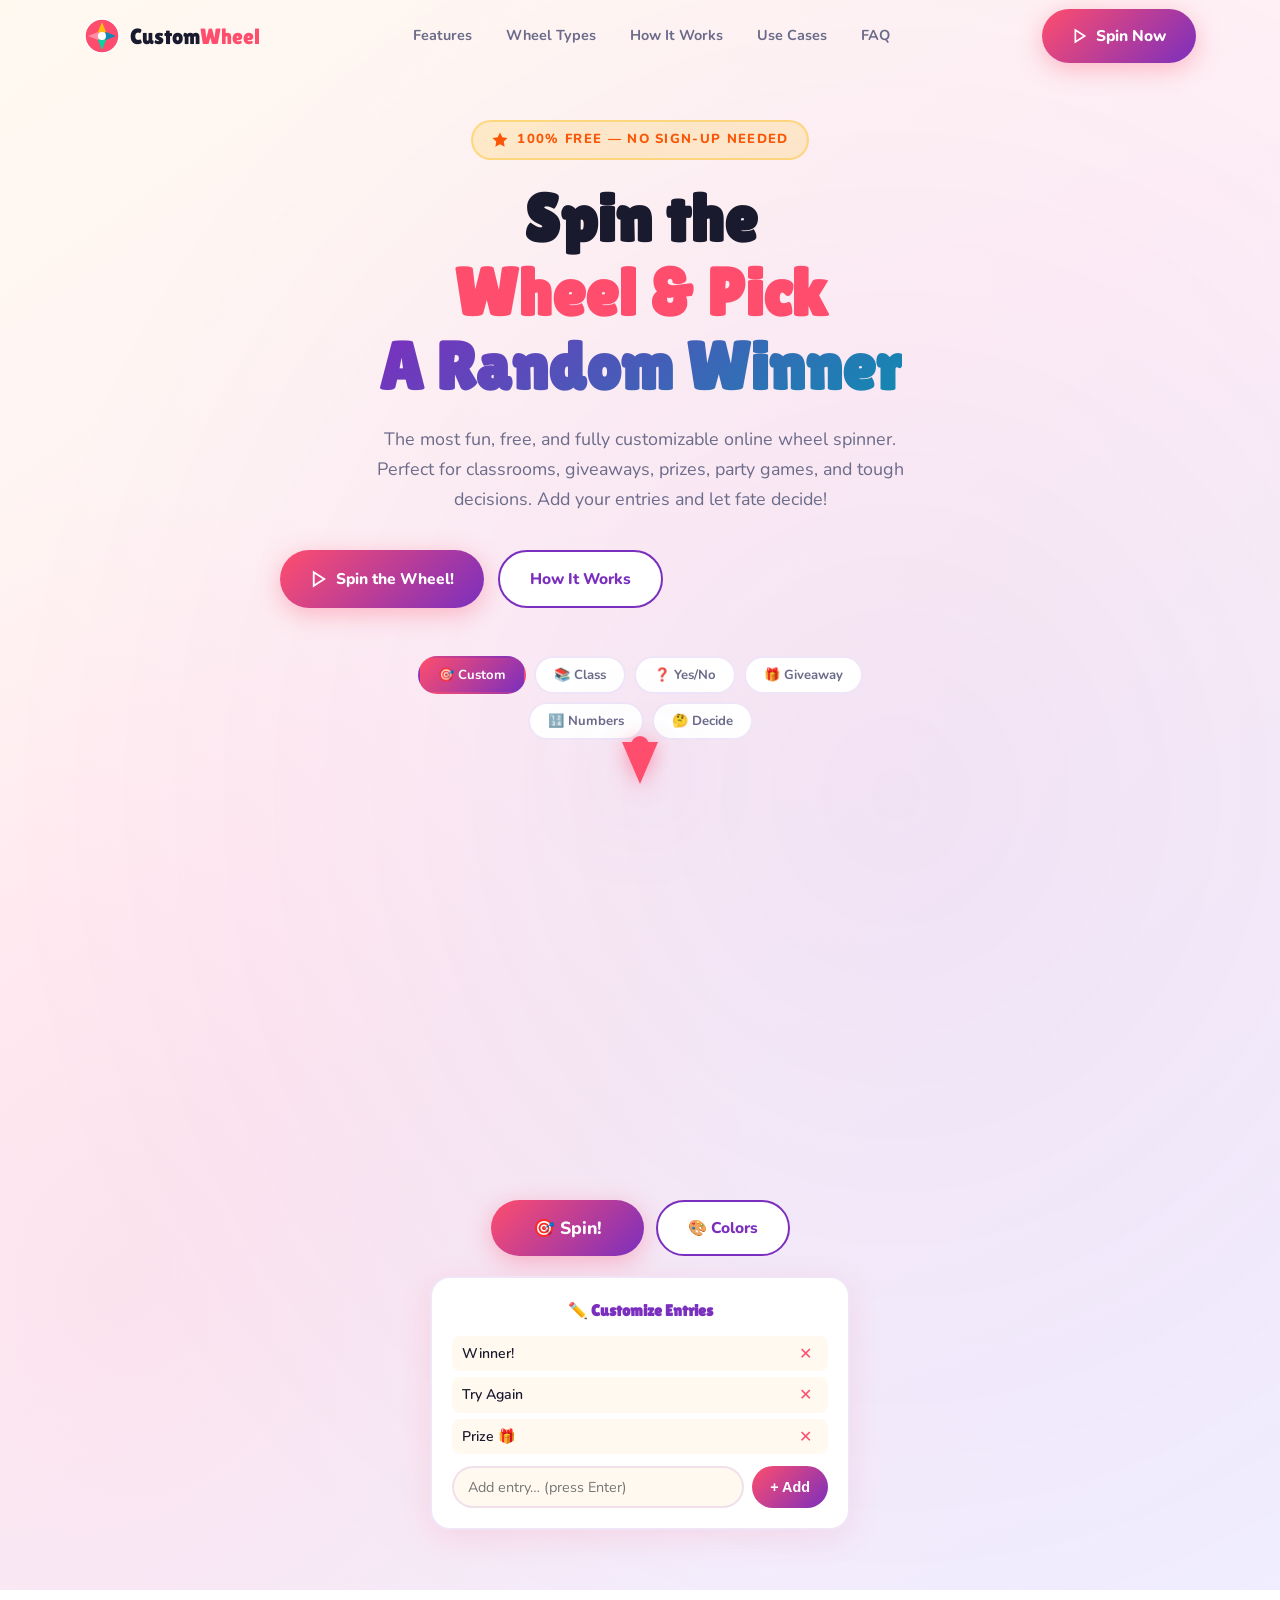
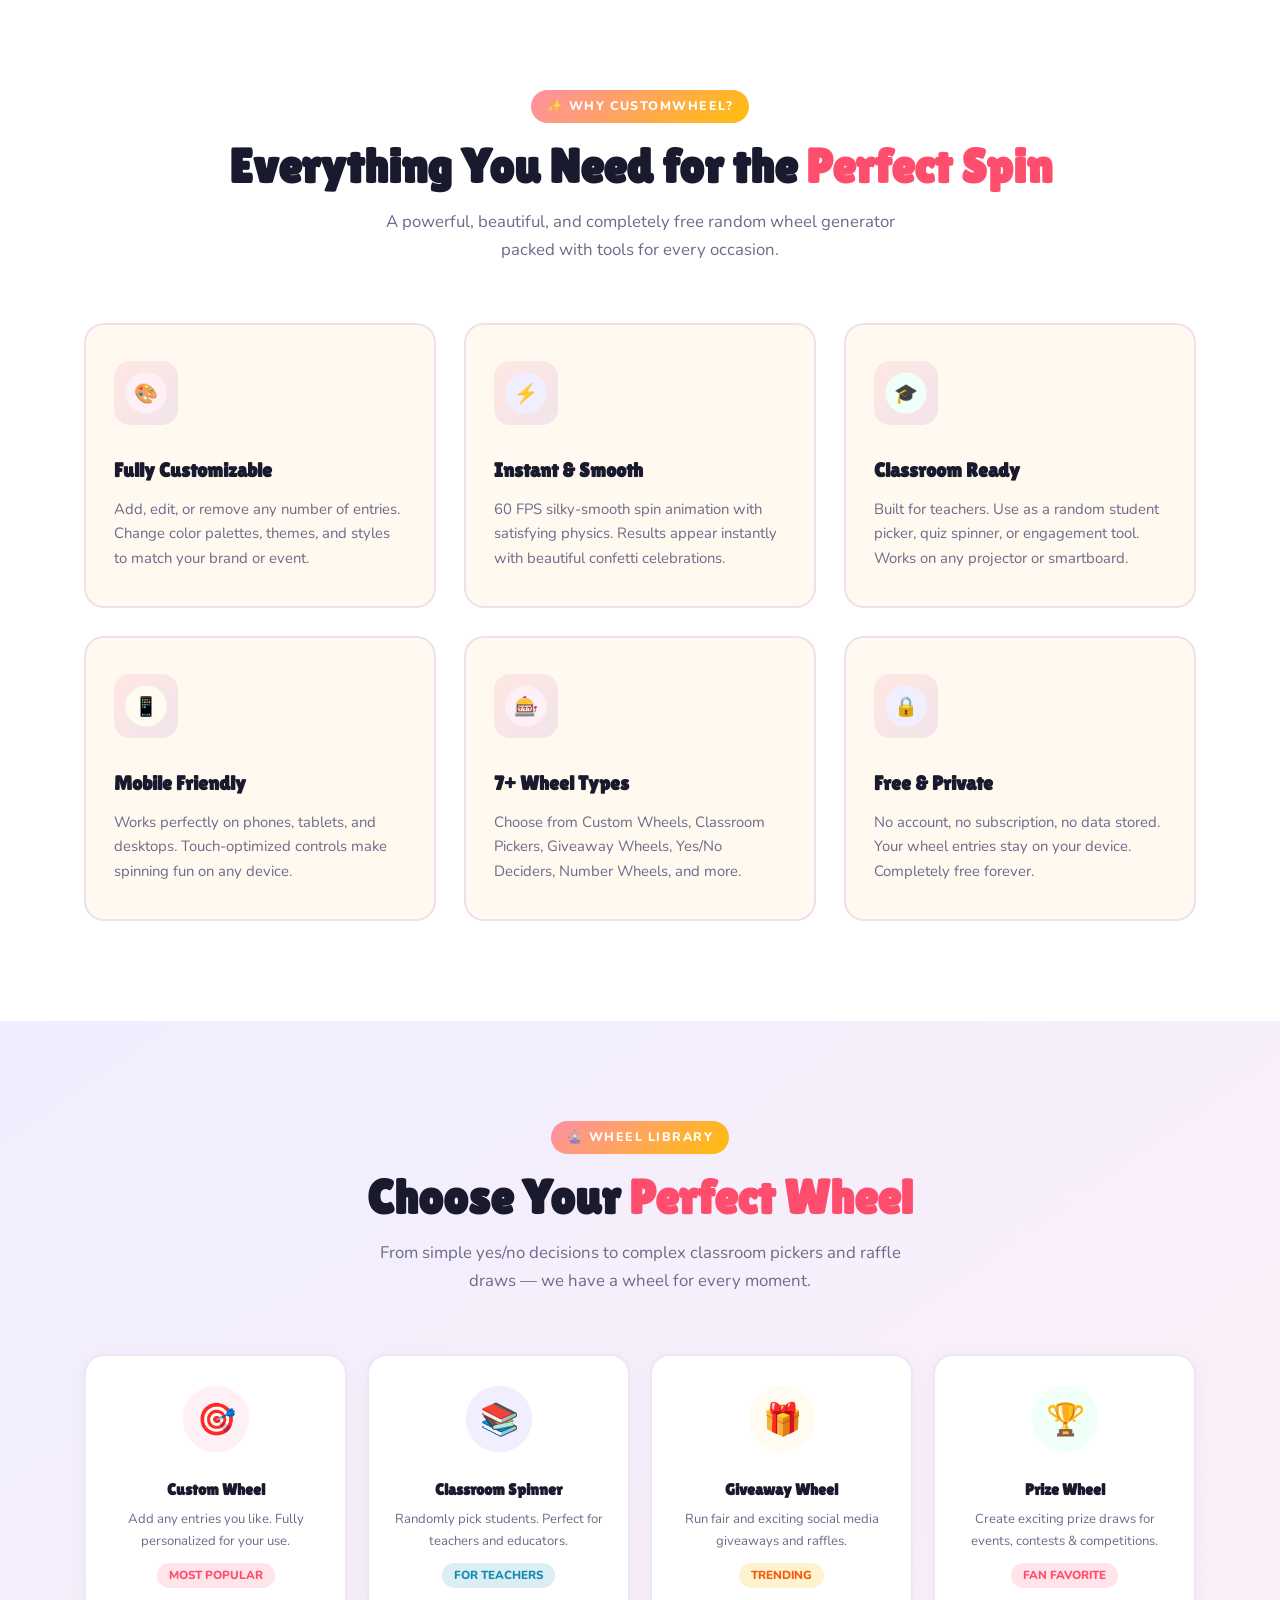
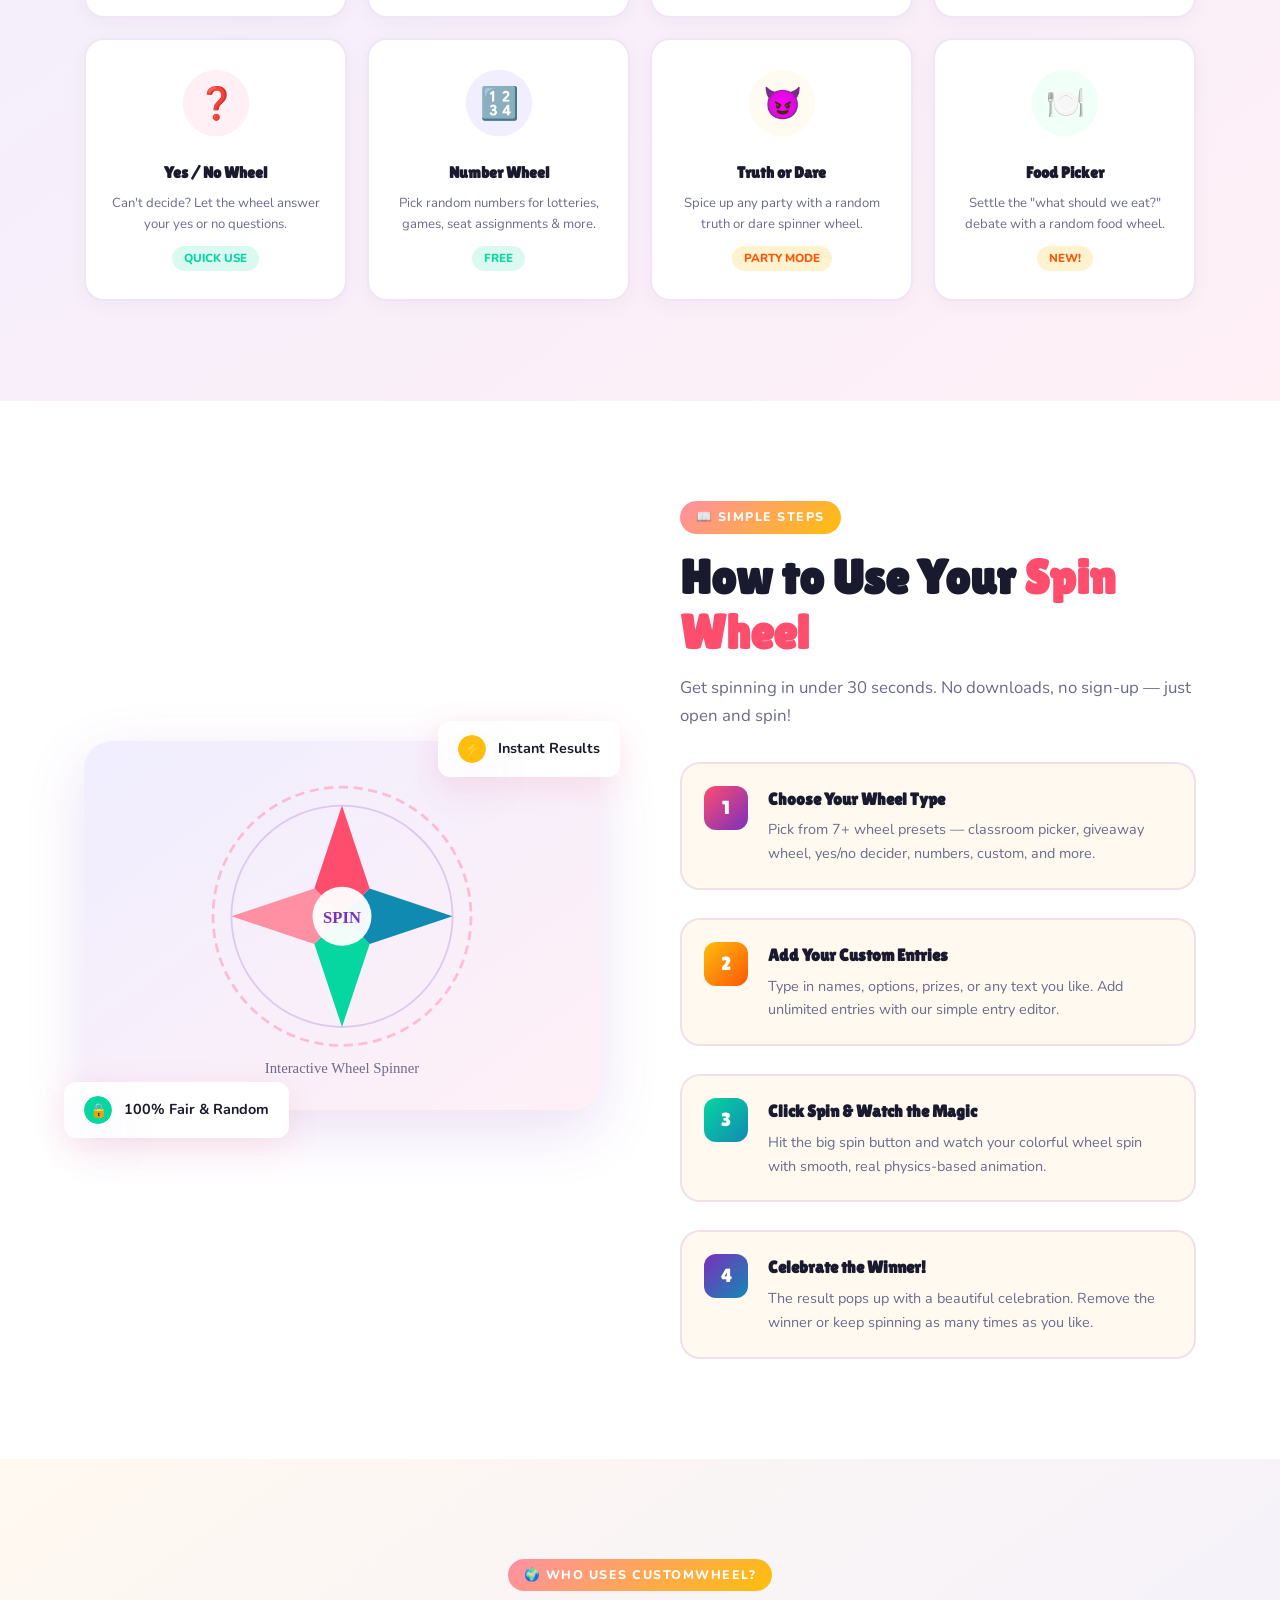
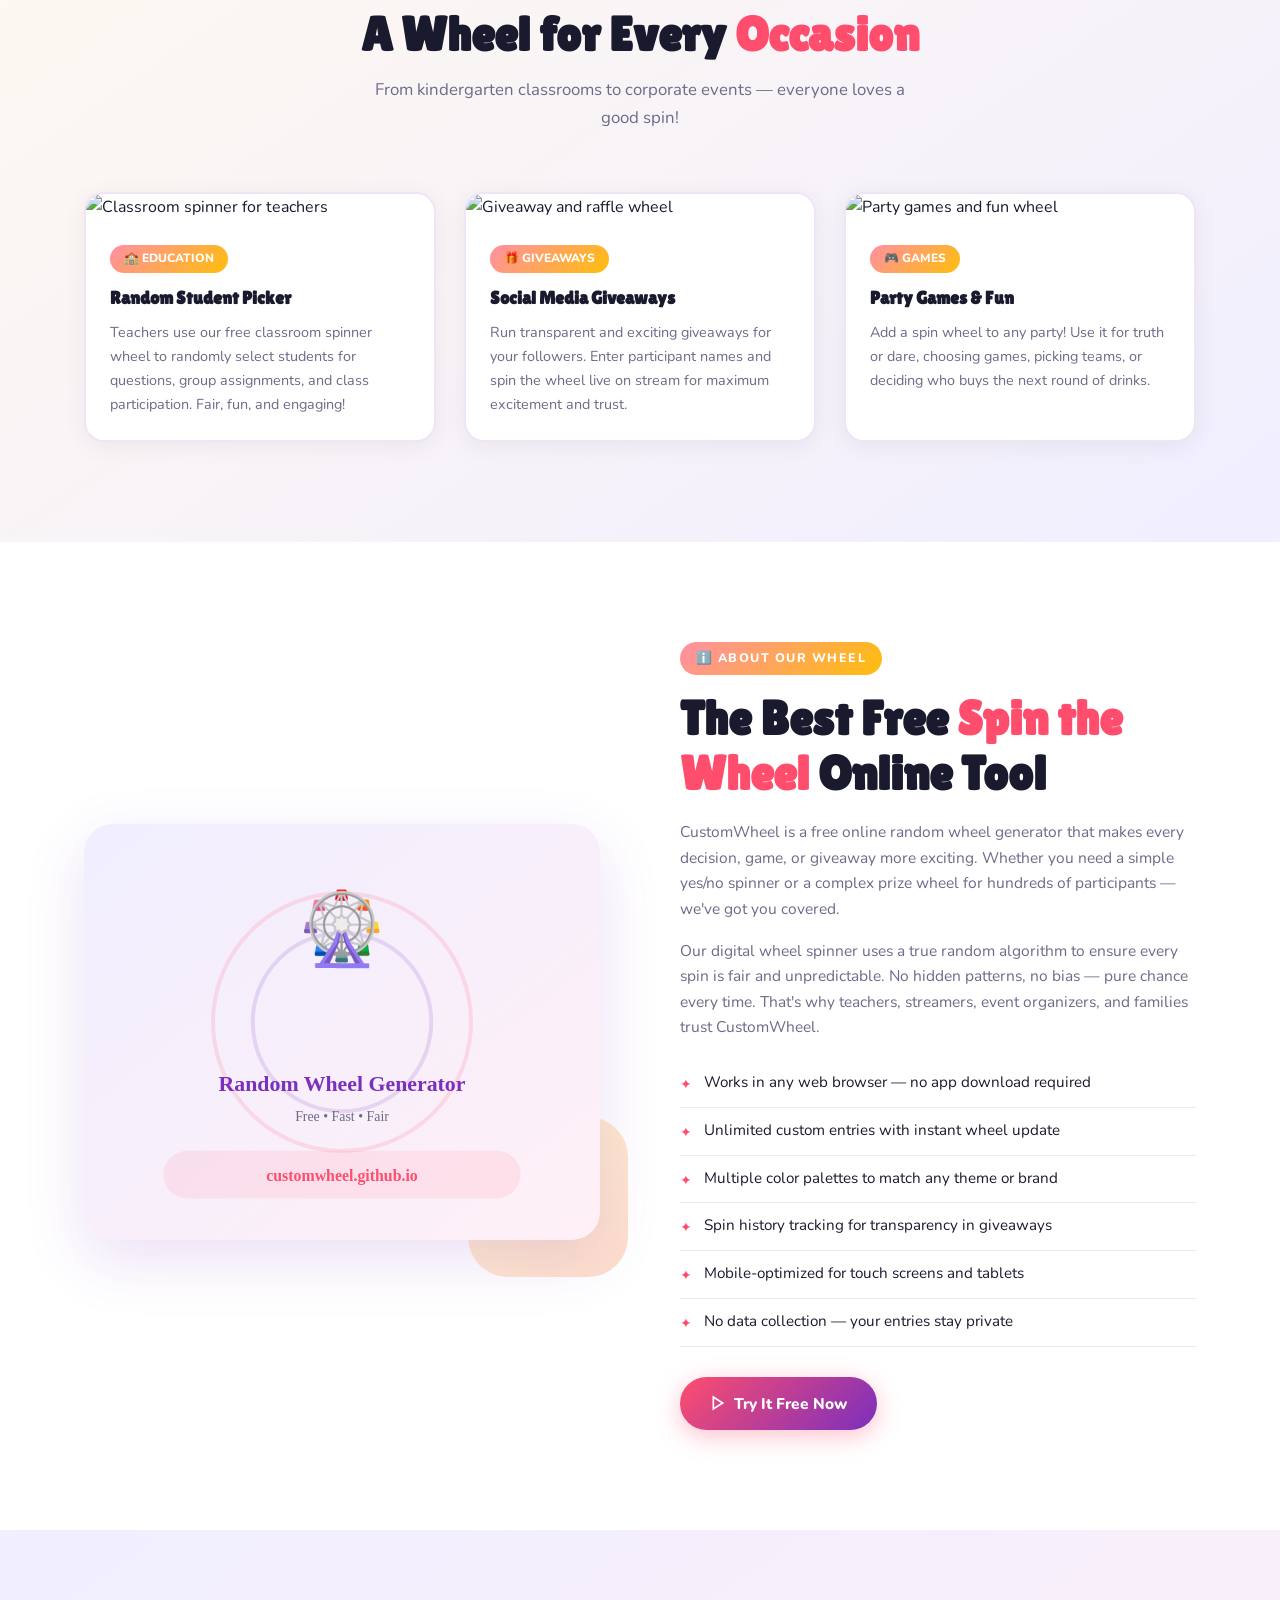
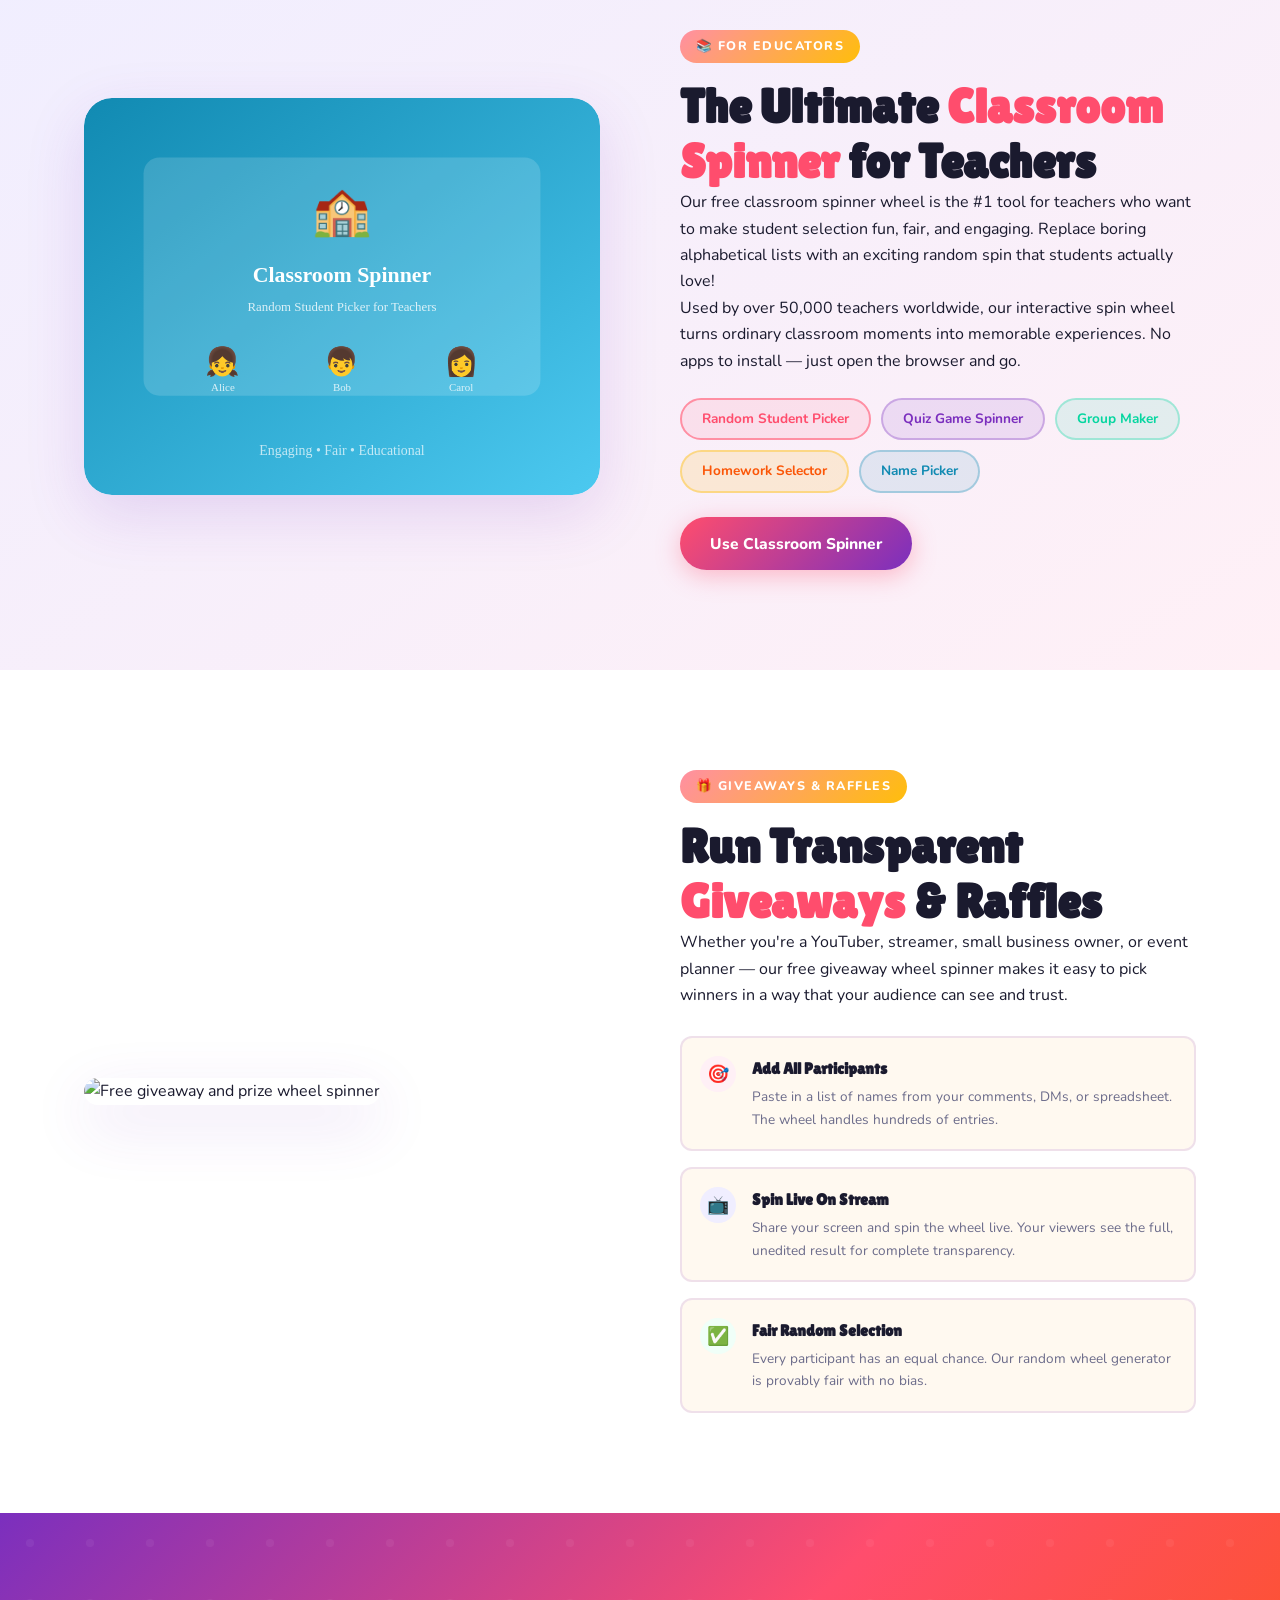
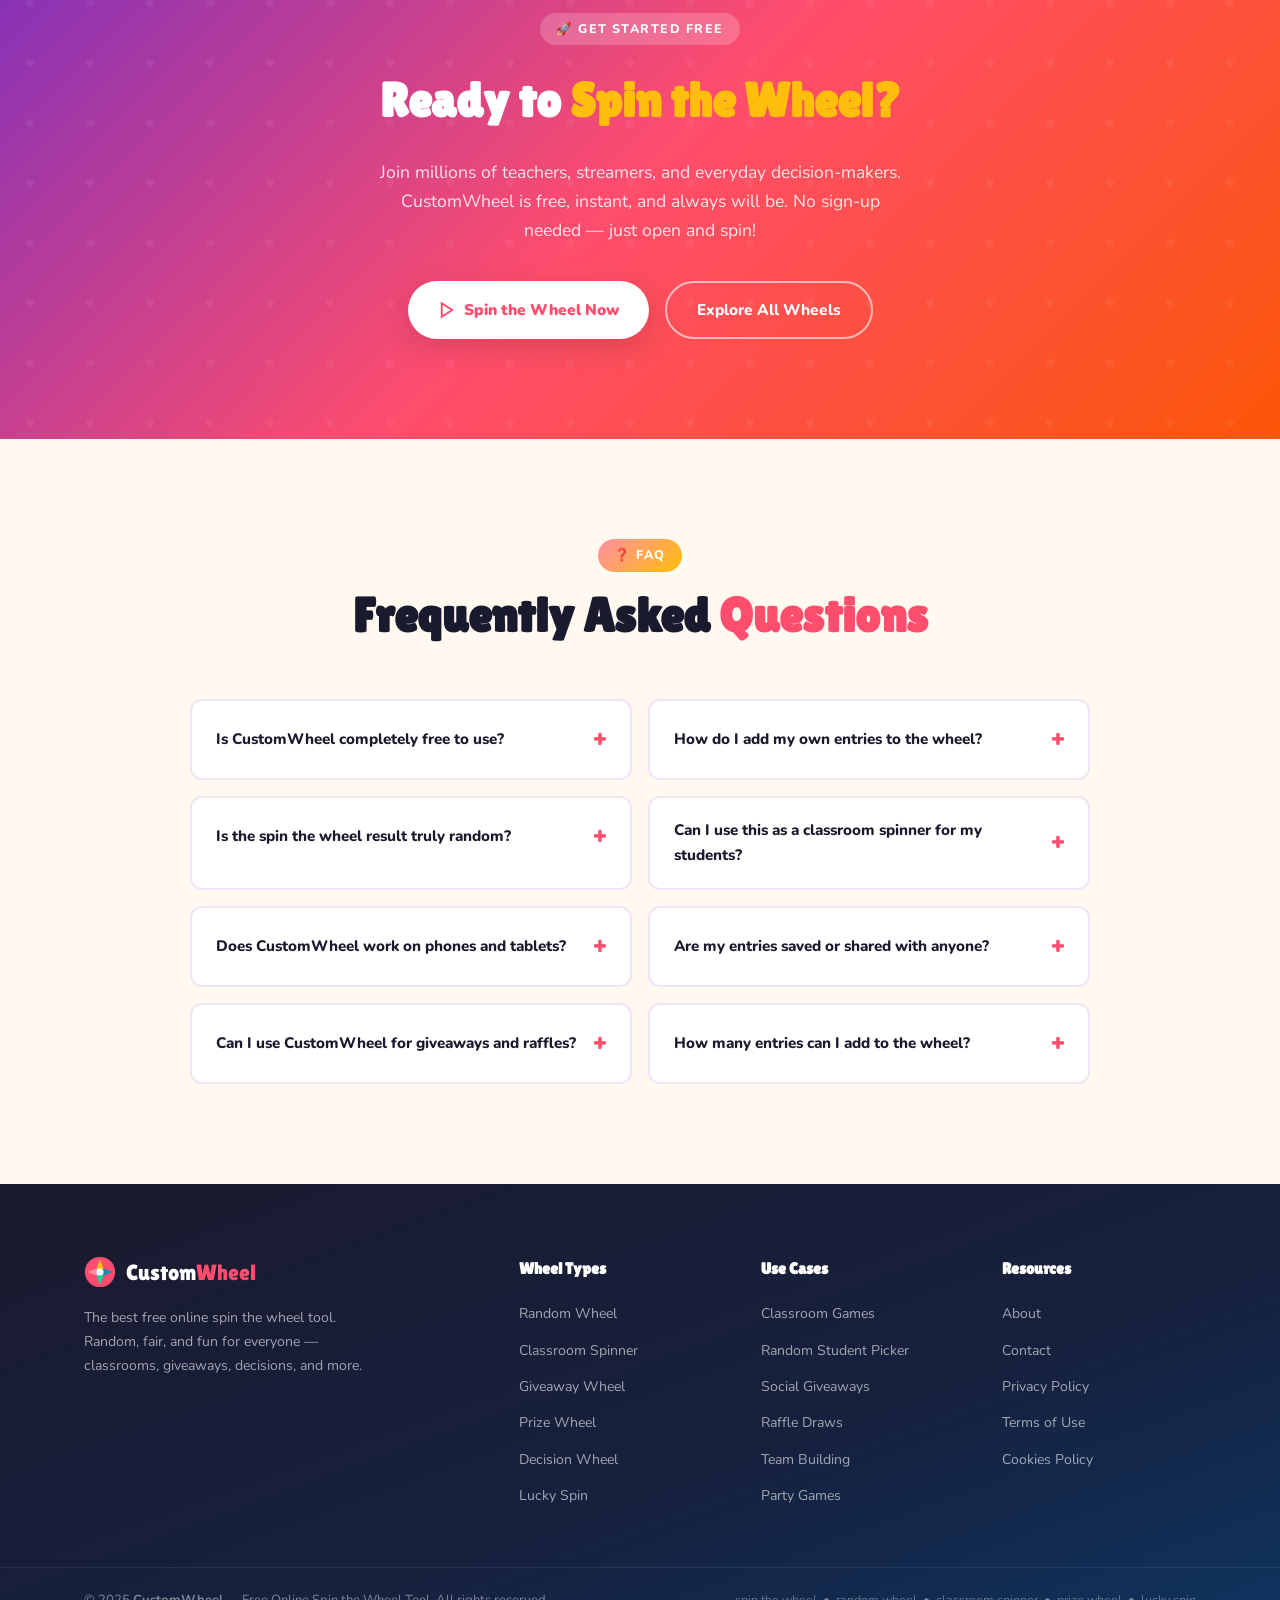
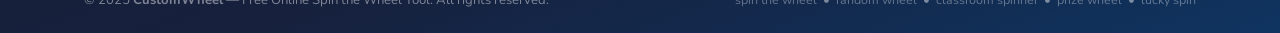
==== index.html @ 2d54e776 "Update index.html" ====
<!DOCTYPE html>
<html lang="en">
<head>
  <meta charset="UTF-8" />
  <meta name="viewport" content="width=device-width, initial-scale=1.0" />

  <!-- ===== SEO META TAGS ===== -->
  <title>Spin the Wheel — Free Online Random Wheel Spinner | CustomWheel</title>
  <meta name="description" content="Spin the Wheel for free! CustomWheel is the best free online random wheel spinner for classrooms, giveaways, prizes, and decisions. Customize your wheel, add entries, and spin away!" />
  <meta name="keywords" content="spin the wheel, random wheel, wheel spinner, classroom spinner, random student picker, free spin wheel, giveaway wheel, prize wheel, lucky spin, raffle wheel, digital wheel spinner, spin wheel game" />
  <meta name="author" content="CustomWheel" />
  <meta name="robots" content="index, follow" />
  <link rel="canonical" href="https://customwheel.github.io/" />

  <!-- ===== OPEN GRAPH ===== -->
  <meta property="og:type" content="website" />
  <meta property="og:url" content="https://customwheel.github.io/" />
  <meta property="og:title" content="Spin the Wheel — Free Online Random Wheel Spinner | CustomWheel" />
  <meta property="og:description" content="The best free online spin the wheel tool. Perfect for classroom pickers, giveaways, prize wheels, and decision making. Fully customizable and fun!" />
  <meta property="og:image" content="https://customwheel.github.io/images/og-image.png" />
  <meta name="twitter:card" content="summary_large_image" />
  <meta name="twitter:title" content="Spin the Wheel — Free Online Random Wheel Spinner" />
  <meta name="twitter:description" content="Free customizable spin the wheel tool for classrooms, giveaways, and fun decisions." />

  <!-- ===== SCHEMA MARKUP ===== -->
  <script type="application/ld+json">
  {
    "@context": "https://schema.org",
    "@type": "WebApplication",
    "name": "CustomWheel — Spin the Wheel",
    "url": "https://customwheel.github.io/",
    "description": "Free online spin the wheel tool for classrooms, giveaways, random picks, and prize draws.",
    "applicationCategory": "UtilitiesApplication",
    "operatingSystem": "Any",
    "offers": {
      "@type": "Offer",
      "price": "0",
      "priceCurrency": "USD"
    },
    "featureList": [
      "Custom wheel entries",
      "Multiple wheel types",
      "Classroom random student picker",
      "Giveaway and prize wheels",
      "Interactive spin animation",
      "Mobile compatible"
    ],
    "author": {
      "@type": "Organization",
      "name": "CustomWheel",
      "url": "https://customwheel.github.io"
    },
    "screenshot": "https://customwheel.github.io/images/screenshot.png"
  }
  </script>
  <script type="application/ld+json">
  {
    "@context": "https://schema.org",
    "@type": "FAQPage",
    "mainEntity": [
      {
        "@type": "Question",
        "name": "Is CustomWheel free to use?",
        "acceptedAnswer": { "@type": "Answer", "text": "Yes! CustomWheel is 100% free with no sign-up required. Just visit the site, customize your wheel, and spin." }
      },
      {
        "@type": "Question",
        "name": "Can I use this as a classroom spinner?",
        "acceptedAnswer": { "@type": "Answer", "text": "Absolutely. CustomWheel is perfect for teachers as a random student picker, classroom spinner, and interactive lesson tool." }
      },
      {
        "@type": "Question",
        "name": "Can I add my own entries to the wheel?",
        "acceptedAnswer": { "@type": "Answer", "text": "Yes! You can add, remove, and customize all wheel entries. Choose from presets or build your own custom wheel." }
      },
      {
        "@type": "Question",
        "name": "Is the wheel spin truly random?",
        "acceptedAnswer": { "@type": "Answer", "text": "Yes. CustomWheel uses a cryptographically-inspired random algorithm to ensure every spin is truly fair and unpredictable." }
      }
    ]
  }
  </script>

  <!-- ===== FONTS & STYLES ===== -->
  <link rel="preconnect" href="https://fonts.googleapis.com" />
  <link rel="preconnect" href="https://fonts.gstatic.com" crossorigin />
  <link href="https://fonts.googleapis.com/css2?family=Lilita+One&family=Nunito:wght@400;500;600;700;800;900&family=Pacifico&display=swap" rel="stylesheet" />
  <link rel="stylesheet" href="css/styles.css" />

  <!-- Favicon inline SVG -->
  <link rel="icon" href="data:image/svg+xml,<svg xmlns='http://www.w3.org/2000/svg' viewBox='0 0 36 36'><circle cx='18' cy='18' r='18' fill='%23FF4D6D'/><text x='18' y='24' font-size='20' text-anchor='middle'>🎡</text></svg>" />
</head>
<body>

<!-- ===== HEADER (Component) ===== -->
<script src="js/header.js" defer></script>

<!-- ===== CONFETTI CONTAINER ===== -->
<div id="confettiContainer" aria-hidden="true"></div>

<!-- ===== RESULT MODAL ===== -->
<div id="resultOverlay" class="result-overlay" role="dialog" aria-modal="true" aria-label="Spin result">
  <div class="result-card">
    <div class="result-emoji">🎉</div>
    <div class="result-label">We have a winner!</div>
    <div class="result-winner" id="resultWinner">—</div>
    <div class="result-actions">
      <button class="btn btn-secondary" id="resultCloseBtn">Close</button>
      <button class="btn btn-primary" id="resultSpinAgainBtn">
        🔄 Spin Again
      </button>
    </div>
  </div>
</div>

<!-- ============================================================
     HERO SECTION — Full App
     ============================================================ -->
<section id="hero" aria-label="Spin the Wheel Application">
  <div class="container hero-inner">
    <!-- CENTERED CONTENT (Text above wheel) -->
    <div class="hero-content">
      <div class="hero-badge">
        <img src="data:image/svg+xml,%3Csvg xmlns='http://www.w3.org/2000/svg' viewBox='0 0 24 24' fill='%23FB5607'%3E%3Cpath d='M12 2l3.09 6.26L22 9.27l-5 4.87 1.18 6.88L12 17.77l-6.18 3.25L7 14.14 2 9.27l6.91-1.01L12 2z'/%3E%3C/svg%3E" alt="star" />
        100% Free — No Sign-up Needed
      </div>

      <h1 class="hero-title">
        <span class="line1">Spin the</span><br>
        <span class="line2">Wheel &amp; Pick</span><br>
        <span class="line3">A Random Winner</span>
      </h1>
      <p class="hero-desc">The most fun, free, and fully customizable online wheel spinner. Perfect for classrooms, giveaways, prizes, party games, and tough decisions. Add your entries and let fate decide!</p>

      <div class="hero-btns">
        <a href="#hero" class="btn btn-primary" onclick="WheelEngine.spin();return false;">
          <svg width="18" height="18" viewBox="0 0 24 24" fill="none" stroke="currentColor" stroke-width="2.5"><polygon points="5 3 19 12 5 21 5 3"/></svg>
          Spin the Wheel!
        </a>
        <a href="#how-it-works" class="btn btn-secondary">How It Works</a>
      </div>      
    </div>

    <!-- WHEEL APPLICATION (Below centered text) -->
    <div class="hero-wheel-area">
      <!-- Preset Tabs -->
      <div class="wheel-type-tabs">
        <button class="wtab active" data-preset="custom">🎯 Custom</button>
        <button class="wtab" data-preset="classroom">📚 Class</button>
        <button class="wtab" data-preset="yesno">❓ Yes/No</button>
        <button class="wtab" data-preset="giveaway">🎁 Giveaway</button>
        <button class="wtab" data-preset="numbers">🔢 Numbers</button>
        <button class="wtab" data-preset="decisions">🤔 Decide</button>
      </div>

      <!-- The Wheel -->
      <div class="wheel-wrap">
        <div class="wheel-pointer" aria-hidden="true"></div>
        <canvas id="mainWheel" width="420" height="420" role="img" aria-label="Spin the wheel canvas — click to spin"></canvas>
      </div>

      <!-- Spin Buttons -->
      <div class="wheel-controls">
        <button class="btn btn-primary" id="spinBtn">🎯 Spin!</button>
        <button class="btn btn-secondary" id="paletteBtn" title="Change color palette">🎨 Colors</button>
      </div>

      <!-- Entry Editor -->
      <div class="wheel-editor">
        <h4>✏️ Customize Entries</h4>
        <ul class="entry-list" id="entryList"></ul>
        <div class="add-entry-row">
          <input type="text" id="addEntryInput" placeholder="Add entry… (press Enter)" maxlength="40" />
          <button id="addEntryBtn">+ Add</button>
        </div>
      </div>

      <!-- Spin History -->
      <div class="wheel-editor" id="historyBox" style="display:none">
        <h4>🕓 Spin History</h4>
        <div id="spinHistory"></div>
      </div>
    </div>
  </div>
</section>
  
<!-- ============================================================
     FEATURES SECTION
     ============================================================ -->
<section id="features" aria-label="Features">
  <div class="container">
    <div class="features-header reveal">
      <div class="section-tag">✨ Why CustomWheel?</div>
      <h2 class="section-title">Everything You Need for the <span>Perfect Spin</span></h2>
      <p class="section-sub" style="margin:14px auto 0;">A powerful, beautiful, and completely free random wheel generator packed with tools for every occasion.</p>
    </div>

    <div class="features-grid">
      <!-- Feature 1 -->
      <div class="feature-card reveal" data-delay="0">
        <img class="feature-img" src="data:image/svg+xml,<svg xmlns='http://www.w3.org/2000/svg' viewBox='0 0 64 64'><circle cx='32' cy='32' r='30' fill='%23FFF0F6'/><text x='32' y='42' font-size='28' text-anchor='middle'>🎨</text></svg>" alt="Custom wheel" />
        <h3>Fully Customizable</h3>
        <p>Add, edit, or remove any number of entries. Change color palettes, themes, and styles to match your brand or event.</p>
      </div>
      <!-- Feature 2 -->
      <div class="feature-card reveal" data-delay="80">
        <img class="feature-img" src="data:image/svg+xml,<svg xmlns='http://www.w3.org/2000/svg' viewBox='0 0 64 64'><circle cx='32' cy='32' r='30' fill='%23F0EEFF'/><text x='32' y='42' font-size='28' text-anchor='middle'>⚡</text></svg>" alt="Fast spinner" />
        <h3>Instant &amp; Smooth</h3>
        <p>60 FPS silky-smooth spin animation with satisfying physics. Results appear instantly with beautiful confetti celebrations.</p>
      </div>
      <!-- Feature 3 -->
      <div class="feature-card reveal" data-delay="160">
        <img class="feature-img" src="data:image/svg+xml,<svg xmlns='http://www.w3.org/2000/svg' viewBox='0 0 64 64'><circle cx='32' cy='32' r='30' fill='%23F0FFF8'/><text x='32' y='42' font-size='28' text-anchor='middle'>🎓</text></svg>" alt="Classroom spinner" />
        <h3>Classroom Ready</h3>
        <p>Built for teachers. Use as a random student picker, quiz spinner, or engagement tool. Works on any projector or smartboard.</p>
      </div>
      <!-- Feature 4 -->
      <div class="feature-card reveal" data-delay="240">
        <img class="feature-img" src="data:image/svg+xml,<svg xmlns='http://www.w3.org/2000/svg' viewBox='0 0 64 64'><circle cx='32' cy='32' r='30' fill='%23FFFBF0'/><text x='32' y='42' font-size='28' text-anchor='middle'>📱</text></svg>" alt="Mobile compatible" />
        <h3>Mobile Friendly</h3>
        <p>Works perfectly on phones, tablets, and desktops. Touch-optimized controls make spinning fun on any device.</p>
      </div>
      <!-- Feature 5 -->
      <div class="feature-card reveal" data-delay="320">
        <img class="feature-img" src="data:image/svg+xml,<svg xmlns='http://www.w3.org/2000/svg' viewBox='0 0 64 64'><circle cx='32' cy='32' r='30' fill='%23FFF0F6'/><text x='32' y='42' font-size='28' text-anchor='middle'>🎰</text></svg>" alt="Multiple wheel types" />
        <h3>7+ Wheel Types</h3>
        <p>Choose from Custom Wheels, Classroom Pickers, Giveaway Wheels, Yes/No Deciders, Number Wheels, and more.</p>
      </div>
      <!-- Feature 6 -->
      <div class="feature-card reveal" data-delay="400">
        <img class="feature-img" src="data:image/svg+xml,<svg xmlns='http://www.w3.org/2000/svg' viewBox='0 0 64 64'><circle cx='32' cy='32' r='30' fill='%23F0EEFF'/><text x='32' y='42' font-size='28' text-anchor='middle'>🔒</text></svg>" alt="Free and private" />
        <h3>Free &amp; Private</h3>
        <p>No account, no subscription, no data stored. Your wheel entries stay on your device. Completely free forever.</p>
      </div>
    </div>
  </div>
</section>

<!-- ============================================================
     WHEEL TYPES SECTION
     ============================================================ -->
<section id="wheel-types" aria-label="Wheel Types">
  <div class="container">
    <div class="wheel-types-header reveal">
      <div class="section-tag">🎡 Wheel Library</div>
      <h2 class="section-title">Choose Your <span>Perfect Wheel</span></h2>
      <p class="section-sub" style="margin:14px auto 0;">From simple yes/no decisions to complex classroom pickers and raffle draws — we have a wheel for every moment.</p>
    </div>

    <div class="wheel-types-grid">
      <div class="wtype-card reveal" data-delay="0">
        <img src="data:image/svg+xml,<svg xmlns='http://www.w3.org/2000/svg' viewBox='0 0 80 80'><circle cx='40' cy='40' r='38' fill='%23FFF0F6'/><text x='40' y='52' font-size='36' text-anchor='middle'>🎯</text></svg>" alt="Custom Wheel" />
        <h4>Custom Wheel</h4>
        <p>Add any entries you like. Fully personalized for your use.</p>
        <span class="wtype-badge badge-popular">Most Popular</span>
      </div>
      <div class="wtype-card reveal" data-delay="60">
        <img src="data:image/svg+xml,<svg xmlns='http://www.w3.org/2000/svg' viewBox='0 0 80 80'><circle cx='40' cy='40' r='38' fill='%23F0EEFF'/><text x='40' y='52' font-size='36' text-anchor='middle'>📚</text></svg>" alt="Classroom Spinner" />
        <h4>Classroom Spinner</h4>
        <p>Randomly pick students. Perfect for teachers and educators.</p>
        <span class="wtype-badge badge-edu">For Teachers</span>
      </div>
      <div class="wtype-card reveal" data-delay="120">
        <img src="data:image/svg+xml,<svg xmlns='http://www.w3.org/2000/svg' viewBox='0 0 80 80'><circle cx='40' cy='40' r='38' fill='%23FFFBF0'/><text x='40' y='52' font-size='36' text-anchor='middle'>🎁</text></svg>" alt="Giveaway Wheel" />
        <h4>Giveaway Wheel</h4>
        <p>Run fair and exciting social media giveaways and raffles.</p>
        <span class="wtype-badge badge-new">Trending</span>
      </div>
      <div class="wtype-card reveal" data-delay="180">
        <img src="data:image/svg+xml,<svg xmlns='http://www.w3.org/2000/svg' viewBox='0 0 80 80'><circle cx='40' cy='40' r='38' fill='%23F0FFF8'/><text x='40' y='52' font-size='36' text-anchor='middle'>🏆</text></svg>" alt="Prize Wheel" />
        <h4>Prize Wheel</h4>
        <p>Create exciting prize draws for events, contests &amp; competitions.</p>
        <span class="wtype-badge badge-popular">Fan Favorite</span>
      </div>
      <div class="wtype-card reveal" data-delay="240">
        <img src="data:image/svg+xml,<svg xmlns='http://www.w3.org/2000/svg' viewBox='0 0 80 80'><circle cx='40' cy='40' r='38' fill='%23FFF0F6'/><text x='40' y='52' font-size='36' text-anchor='middle'>❓</text></svg>" alt="Yes No Wheel" />
        <h4>Yes / No Wheel</h4>
        <p>Can't decide? Let the wheel answer your yes or no questions.</p>
        <span class="wtype-badge badge-free">Quick Use</span>
      </div>
      <div class="wtype-card reveal" data-delay="300">
        <img src="data:image/svg+xml,<svg xmlns='http://www.w3.org/2000/svg' viewBox='0 0 80 80'><circle cx='40' cy='40' r='38' fill='%23F0EEFF'/><text x='40' y='52' font-size='36' text-anchor='middle'>🔢</text></svg>" alt="Number Wheel" />
        <h4>Number Wheel</h4>
        <p>Pick random numbers for lotteries, games, seat assignments &amp; more.</p>
        <span class="wtype-badge badge-free">Free</span>
      </div>
      <div class="wtype-card reveal" data-delay="360">
        <img src="data:image/svg+xml,<svg xmlns='http://www.w3.org/2000/svg' viewBox='0 0 80 80'><circle cx='40' cy='40' r='38' fill='%23FFFBF0'/><text x='40' y='52' font-size='36' text-anchor='middle'>😈</text></svg>" alt="Truth or Dare Wheel" />
        <h4>Truth or Dare</h4>
        <p>Spice up any party with a random truth or dare spinner wheel.</p>
        <span class="wtype-badge badge-new">Party Mode</span>
      </div>
      <div class="wtype-card reveal" data-delay="420">
        <img src="data:image/svg+xml,<svg xmlns='http://www.w3.org/2000/svg' viewBox='0 0 80 80'><circle cx='40' cy='40' r='38' fill='%23F0FFF8'/><text x='40' y='52' font-size='36' text-anchor='middle'>🍽️</text></svg>" alt="Food Picker Wheel" />
        <h4>Food Picker</h4>
        <p>Settle the "what should we eat?" debate with a random food wheel.</p>
        <span class="wtype-badge badge-new">New!</span>
      </div>
    </div>
  </div>
</section>

<!-- ============================================================
     HOW IT WORKS (with image)
     ============================================================ -->
<section id="how-it-works" aria-label="How It Works">
  <div class="container">
    <div class="hiw-inner">
      <!-- Image Side -->
      <div class="hiw-img-area reveal">
        <img
          src="data:image/svg+xml,<svg xmlns='http://www.w3.org/2000/svg' viewBox='0 0 560 400'><defs><linearGradient id='bg' x1='0' y1='0' x2='1' y2='1'><stop offset='0' stop-color='%23F0EEFF'/><stop offset='1' stop-color='%23FFF0F6'/></linearGradient></defs><rect width='560' height='400' rx='28' fill='url(%23bg)'/><circle cx='280' cy='190' r='140' fill='none' stroke='%23FF4D6D' stroke-width='3' stroke-dasharray='10 6' opacity='0.3'/><circle cx='280' cy='190' r='120' fill='none' stroke='%237B2FBE' stroke-width='2' opacity='0.2'/><path d='M280 70 L310 160 L280 190 L250 160 Z' fill='%23FF4D6D'/><path d='M280 310 L250 220 L280 190 L310 220 Z' fill='%2306D6A0'/><path d='M160 190 L250 160 L280 190 L250 220 Z' fill='%23FF8FA3'/><path d='M400 190 L310 220 L280 190 L310 160 Z' fill='%23118AB2'/><circle cx='280' cy='190' r='32' fill='white' opacity='0.95'/><text x='280' y='197' font-size='18' text-anchor='middle' fill='%237B2FBE' font-weight='bold'>SPIN</text><text x='280' y='360' font-size='16' text-anchor='middle' fill='%236B6B8A'>Interactive Wheel Spinner</text></svg>"
          alt="How the spin wheel works — interactive diagram"
          width="560" height="400"
          style="width:100%;height:auto;"
        />
        <div class="hiw-floater f1">
          <img src="data:image/svg+xml,<svg xmlns='http://www.w3.org/2000/svg' viewBox='0 0 28 28'><circle cx='14' cy='14' r='14' fill='%23FFBE0B'/><text x='14' y='19' font-size='14' text-anchor='middle'>⚡</text></svg>" alt="" />
          Instant Results
        </div>
        <div class="hiw-floater f2">
          <img src="data:image/svg+xml,<svg xmlns='http://www.w3.org/2000/svg' viewBox='0 0 28 28'><circle cx='14' cy='14' r='14' fill='%2306D6A0'/><text x='14' y='19' font-size='14' text-anchor='middle'>🔒</text></svg>" alt="" />
          100% Fair &amp; Random
        </div>
      </div>

      <!-- Steps Side -->
      <div>
        <div class="reveal" data-delay="0">
          <div class="section-tag">📖 Simple Steps</div>
          <h2 class="section-title">How to Use Your <span>Spin Wheel</span></h2>
          <p class="section-sub">Get spinning in under 30 seconds. No downloads, no sign-up — just open and spin!</p>
        </div>

        <div class="hiw-steps" style="margin-top:32px;">
          <div class="hiw-step reveal" data-delay="80">
            <div class="step-num s1">1</div>
            <div>
              <h4>Choose Your Wheel Type</h4>
              <p>Pick from 7+ wheel presets — classroom picker, giveaway wheel, yes/no decider, numbers, custom, and more.</p>
            </div>
          </div>
          <div class="hiw-step reveal" data-delay="160">
            <div class="step-num s2">2</div>
            <div>
              <h4>Add Your Custom Entries</h4>
              <p>Type in names, options, prizes, or any text you like. Add unlimited entries with our simple entry editor.</p>
            </div>
          </div>
          <div class="hiw-step reveal" data-delay="240">
            <div class="step-num s3">3</div>
            <div>
              <h4>Click Spin &amp; Watch the Magic</h4>
              <p>Hit the big spin button and watch your colorful wheel spin with smooth, real physics-based animation.</p>
            </div>
          </div>
          <div class="hiw-step reveal" data-delay="320">
            <div class="step-num s4">4</div>
            <div>
              <h4>Celebrate the Winner!</h4>
              <p>The result pops up with a beautiful celebration. Remove the winner or keep spinning as many times as you like.</p>
            </div>
          </div>
        </div>
      </div>
    </div>
  </div>
</section>

<!-- ============================================================
     USE CASES (with images)
     ============================================================ -->
<section id="use-cases" aria-label="Use Cases">
  <div class="container">
    <div class="use-cases-header reveal">
      <div class="section-tag">🌍 Who Uses CustomWheel?</div>
      <h2 class="section-title">A Wheel for Every <span>Occasion</span></h2>
      <p class="section-sub" style="margin:14px auto 0;">From kindergarten classrooms to corporate events — everyone loves a good spin!</p>
    </div>

    <div class="use-cases-grid">
      <!-- Card 1 -->
      <div class="usecase-card reveal" data-delay="0">
        <img
          class="usecase-img"
          src="data:image/svg+xml,<svg xmlns='http://www.w3.org/2000/svg' viewBox='0 0 480 180'><defs><linearGradient id='uc1' x1='0' y1='0' x2='1' y2='1'><stop offset='0' stop-color='%23118AB2'/><stop offset='1' stop-color='%237B2FBE'/></linearGradient></defs><rect width='480' height='180' fill='url(%23uc1)'/><text x='240' y='100' font-size='64' text-anchor='middle' opacity='0.9'>🏫</text><text x='240' y='150' font-size='16' text-anchor='middle' fill='rgba(255,255,255,0.8)'>Classroom &amp; Education</text></svg>"
          alt="Classroom spinner for teachers"
        />
        <div class="usecase-body">
          <span class="usecase-tag">🏫 Education</span>
          <h4>Random Student Picker</h4>
          <p>Teachers use our free classroom spinner wheel to randomly select students for questions, group assignments, and class participation. Fair, fun, and engaging!</p>
        </div>
      </div>
      <!-- Card 2 -->
      <div class="usecase-card reveal" data-delay="100">
        <img
          class="usecase-img"
          src="data:image/svg+xml,<svg xmlns='http://www.w3.org/2000/svg' viewBox='0 0 480 180'><defs><linearGradient id='uc2' x1='0' y1='0' x2='1' y2='1'><stop offset='0' stop-color='%23FF4D6D'/><stop offset='1' stop-color='%23FB5607'/></linearGradient></defs><rect width='480' height='180' fill='url(%23uc2)'/><text x='240' y='100' font-size='64' text-anchor='middle' opacity='0.9'>🎁</text><text x='240' y='150' font-size='16' text-anchor='middle' fill='rgba(255,255,255,0.8)'>Giveaways &amp; Raffles</text></svg>"
          alt="Giveaway and raffle wheel"
        />
        <div class="usecase-body">
          <span class="usecase-tag">🎁 Giveaways</span>
          <h4>Social Media Giveaways</h4>
          <p>Run transparent and exciting giveaways for your followers. Enter participant names and spin the wheel live on stream for maximum excitement and trust.</p>
        </div>
      </div>
      <!-- Card 3 -->
      <div class="usecase-card reveal" data-delay="200">
        <img
          class="usecase-img"
          src="data:image/svg+xml,<svg xmlns='http://www.w3.org/2000/svg' viewBox='0 0 480 180'><defs><linearGradient id='uc3' x1='0' y1='0' x2='1' y2='1'><stop offset='0' stop-color='%2306D6A0'/><stop offset='1' stop-color='%23118AB2'/></linearGradient></defs><rect width='480' height='180' fill='url(%23uc3)'/><text x='240' y='100' font-size='64' text-anchor='middle' opacity='0.9'>🎮</text><text x='240' y='150' font-size='16' text-anchor='middle' fill='rgba(255,255,255,0.8)'>Games &amp; Parties</text></svg>"
          alt="Party games and fun wheel"
        />
        <div class="usecase-body">
          <span class="usecase-tag">🎮 Games</span>
          <h4>Party Games &amp; Fun</h4>
          <p>Add a spin wheel to any party! Use it for truth or dare, choosing games, picking teams, or deciding who buys the next round of drinks.</p>
        </div>
      </div>
    </div>
  </div>
</section>

<!-- ============================================================
     ABOUT / SEO CONTENT SECTION (with image)
     ============================================================ -->
<section id="about-spinner" aria-label="About the Spin Wheel">
  <div class="container">
    <div class="about-inner">
      <div class="about-img-wrap reveal">
        <img
          src="data:image/svg+xml,<svg xmlns='http://www.w3.org/2000/svg' viewBox='0 0 520 420'><defs><linearGradient id='abg' x1='0' y1='0' x2='1' y2='1'><stop offset='0' stop-color='%23F0EEFF'/><stop offset='1' stop-color='%23FFF0F6'/></linearGradient></defs><rect width='520' height='420' rx='28' fill='url(%23abg)'/><circle cx='260' cy='200' r='130' fill='none' stroke='%23FF4D6D' stroke-width='4' opacity='0.15'/><circle cx='260' cy='200' r='90' fill='none' stroke='%237B2FBE' stroke-width='4' opacity='0.15'/><text x='260' y='130' font-size='72' text-anchor='middle'>🎡</text><text x='260' y='270' font-size='22' text-anchor='middle' fill='%237B2FBE' font-weight='bold'>Random Wheel Generator</text><text x='260' y='300' font-size='14' text-anchor='middle' fill='%236B6B8A'>Free • Fast • Fair</text><rect x='80' y='330' width='360' height='48' rx='24' fill='%23FF4D6D' opacity='0.1'/><text x='260' y='360' font-size='16' text-anchor='middle' fill='%23FF4D6D' font-weight='bold'>customwheel.github.io</text></svg>"
          alt="Free online random wheel spinner — CustomWheel"
          width="520" height="420"
          style="width:100%;height:auto;"
        />
        <div class="about-shape"></div>
      </div>
      <div class="about-content reveal" data-delay="100">
        <div class="section-tag">ℹ️ About Our Wheel</div>
        <h2 class="section-title">The Best Free <span>Spin the Wheel</span> Online Tool</h2>
        <p>CustomWheel is a free online random wheel generator that makes every decision, game, or giveaway more exciting. Whether you need a simple yes/no spinner or a complex prize wheel for hundreds of participants — we've got you covered.</p>
        <p>Our digital wheel spinner uses a true random algorithm to ensure every spin is fair and unpredictable. No hidden patterns, no bias — pure chance every time. That's why teachers, streamers, event organizers, and families trust CustomWheel.</p>
        <ul class="about-list">
          <li>Works in any web browser — no app download required</li>
          <li>Unlimited custom entries with instant wheel update</li>
          <li>Multiple color palettes to match any theme or brand</li>
          <li>Spin history tracking for transparency in giveaways</li>
          <li>Mobile-optimized for touch screens and tablets</li>
          <li>No data collection — your entries stay private</li>
        </ul>
        <a href="#hero" class="btn btn-primary">
          <svg width="16" height="16" viewBox="0 0 24 24" fill="none" stroke="currentColor" stroke-width="2.5"><polygon points="5 3 19 12 5 21 5 3"/></svg>
          Try It Free Now
        </a>
      </div>
    </div>
  </div>
</section>

<!-- ============================================================
     CLASSROOM / EDUCATIONAL CONTENT (with image)
     ============================================================ -->
<section id="classroom" aria-label="Classroom Spinner for Teachers">
  <div class="container">
    <div class="classroom-inner">
      <div class="classroom-img-area reveal">
        <img
          src="data:image/svg+xml,<svg xmlns='http://www.w3.org/2000/svg' viewBox='0 0 520 400'><defs><linearGradient id='cbg' x1='0' y1='0' x2='1' y2='1'><stop offset='0' stop-color='%23118AB2'/><stop offset='1' stop-color='%234CC9F0'/></linearGradient></defs><rect width='520' height='400' rx='28' fill='url(%23cbg)'/><rect x='60' y='60' width='400' height='240' rx='16' fill='rgba(255,255,255,0.15)'/><text x='260' y='130' font-size='48' text-anchor='middle'>🏫</text><text x='260' y='185' font-size='22' text-anchor='middle' fill='white' font-weight='bold'>Classroom Spinner</text><text x='260' y='215' font-size='13' text-anchor='middle' fill='rgba(255,255,255,0.8)'>Random Student Picker for Teachers</text><text x='140' y='275' font-size='28' text-anchor='middle'>👧</text><text x='260' y='275' font-size='28' text-anchor='middle'>👦</text><text x='380' y='275' font-size='28' text-anchor='middle'>👩</text><text x='140' y='295' font-size='11' text-anchor='middle' fill='rgba(255,255,255,0.8)'>Alice</text><text x='260' y='295' font-size='11' text-anchor='middle' fill='rgba(255,255,255,0.8)'>Bob</text><text x='380' y='295' font-size='11' text-anchor='middle' fill='rgba(255,255,255,0.8)'>Carol</text><text x='260' y='360' font-size='14' text-anchor='middle' fill='rgba(255,255,255,0.7)'>Engaging • Fair • Educational</text></svg>"
          alt="Classroom spinner — random student picker for teachers"
          width="520" height="400"
          style="width:100%;height:auto;"
        />
      </div>
      <div class="classroom-content reveal" data-delay="100">
        <div class="section-tag">📚 For Educators</div>
        <h2 class="section-title">The Ultimate <span>Classroom Spinner</span> for Teachers</h2>
        <p>Our free classroom spinner wheel is the #1 tool for teachers who want to make student selection fun, fair, and engaging. Replace boring alphabetical lists with an exciting random spin that students actually love!</p>
        <p>Used by over 50,000 teachers worldwide, our interactive spin wheel turns ordinary classroom moments into memorable experiences. No apps to install — just open the browser and go.</p>
        <div class="classroom-pills">
          <span class="cpill cpill-1">Random Student Picker</span>
          <span class="cpill cpill-2">Quiz Game Spinner</span>
          <span class="cpill cpill-3">Group Maker</span>
          <span class="cpill cpill-4">Homework Selector</span>
          <span class="cpill cpill-5">Name Picker</span>
        </div>
        <a href="#hero" class="btn btn-primary">Use Classroom Spinner</a>
      </div>
    </div>
  </div>
</section>

<!-- ============================================================
     GIVEAWAY SECTION (with image)
     ============================================================ -->
<section id="giveaway" aria-label="Giveaway and Prize Wheel">
  <div class="container">
    <div class="giveaway-inner">
      <div class="giveaway-img reveal">
        <img
          src="data:image/svg+xml,<svg xmlns='http://www.w3.org/2000/svg' viewBox='0 0 520 420'><defs><linearGradient id='gbg' x1='0' y1='0' x2='1' y2='1'><stop offset='0' stop-color='%23FF4D6D'/><stop offset='1' stop-color='%23FFBE0B'/></linearGradient></defs><rect width='520' height='420' rx='28' fill='url(%23gbg)'/><circle cx='260' cy='190' r='120' fill='rgba(255,255,255,0.15)'/><text x='260' y='150' font-size='60' text-anchor='middle'>🏆</text><text x='260' y='215' font-size='24' text-anchor='middle' fill='white' font-weight='bold'>Giveaway Wheel</text><text x='260' y='248' font-size='14' text-anchor='middle' fill='rgba(255,255,255,0.85)'>Fair • Transparent • Exciting</text><rect x='100' y='280' width='320' height='50' rx='25' fill='rgba(255,255,255,0.2)'/><text x='260' y='311' font-size='15' text-anchor='middle' fill='white' font-weight='bold'>🎯 Winner Selected!</text><text x='260' y='380' font-size='13' text-anchor='middle' fill='rgba(255,255,255,0.7)'>Free Online Raffle &amp; Prize Wheel</text></svg>"
          alt="Free giveaway and prize wheel spinner"
          width="520" height="420"
          style="width:100%;height:auto;"
        />
      </div>
      <div class="reveal" data-delay="100">
        <div class="section-tag">🎁 Giveaways &amp; Raffles</div>
        <h2 class="section-title">Run Transparent <span>Giveaways</span> &amp; Raffles</h2>
        <p>Whether you're a YouTuber, streamer, small business owner, or event planner — our free giveaway wheel spinner makes it easy to pick winners in a way that your audience can see and trust.</p>
        <div class="giveaway-features">
          <div class="gfeature">
            <img src="data:image/svg+xml,<svg xmlns='http://www.w3.org/2000/svg' viewBox='0 0 36 36'><circle cx='18' cy='18' r='18' fill='%23FFF0F6'/><text x='18' y='24' font-size='18' text-anchor='middle'>🎯</text></svg>" alt="" />
            <div>
              <h5>Add All Participants</h5>
              <p>Paste in a list of names from your comments, DMs, or spreadsheet. The wheel handles hundreds of entries.</p>
            </div>
          </div>
          <div class="gfeature">
            <img src="data:image/svg+xml,<svg xmlns='http://www.w3.org/2000/svg' viewBox='0 0 36 36'><circle cx='18' cy='18' r='18' fill='%23F0EEFF'/><text x='18' y='24' font-size='18' text-anchor='middle'>📺</text></svg>" alt="" />
            <div>
              <h5>Spin Live On Stream</h5>
              <p>Share your screen and spin the wheel live. Your viewers see the full, unedited result for complete transparency.</p>
            </div>
          </div>
          <div class="gfeature">
            <img src="data:image/svg+xml,<svg xmlns='http://www.w3.org/2000/svg' viewBox='0 0 36 36'><circle cx='18' cy='18' r='18' fill='%23F0FFF8'/><text x='18' y='24' font-size='18' text-anchor='middle'>✅</text></svg>" alt="" />
            <div>
              <h5>Fair Random Selection</h5>
              <p>Every participant has an equal chance. Our random wheel generator is provably fair with no bias.</p>
            </div>
          </div>
        </div>
      </div>
    </div>
  </div>
</section>

<!-- ============================================================
     CTA BANNER
     ============================================================ -->
<section id="cta" aria-label="Call to action">
  <div class="container">
    <div class="reveal">
      <div class="section-tag" style="background:rgba(255,255,255,0.2);color:#fff;border:none;">🚀 Get Started Free</div>
      <h2>Ready to <span style="color:var(--accent1);">Spin the Wheel?</span></h2>
      <p>Join millions of teachers, streamers, and everyday decision-makers. CustomWheel is free, instant, and always will be. No sign-up needed — just open and spin!</p>
      <div class="cta-btns">
        <a href="#hero" class="btn btn-white">
          <svg width="18" height="18" viewBox="0 0 24 24" fill="none" stroke="currentColor" stroke-width="2.5"><polygon points="5 3 19 12 5 21 5 3"/></svg>
          Spin the Wheel Now
        </a>
        <a href="#wheel-types" class="btn btn-outline-white">Explore All Wheels</a>
      </div>
    </div>
  </div>
</section>

<!-- ============================================================
     FAQ SECTION
     ============================================================ -->
<section id="faq" aria-label="Frequently Asked Questions">
  <div class="container">
    <div class="faq-header reveal">
      <div class="section-tag">❓ FAQ</div>
      <h2 class="section-title">Frequently Asked <span>Questions</span></h2>
    </div>

    <div class="faq-grid">
      <div class="faq-item">
        <div class="faq-q">Is CustomWheel completely free to use?</div>
        <div class="faq-a">Yes! CustomWheel is 100% free with zero limitations. No account required, no ads, no premium tier. Just visit the site and start spinning immediately.</div>
      </div>
      <div class="faq-item">
        <div class="faq-q">How do I add my own entries to the wheel?</div>
        <div class="faq-a">Simply type your entry in the text box below the wheel and click "+ Add" or press Enter. Your entry is instantly added to the wheel. You can add unlimited entries and remove any at any time.</div>
      </div>
      <div class="faq-item">
        <div class="faq-q">Is the spin the wheel result truly random?</div>
        <div class="faq-a">Absolutely. CustomWheel uses a high-quality random number generator combined with variable spin speed and duration to ensure every result is genuinely unpredictable. All entries have a proportionally equal chance of winning.</div>
      </div>
      <div class="faq-item">
        <div class="faq-q">Can I use this as a classroom spinner for my students?</div>
        <div class="faq-a">Yes! Our classroom spinner wheel is loved by teachers worldwide. Add your students' names and use it as a random student picker. It works great on smartboards, projectors, and desktop browsers.</div>
      </div>
      <div class="faq-item">
        <div class="faq-q">Does CustomWheel work on phones and tablets?</div>
        <div class="faq-a">Yes! Our digital wheel spinner is fully mobile-optimized. The wheel resizes beautifully to any screen size, and you can tap to spin. Works on iOS and Android browsers without any app download.</div>
      </div>
      <div class="faq-item">
        <div class="faq-q">Are my entries saved or shared with anyone?</div>
        <div class="faq-a">No. All your wheel entries are stored locally in your browser session only. We never collect, store, or share your data. When you close the tab, your entries are gone. Complete privacy guaranteed.</div>
      </div>
      <div class="faq-item">
        <div class="faq-q">Can I use CustomWheel for giveaways and raffles?</div>
        <div class="faq-a">Absolutely. Enter all participant names, then spin the wheel to pick a winner. You can even share your screen during a live stream so your audience sees the result in real time for full transparency.</div>
      </div>
      <div class="faq-item">
        <div class="faq-q">How many entries can I add to the wheel?</div>
        <div class="faq-a">There's no hard limit. You can add as many entries as you like. The wheel automatically adjusts the slice size to fit all entries. For very large lists (100+), we recommend grouping or using the giveaway preset.</div>
      </div>
    </div>
  </div>
</section>

<!-- ===== FOOTER (Component) ===== -->
<script src="js/footer.js" defer></script>

<!-- ===== SCRIPTS ===== -->
<script src="js/wheel.js"></script>
<script src="js/main.js"></script>

</body>
</html>
---- css/styles.css ----
/* =============================================
   CUSTOMWHEEL.GITHUB.IO — Main Stylesheet
   Aesthetic: Playful Maximalist / Carnival Joy
   ============================================= */

@import url('https://fonts.googleapis.com/css2?family=Lilita+One&family=Nunito:wght@400;500;600;700;800;900&family=Pacifico&display=swap');

:root {
  --primary: #FF4D6D;
  --primary-light: #FF8FA3;
  --secondary: #7B2FBE;
  --accent1: #FFBE0B;
  --accent2: #06D6A0;
  --accent3: #118AB2;
  --accent4: #FB5607;
  --bg: #FFF9F0;
  --bg2: #FFF0F6;
  --surface: #FFFFFF;
  --text: #1A1A2E;
  --text-muted: #6B6B8A;
  --border: rgba(123,47,190,0.12);
  --shadow: 0 8px 32px rgba(255,77,109,0.13);
  --shadow-lg: 0 20px 60px rgba(123,47,190,0.15);
  --radius: 20px;
  --radius-sm: 12px;
  --font-display: 'Lilita One', cursive;
  --font-accent: 'Pacifico', cursive;
  --font-body: 'Nunito', sans-serif;
}

*, *::before, *::after { box-sizing: border-box; margin: 0; padding: 0; }

html { scroll-behavior: smooth; }

body {
  font-family: var(--font-body);
  background: var(--bg);
  color: var(--text);
  overflow-x: hidden;
  line-height: 1.65;
}

/* ---- GLOBAL UTILITIES ---- */
.container { max-width: 1160px; margin: 0 auto; padding: 0 24px; }
.section-tag {
  display: inline-flex; align-items: center; gap: 8px;
  background: linear-gradient(135deg, var(--primary-light), var(--accent1));
  color: #fff; font-size: 0.78rem; font-weight: 800;
  letter-spacing: 0.12em; text-transform: uppercase;
  padding: 6px 16px; border-radius: 50px;
  margin-bottom: 16px;
}
.section-title {
  font-family: var(--font-display);
  font-size: clamp(2rem, 4vw, 3rem);
  line-height: 1.15;
  color: var(--text);
}
.section-title span { color: var(--primary); }
.section-sub {
  font-size: 1.05rem; color: var(--text-muted);
  max-width: 560px; margin-top: 14px;
}
.btn {
  display: inline-flex; align-items: center; gap: 8px;
  padding: 14px 30px; border-radius: 50px;
  font-family: var(--font-body); font-weight: 800; font-size: 0.97rem;
  cursor: pointer; border: none; text-decoration: none;
  transition: transform 0.18s, box-shadow 0.18s;
}
.btn:hover { transform: translateY(-3px); box-shadow: var(--shadow-lg); }
.btn-primary {
  background: linear-gradient(135deg, var(--primary), var(--secondary));
  color: #fff;
  box-shadow: 0 6px 24px rgba(255,77,109,0.35);
}
.btn-secondary {
  background: var(--surface); color: var(--secondary);
  border: 2.5px solid var(--secondary);
}
.btn-accent {
  background: linear-gradient(135deg, var(--accent1), var(--accent4));
  color: #fff;
  box-shadow: 0 6px 24px rgba(255,190,11,0.35);
}

/* ---- CONFETTI DOTS BG ---- */
.dots-bg {
  background-image: radial-gradient(circle, rgba(255,77,109,0.08) 1.5px, transparent 1.5px),
                    radial-gradient(circle, rgba(123,47,190,0.06) 1.5px, transparent 1.5px);
  background-size: 36px 36px, 60px 60px;
  background-position: 0 0, 18px 18px;
}

/* ---- FLOATING ANIMATION ---- */
@keyframes float {
  0%,100% { transform: translateY(0px) rotate(0deg); }
  33% { transform: translateY(-14px) rotate(2deg); }
  66% { transform: translateY(-7px) rotate(-2deg); }
}
@keyframes spin-slow { from { transform: rotate(0deg); } to { transform: rotate(360deg); } }
@keyframes pulse-scale {
  0%,100% { transform: scale(1); }
  50% { transform: scale(1.06); }
}
@keyframes shimmer {
  0% { background-position: -200% center; }
  100% { background-position: 200% center; }
}
@keyframes slideInUp {
  from { opacity: 0; transform: translateY(40px); }
  to { opacity: 1; transform: translateY(0); }
}
@keyframes fadeIn {
  from { opacity: 0; } to { opacity: 1; }
}
@keyframes wiggle {
  0%,100% { transform: rotate(-3deg); }
  50% { transform: rotate(3deg); }
}
@keyframes bounce-in {
  0% { transform: scale(0.5); opacity: 0; }
  70% { transform: scale(1.1); }
  100% { transform: scale(1); opacity: 1; }
}

/* ============================================================
   HERO SECTION
   ============================================================ */
#hero {
  min-height: 100vh;
  background: linear-gradient(145deg, #FFF9F0 0%, #FFF0F6 40%, #F0EEFF 100%);
  padding: 120px 0 60px;
  position: relative; overflow: hidden;
}
#hero::before {
  content: '';
  position: absolute; inset: 0;
  background: radial-gradient(ellipse 70% 60% at 70% 50%, rgba(123,47,190,0.07), transparent),
              radial-gradient(ellipse 50% 50% at 10% 80%, rgba(255,77,109,0.08), transparent);
  pointer-events: none;
}
.hero-inner {
  display: flex; flex-direction: column;
  align-items: center; gap: 48px;
  text-align: center;
}
.hero-content { animation: slideInUp 0.7s ease both; max-width: 720px; width: 100%; }
.hero-content .hero-desc { max-width: 560px; margin-left: auto; margin-right: auto; }
.hero-badge {
  display: inline-flex; align-items: center; gap: 8px;
  background: rgba(255,190,11,0.18); color: var(--accent4);
  font-weight: 800; font-size: 0.82rem; letter-spacing: 0.1em;
  text-transform: uppercase; padding: 7px 18px; border-radius: 50px;
  border: 2px solid rgba(255,190,11,0.4); margin-bottom: 22px;
  animation: pulse-scale 2.5s ease infinite;
}
.hero-badge img { width: 18px; height: 18px; }
.hero-title {
  font-family: var(--font-display);
  font-size: clamp(2.8rem, 5.5vw, 4.2rem);
  line-height: 1.1; margin-bottom: 22px;
}
.hero-title .line2 { color: var(--primary); }
.hero-title .line3 {
  background: linear-gradient(135deg, var(--secondary), var(--accent3));
  -webkit-background-clip: text; -webkit-text-fill-color: transparent;
  background-clip: text;
}
.hero-desc { font-size: 1.12rem; color: var(--text-muted); margin-bottom: 36px; max-width: 460px; }
.hero-btns { display: flex; gap: 14px; flex-wrap: wrap; }
.hero-stats { display: flex; gap: 32px; margin-top: 40px; }
.hero-stat strong {
  display: block; font-family: var(--font-display);
  font-size: 1.8rem; color: var(--primary);
}
.hero-stat span { font-size: 0.82rem; color: var(--text-muted); font-weight: 700; }

/* ---- WHEEL AREA ---- */
.hero-wheel-area {
  position: relative; display: flex;
  flex-direction: column; align-items: center; gap: 20px;
  animation: slideInUp 0.7s 0.2s ease both; opacity: 0;
  animation-fill-mode: forwards;
  width: 100%; max-width: 480px;
}
.wheel-wrap {
  position: relative;
  width: min(420px, calc(100vw - 64px));
  height: min(420px, calc(100vw - 64px));
  filter: drop-shadow(0 20px 50px rgba(123,47,190,0.25));
}
#mainWheel { cursor: pointer; }
.wheel-pointer {
  position: absolute; top: -18px; left: 50%; transform: translateX(-50%);
  width: 0; height: 0;
  border-left: 18px solid transparent;
  border-right: 18px solid transparent;
  border-top: 42px solid var(--primary);
  filter: drop-shadow(0 4px 10px rgba(255,77,109,0.5));
  z-index: 10;
}
.wheel-pointer::after {
  content: '';
  position: absolute; top: -48px; left: 50%; transform: translateX(-50%);
  width: 18px; height: 18px; background: var(--primary);
  border-radius: 50%;
}
.wheel-controls {
  display: flex; gap: 12px; flex-wrap: wrap; justify-content: center;
}
#spinBtn {
  padding: 16px 42px; font-size: 1.1rem;
  animation: pulse-scale 2s ease infinite;
}
.wheel-type-tabs {
  display: flex; gap: 8px; flex-wrap: wrap; justify-content: center;
}
.wtab {
  padding: 8px 18px; border-radius: 50px;
  border: 2px solid var(--border); background: var(--surface);
  font-family: var(--font-body); font-weight: 700; font-size: 0.82rem;
  cursor: pointer; transition: all 0.2s; color: var(--text-muted);
}
.wtab.active, .wtab:hover {
  background: linear-gradient(135deg, var(--primary), var(--secondary));
  color: #fff; border-color: transparent;
}
.wheel-editor {
  background: var(--surface); border-radius: var(--radius);
  padding: 20px; width: 100%; max-width: 420px;
  box-shadow: var(--shadow); border: 2px solid var(--border);
}
.wheel-editor h4 {
  font-family: var(--font-display); font-size: 1rem; margin-bottom: 12px;
  color: var(--secondary);
}
.entry-list { list-style: none; max-height: 120px; overflow-y: auto; }
.entry-list li {
  display: flex; align-items: center; justify-content: space-between;
  padding: 6px 10px; background: var(--bg); border-radius: 8px; margin-bottom: 6px;
  font-size: 0.88rem; font-weight: 600;
}
.entry-list li button {
  background: none; border: none; color: var(--primary);
  cursor: pointer; font-size: 1rem; padding: 2px 6px;
}
.add-entry-row { display: flex; gap: 8px; margin-top: 10px; }
.add-entry-row input {
  flex: 1; padding: 9px 14px; border-radius: 50px;
  border: 2px solid var(--border); font-family: var(--font-body);
  font-size: 0.9rem; outline: none; background: var(--bg);
}
.add-entry-row input:focus { border-color: var(--primary); }
.add-entry-row button {
  padding: 9px 18px; border-radius: 50px;
  background: linear-gradient(135deg, var(--primary), var(--secondary));
  color: #fff; border: none; font-weight: 800; cursor: pointer; font-size: 0.9rem;
}

/* ---- RESULT MODAL ---- */
.result-overlay {
  position: fixed; inset: 0; background: rgba(26,26,46,0.65);
  backdrop-filter: blur(6px); z-index: 1000;
  display: flex; align-items: center; justify-content: center;
  opacity: 0; pointer-events: none; transition: opacity 0.3s;
}
.result-overlay.show { opacity: 1; pointer-events: all; }
.result-card {
  background: var(--surface); border-radius: 28px;
  padding: 48px 52px; text-align: center;
  box-shadow: 0 30px 80px rgba(123,47,190,0.3);
  transform: scale(0.8); transition: transform 0.35s cubic-bezier(.34,1.56,.64,1);
  max-width: 400px; width: 90%;
}
.result-overlay.show .result-card { transform: scale(1); }
.result-emoji { font-size: 4rem; margin-bottom: 16px; animation: bounce-in 0.5s ease; }
.result-label {
  font-size: 0.8rem; text-transform: uppercase; letter-spacing: 0.15em;
  color: var(--text-muted); font-weight: 800; margin-bottom: 10px;
}
.result-winner {
  font-family: var(--font-display); font-size: 2.4rem;
  color: var(--primary); margin-bottom: 24px; line-height: 1.2;
}
.result-actions { display: flex; gap: 12px; justify-content: center; }

/* ============================================================
   FEATURES SECTION
   ============================================================ */
#features {
  padding: 100px 0;
  background: var(--surface);
}
.features-header { text-align: center; margin-bottom: 60px; }
.features-grid {
  display: grid; grid-template-columns: repeat(3, 1fr);
  gap: 28px;
}
.feature-card {
  background: var(--bg);
  border-radius: var(--radius); padding: 36px 28px;
  border: 2px solid var(--border);
  transition: transform 0.25s, box-shadow 0.25s, border-color 0.25s;
  position: relative; overflow: hidden;
}
.feature-card::before {
  content: ''; position: absolute;
  top: 0; left: 0; right: 0; height: 4px;
  background: linear-gradient(90deg, var(--primary), var(--secondary), var(--accent1));
  transform: scaleX(0); transition: transform 0.3s;
}
.feature-card:hover { transform: translateY(-8px); box-shadow: var(--shadow-lg); border-color: var(--primary-light); }
.feature-card:hover::before { transform: scaleX(1); }
.feature-img {
  width: 64px; height: 64px; object-fit: contain;
  border-radius: 16px; margin-bottom: 20px;
  background: linear-gradient(135deg, rgba(255,77,109,0.1), rgba(123,47,190,0.1));
  padding: 10px;
}
.feature-card h3 {
  font-family: var(--font-display); font-size: 1.25rem;
  color: var(--text); margin-bottom: 10px;
}
.feature-card p { font-size: 0.93rem; color: var(--text-muted); }

/* ============================================================
   WHEEL TYPES SECTION
   ============================================================ */
#wheel-types {
  padding: 100px 0;
  background: linear-gradient(145deg, #F0EEFF, #FFF0F6);
  position: relative;
}
.wheel-types-header { text-align: center; margin-bottom: 60px; }
.wheel-types-grid {
  display: grid; grid-template-columns: repeat(4, 1fr);
  gap: 20px;
}
.wtype-card {
  background: var(--surface); border-radius: var(--radius);
  padding: 28px 22px; text-align: center;
  border: 2px solid var(--border); cursor: pointer;
  transition: all 0.25s;
  box-shadow: 0 4px 20px rgba(0,0,0,0.04);
}
.wtype-card:hover {
  transform: translateY(-6px) scale(1.02);
  box-shadow: var(--shadow-lg);
  border-color: var(--primary);
}
.wtype-card img {
  width: 70px; height: 70px; object-fit: contain;
  border-radius: 16px; margin-bottom: 14px;
}
.wtype-card h4 { font-family: var(--font-display); font-size: 1rem; margin-bottom: 6px; }
.wtype-card p { font-size: 0.82rem; color: var(--text-muted); }
.wtype-badge {
  display: inline-block; margin-top: 10px;
  padding: 3px 12px; border-radius: 50px; font-size: 0.73rem;
  font-weight: 800; text-transform: uppercase;
}
.badge-free { background: rgba(6,214,160,0.15); color: var(--accent2); }
.badge-popular { background: rgba(255,77,109,0.15); color: var(--primary); }
.badge-edu { background: rgba(17,138,178,0.15); color: var(--accent3); }
.badge-new { background: rgba(255,190,11,0.2); color: var(--accent4); }

/* ============================================================
   HOW IT WORKS
   ============================================================ */
#how-it-works {
  padding: 100px 0; background: var(--surface);
}
.hiw-inner {
  display: grid; grid-template-columns: 1fr 1fr;
  gap: 80px; align-items: center;
}
.hiw-img-area { position: relative; }
.hiw-img-area img {
  width: 100%; border-radius: 28px;
  box-shadow: var(--shadow-lg);
}
.hiw-floater {
  position: absolute; background: var(--surface);
  border-radius: var(--radius-sm); padding: 14px 20px;
  box-shadow: var(--shadow); display: flex; align-items: center; gap: 12px;
  font-weight: 700; font-size: 0.9rem;
}
.hiw-floater.f1 { top: -20px; right: -20px; }
.hiw-floater.f2 { bottom: -20px; left: -20px; }
.hiw-floater img { width: 28px; height: 28px; }
.hiw-steps { display: flex; flex-direction: column; gap: 28px; }
.hiw-step {
  display: flex; gap: 20px; align-items: flex-start;
  padding: 22px; border-radius: var(--radius);
  border: 2px solid var(--border); background: var(--bg);
  transition: all 0.25s;
}
.hiw-step:hover { border-color: var(--primary); background: var(--surface); box-shadow: var(--shadow); }
.step-num {
  width: 44px; height: 44px; border-radius: 12px; flex-shrink: 0;
  display: flex; align-items: center; justify-content: center;
  font-family: var(--font-display); font-size: 1.2rem; color: #fff;
}
.step-num.s1 { background: linear-gradient(135deg, var(--primary), var(--secondary)); }
.step-num.s2 { background: linear-gradient(135deg, var(--accent1), var(--accent4)); }
.step-num.s3 { background: linear-gradient(135deg, var(--accent2), var(--accent3)); }
.step-num.s4 { background: linear-gradient(135deg, var(--secondary), var(--accent3)); }
.hiw-step h4 { font-family: var(--font-display); font-size: 1.05rem; margin-bottom: 5px; }
.hiw-step p { font-size: 0.9rem; color: var(--text-muted); }

/* ============================================================
   USE CASES / CLASSROOM SECTION
   ============================================================ */
#use-cases {
  padding: 100px 0;
  background: linear-gradient(145deg, #FFF9F0, #F0EEFF);
}
.use-cases-header { text-align: center; margin-bottom: 60px; }
.use-cases-grid {
  display: grid; grid-template-columns: repeat(3, 1fr);
  gap: 28px;
}
.usecase-card {
  background: var(--surface); border-radius: var(--radius);
  overflow: hidden; box-shadow: 0 4px 24px rgba(0,0,0,0.06);
  border: 2px solid var(--border); transition: all 0.25s;
}
.usecase-card:hover { transform: translateY(-6px); box-shadow: var(--shadow-lg); }
.usecase-img { width: 100%; height: 180px; object-fit: cover; }
.usecase-body { padding: 24px; }
.usecase-body h4 { font-family: var(--font-display); font-size: 1.15rem; margin-bottom: 8px; }
.usecase-body p { font-size: 0.9rem; color: var(--text-muted); }
.usecase-tag {
  display: inline-block; margin-bottom: 10px;
  padding: 4px 14px; border-radius: 50px;
  font-size: 0.75rem; font-weight: 800; text-transform: uppercase;
  background: linear-gradient(135deg, var(--primary-light), var(--accent1));
  color: #fff;
}

/* ============================================================
   INFO / SEO CONTENT SECTIONS
   ============================================================ */
#about-spinner {
  padding: 100px 0; background: var(--surface);
}
.about-inner {
  display: grid; grid-template-columns: 1fr 1fr;
  gap: 80px; align-items: center;
}
.about-img-wrap { position: relative; }
.about-img-wrap img {
  width: 100%; border-radius: 28px; box-shadow: var(--shadow-lg);
}
.about-shape {
  position: absolute; bottom: -28px; right: -28px;
  width: 160px; height: 160px; border-radius: 40px;
  background: linear-gradient(135deg, var(--accent1), var(--accent4));
  opacity: 0.2; z-index: -1;
}
.about-content h2 { margin-bottom: 18px; }
.about-content p { color: var(--text-muted); margin-bottom: 16px; font-size: 0.97rem; }
.about-list { list-style: none; margin: 20px 0 30px; }
.about-list li {
  display: flex; gap: 12px; align-items: flex-start;
  padding: 10px 0; border-bottom: 1px solid var(--border);
  font-size: 0.95rem;
}
.about-list li::before {
  content: '✦'; color: var(--primary); flex-shrink: 0;
  font-size: 0.9rem; margin-top: 3px;
}

/* ============================================================
   CLASSROOM / EDUCATIONAL SECTION
   ============================================================ */
#classroom {
  padding: 100px 0;
  background: linear-gradient(145deg, #F0EEFF, #FFF0F6);
}
.classroom-inner {
  display: grid; grid-template-columns: 1fr 1fr;
  gap: 80px; align-items: center;
}
.classroom-content { order: 2; }
.classroom-img-area { order: 1; }
.classroom-img-area img {
  width: 100%; border-radius: 28px; box-shadow: var(--shadow-lg);
}
.classroom-pills { display: flex; flex-wrap: wrap; gap: 10px; margin: 24px 0; }
.cpill {
  padding: 8px 20px; border-radius: 50px; font-size: 0.85rem;
  font-weight: 700; border: 2px solid;
}
.cpill-1 { background: rgba(255,77,109,0.1); color: var(--primary); border-color: var(--primary-light); }
.cpill-2 { background: rgba(123,47,190,0.1); color: var(--secondary); border-color: rgba(123,47,190,0.3); }
.cpill-3 { background: rgba(6,214,160,0.1); color: var(--accent2); border-color: rgba(6,214,160,0.3); }
.cpill-4 { background: rgba(255,190,11,0.15); color: var(--accent4); border-color: rgba(255,190,11,0.4); }
.cpill-5 { background: rgba(17,138,178,0.1); color: var(--accent3); border-color: rgba(17,138,178,0.3); }

/* ============================================================
   GIVEAWAY / RAFFLE SECTION
   ============================================================ */
#giveaway {
  padding: 100px 0; background: var(--surface);
}
.giveaway-inner {
  display: grid; grid-template-columns: 1fr 1fr;
  gap: 80px; align-items: center;
}
.giveaway-img img {
  width: 100%; border-radius: 28px; box-shadow: var(--shadow-lg);
}
.giveaway-features { display: flex; flex-direction: column; gap: 16px; margin-top: 28px; }
.gfeature {
  display: flex; gap: 16px; align-items: flex-start;
  padding: 18px; border-radius: var(--radius-sm);
  background: var(--bg); border: 2px solid var(--border);
}
.gfeature img { width: 36px; height: 36px; flex-shrink: 0; }
.gfeature h5 { font-family: var(--font-display); font-size: 0.98rem; margin-bottom: 4px; }
.gfeature p { font-size: 0.85rem; color: var(--text-muted); }

/* ============================================================
   CTA BANNER
   ============================================================ */
#cta {
  padding: 100px 0;
  background: linear-gradient(135deg, var(--secondary) 0%, var(--primary) 50%, var(--accent4) 100%);
  position: relative; overflow: hidden; text-align: center;
}
#cta::before {
  content: '';
  position: absolute; inset: 0;
  background: url("data:image/svg+xml,%3Csvg width='60' height='60' viewBox='0 0 60 60' xmlns='http://www.w3.org/2000/svg'%3E%3Cg fill='none' fill-rule='evenodd'%3E%3Cg fill='%23ffffff' fill-opacity='0.05'%3E%3Ccircle cx='30' cy='30' r='4'/%3E%3C/g%3E%3C/g%3E%3C/svg%3E");
}
#cta .container { position: relative; }
#cta h2 {
  font-family: var(--font-display); color: #fff;
  font-size: clamp(2rem, 4vw, 3rem); margin-bottom: 18px;
}
#cta p { color: rgba(255,255,255,0.85); font-size: 1.1rem; max-width: 540px; margin: 0 auto 36px; }
.cta-btns { display: flex; gap: 16px; justify-content: center; flex-wrap: wrap; }
.btn-white {
  background: #fff; color: var(--primary);
  box-shadow: 0 8px 30px rgba(0,0,0,0.15);
  font-weight: 900;
}
.btn-outline-white {
  background: transparent; color: #fff;
  border: 2.5px solid rgba(255,255,255,0.6);
}

/* ============================================================
   FAQ SECTION
   ============================================================ */
#faq { padding: 100px 0; background: var(--bg); }
.faq-header { text-align: center; margin-bottom: 56px; }
.faq-grid {
  display: grid; grid-template-columns: 1fr 1fr;
  gap: 16px; max-width: 900px; margin: 0 auto;
}
.faq-item {
  background: var(--surface); border-radius: var(--radius-sm);
  border: 2px solid var(--border); overflow: hidden;
}
.faq-q {
  padding: 20px 24px; cursor: pointer;
  display: flex; justify-content: space-between; align-items: center;
  font-weight: 800; font-size: 0.95rem; gap: 12px;
}
.faq-q::after {
  content: '+'; font-size: 1.4rem; color: var(--primary);
  flex-shrink: 0; transition: transform 0.25s;
  font-family: var(--font-display);
}
.faq-item.open .faq-q::after { transform: rotate(45deg); }
.faq-a {
  max-height: 0; overflow: hidden;
  transition: max-height 0.35s ease, padding 0.2s;
  font-size: 0.9rem; color: var(--text-muted); padding: 0 24px;
}
.faq-item.open .faq-a { max-height: 200px; padding: 0 24px 20px; }

/* ============================================================
   FOOTER SPACING
   ============================================================ */
footer { margin-top: 0; }

/* ============================================================
   RESPONSIVE
   ============================================================ */
@media (max-width: 1024px) {
  .features-grid { grid-template-columns: repeat(2, 1fr); }
  .wheel-types-grid { grid-template-columns: repeat(2, 1fr); }
}
@media (max-width: 768px) {
  .hero-inner { grid-template-columns: 1fr; text-align: center; }
  .hero-stats { justify-content: center; }
  .hero-btns { justify-content: center; }
  .wheel-wrap { width: 300px; height: 300px; }
  .hero-wheel-area { order: -1; }
  .hiw-inner, .about-inner, .classroom-inner, .giveaway-inner { grid-template-columns: 1fr; }
  .classroom-content { order: 1; }
  .classroom-img-area { order: 2; }
  .features-grid, .use-cases-grid { grid-template-columns: 1fr; }
  .wheel-types-grid { grid-template-columns: repeat(2, 1fr); }
  .faq-grid { grid-template-columns: 1fr; }
  .hiw-floater.f1, .hiw-floater.f2 { display: none; }
  .about-shape { display: none; }
}
@media (max-width: 480px) {
  .wheel-wrap { width: 260px; height: 260px; }
  .wheel-types-grid { grid-template-columns: 1fr 1fr; }
}
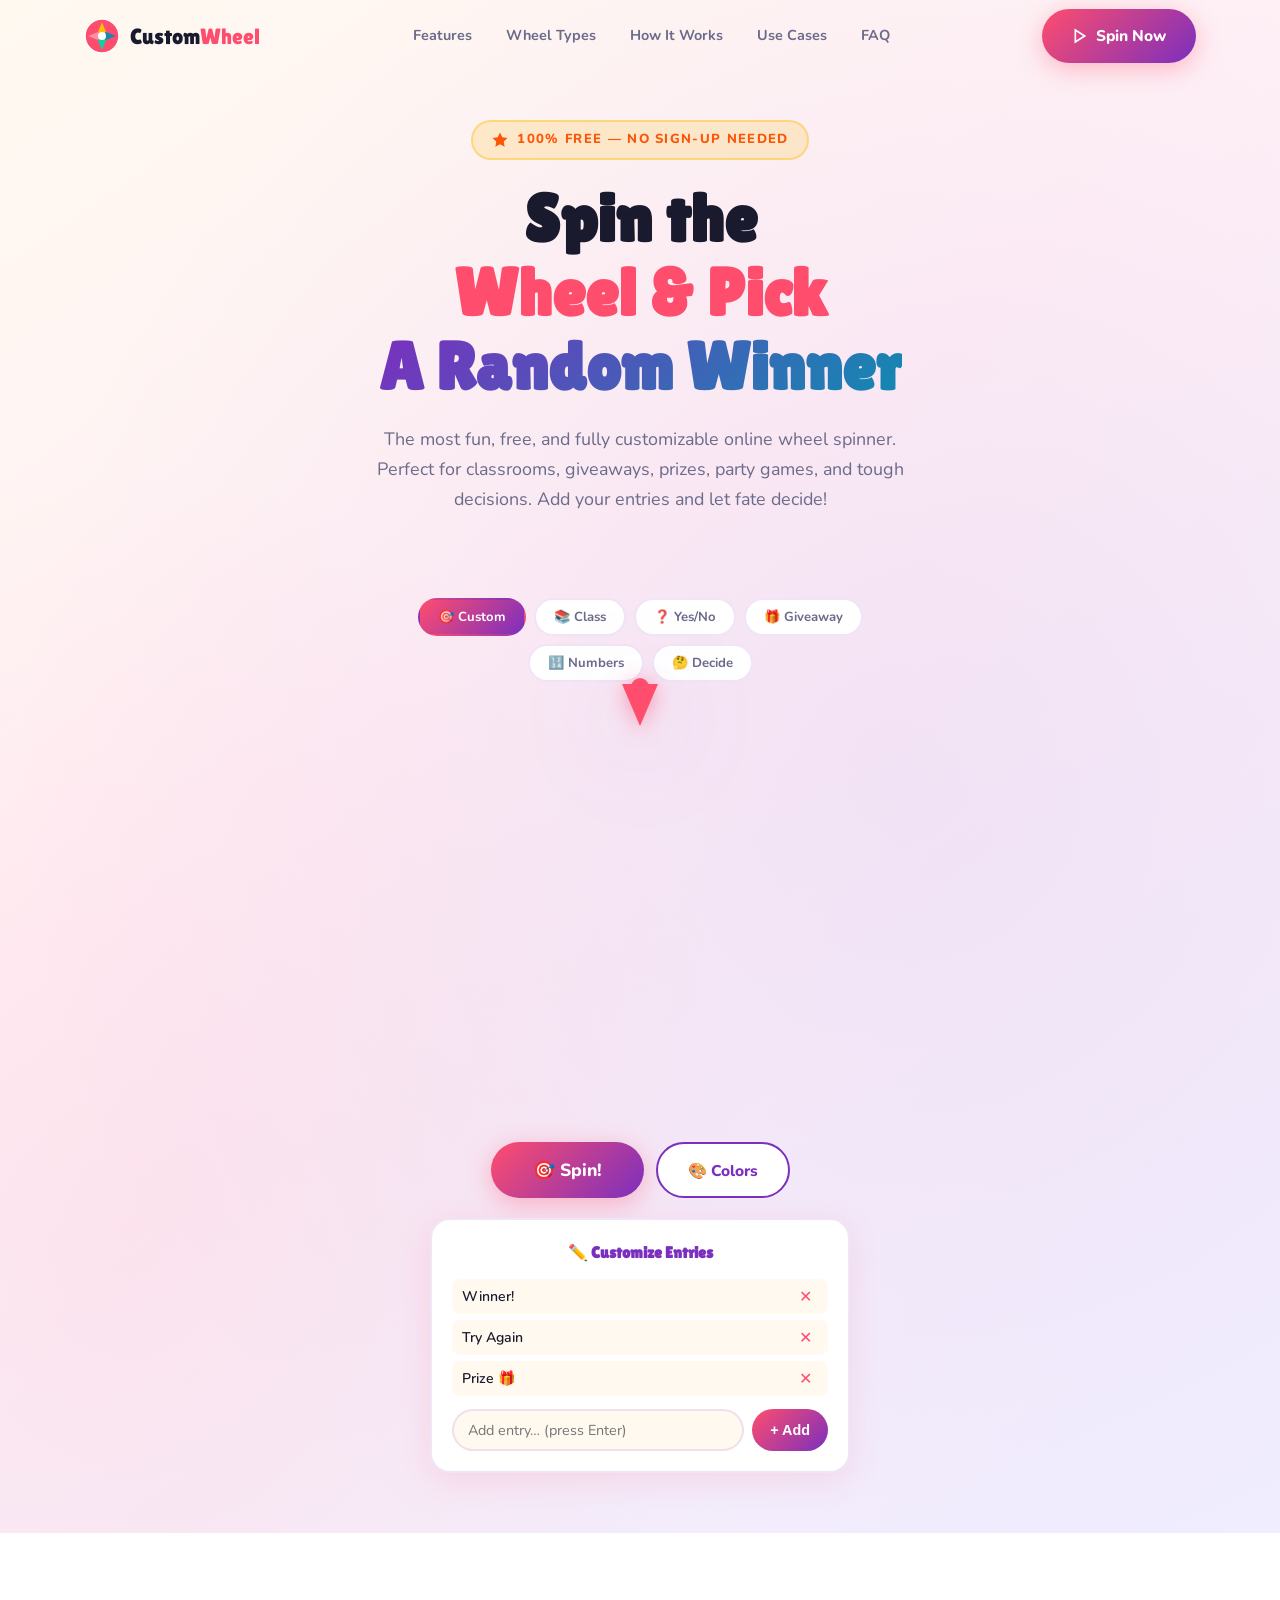
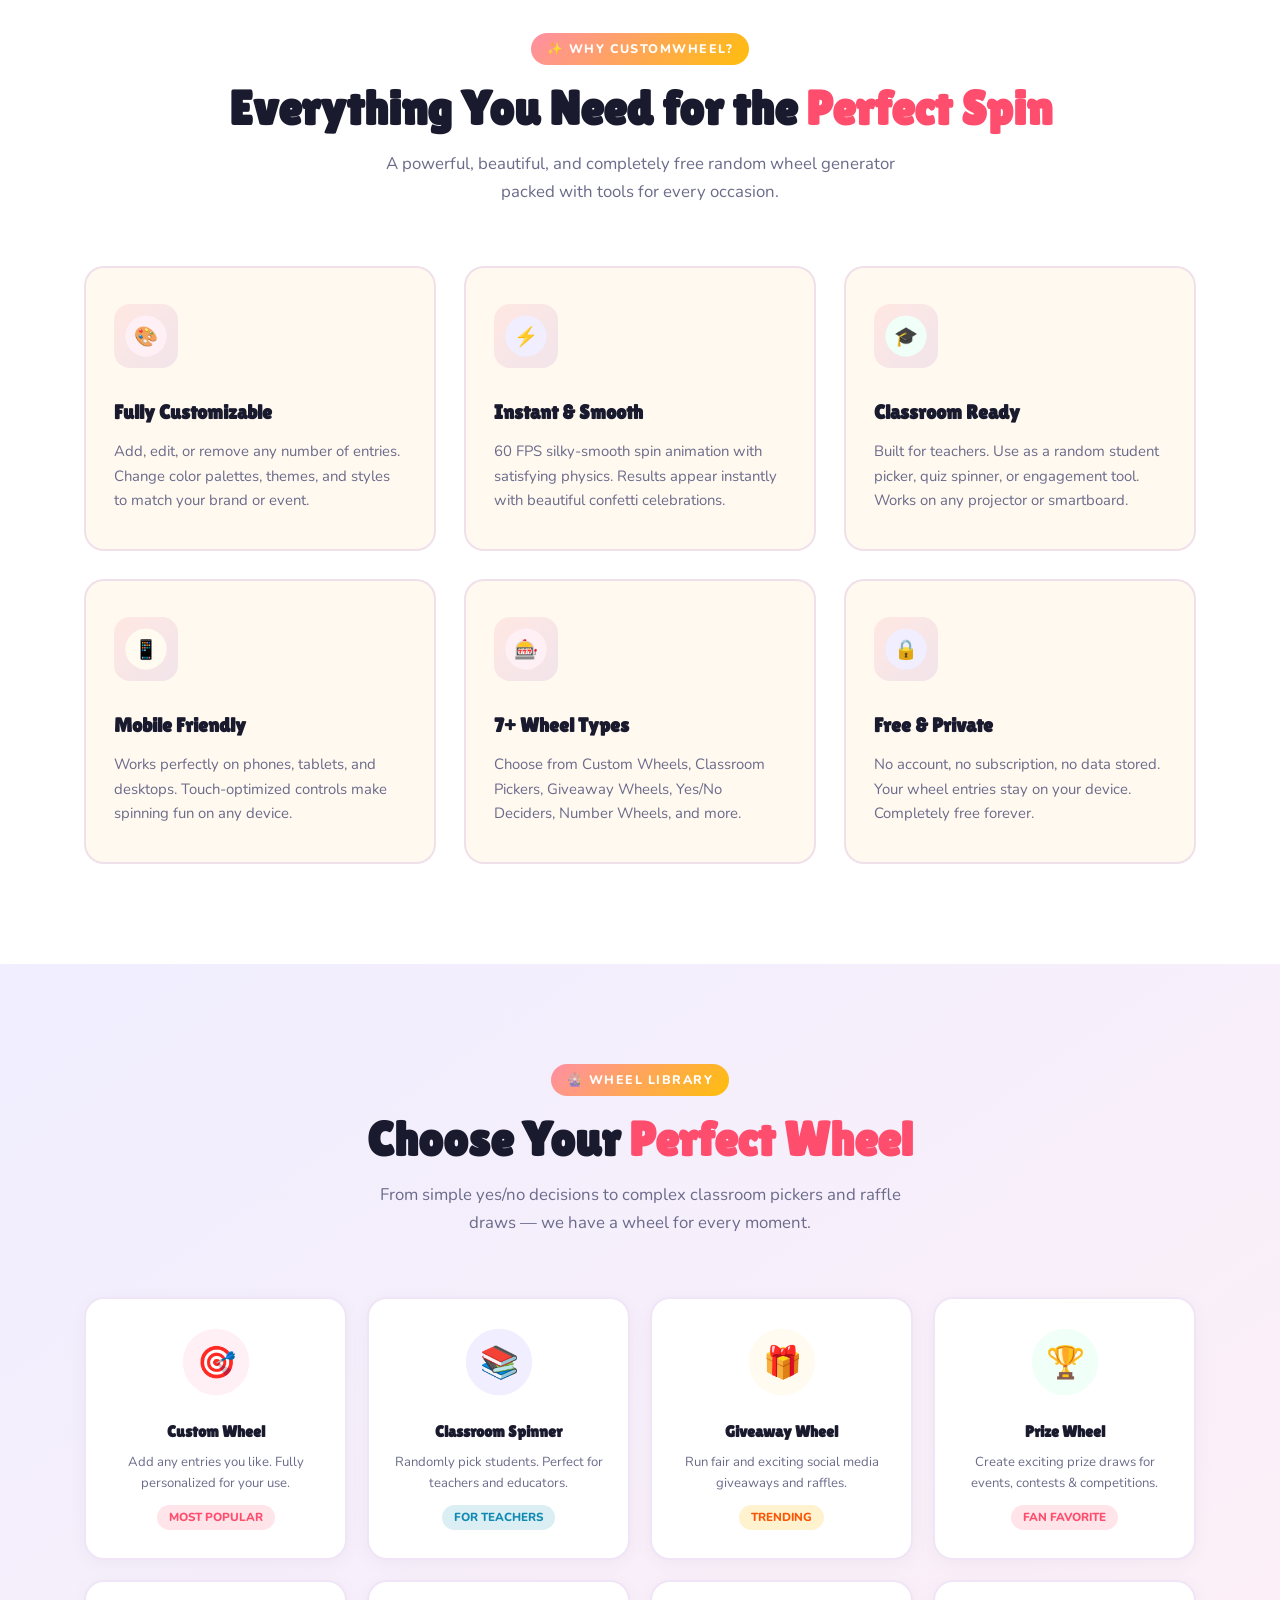
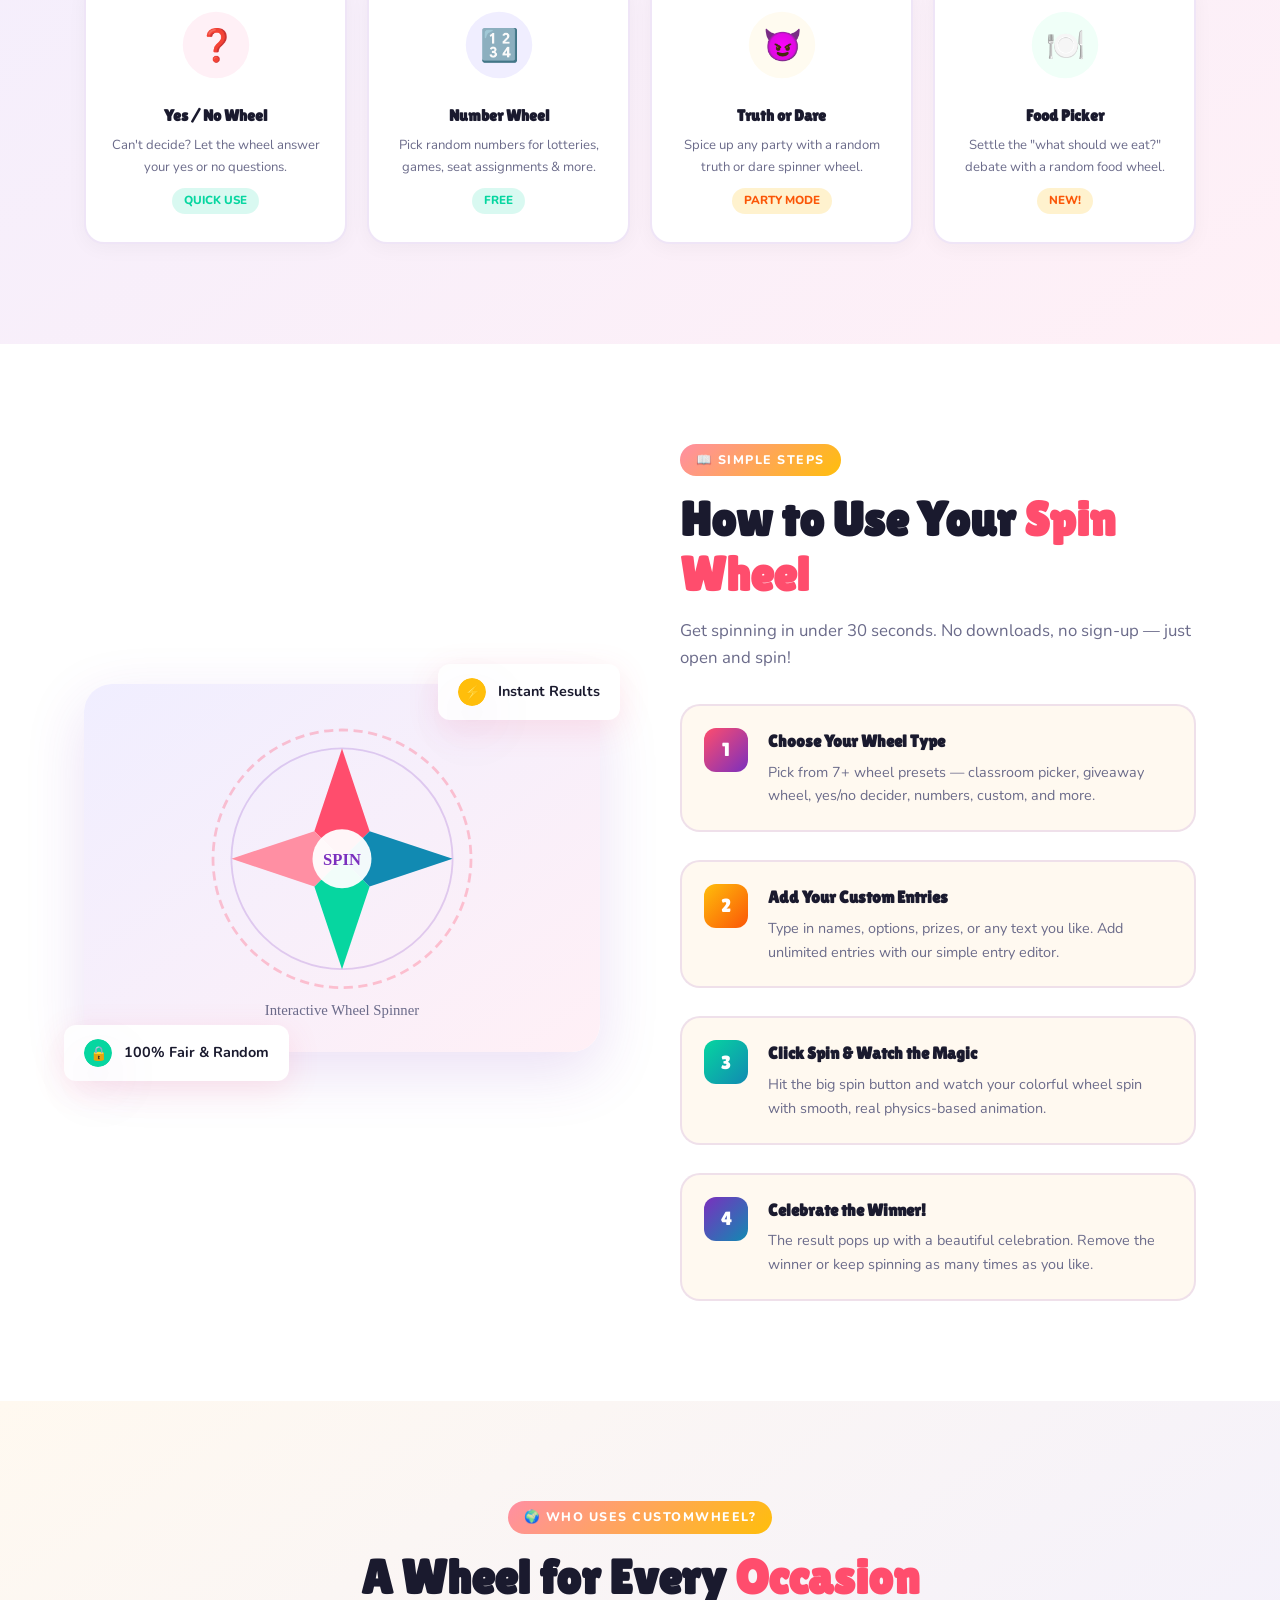
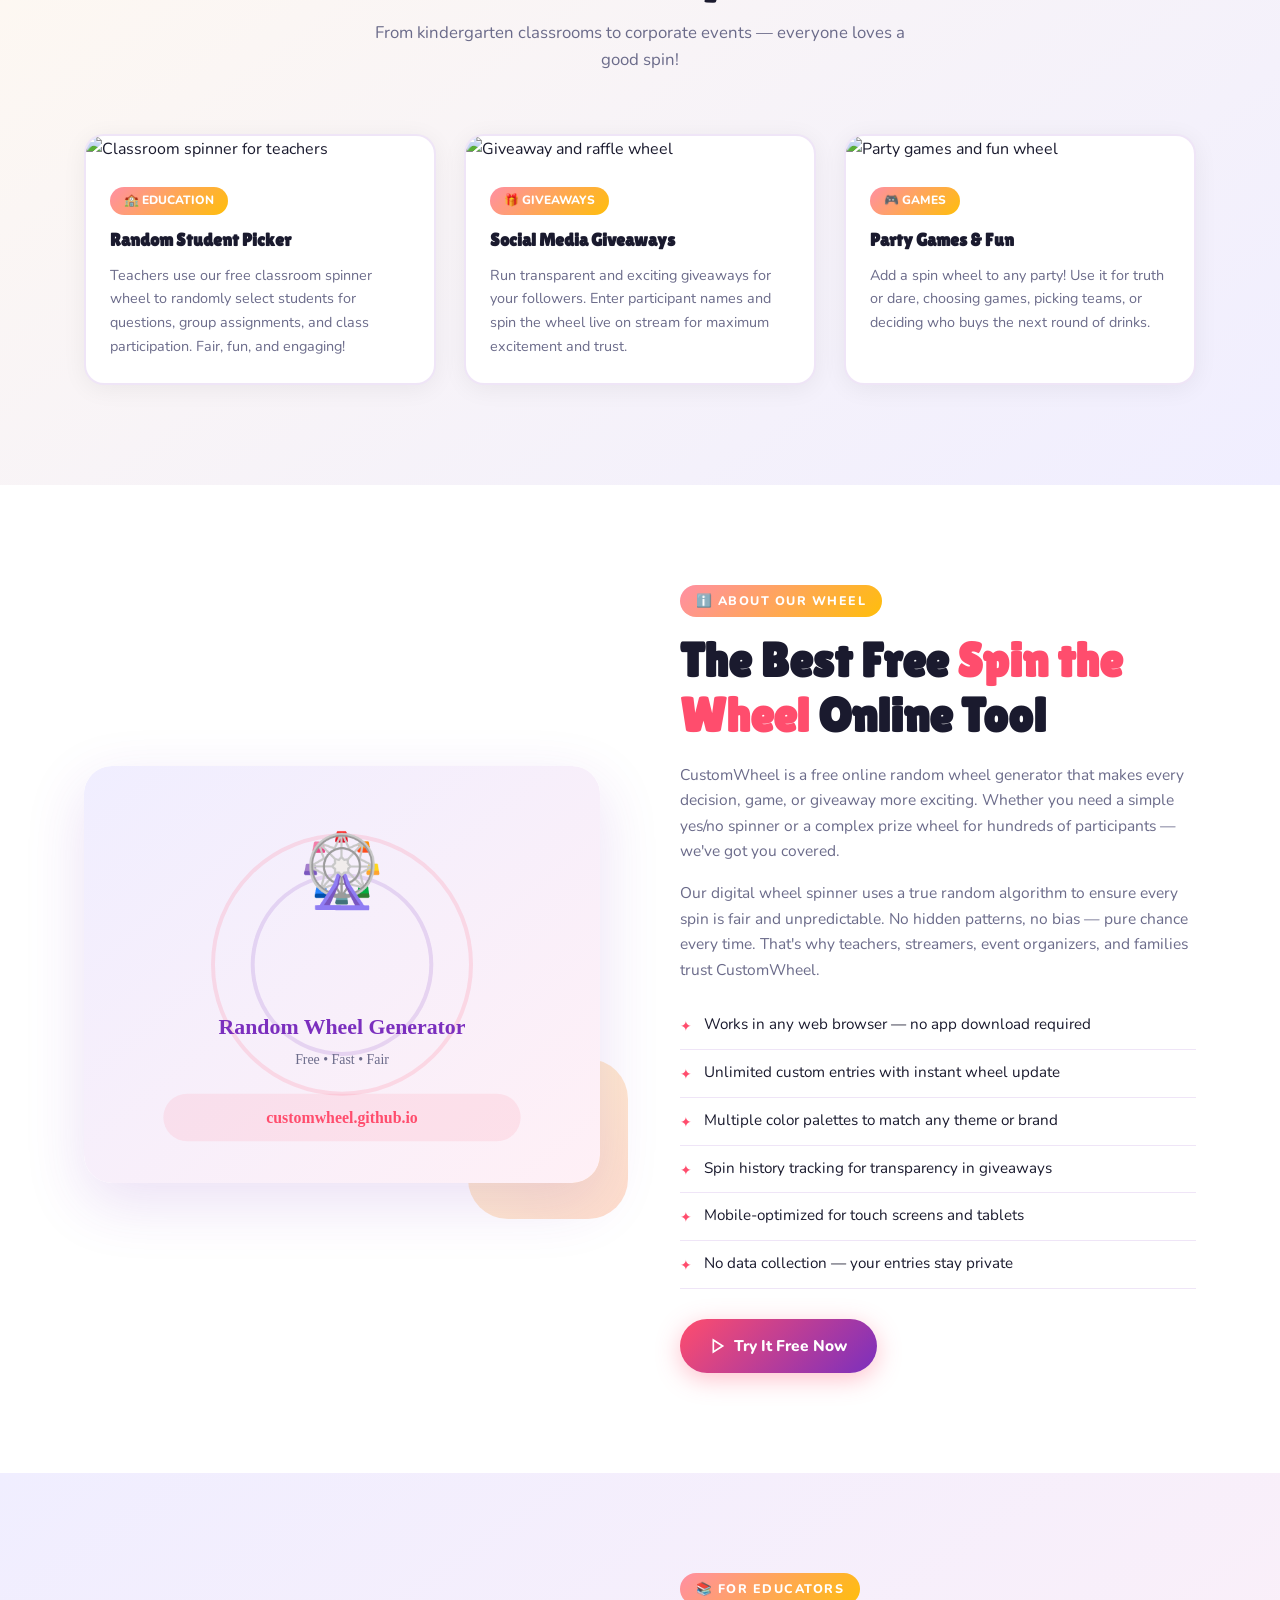
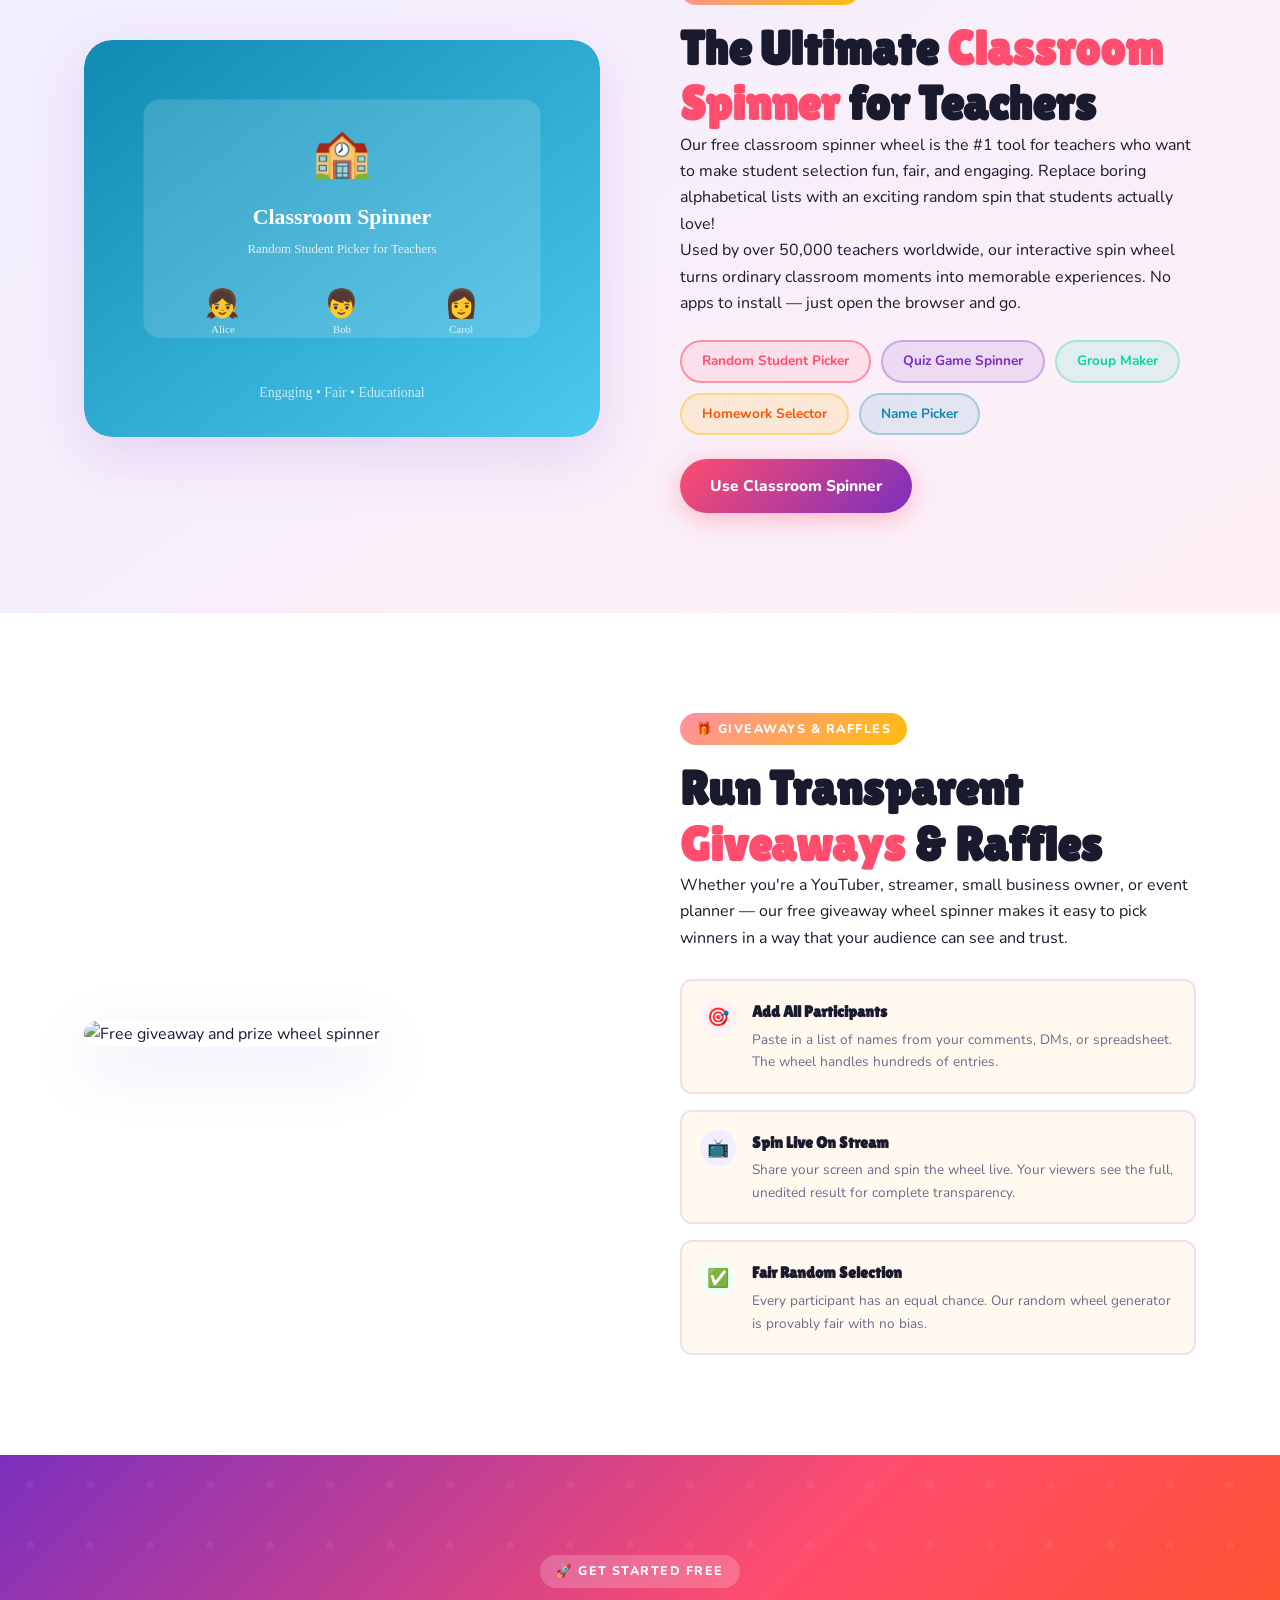
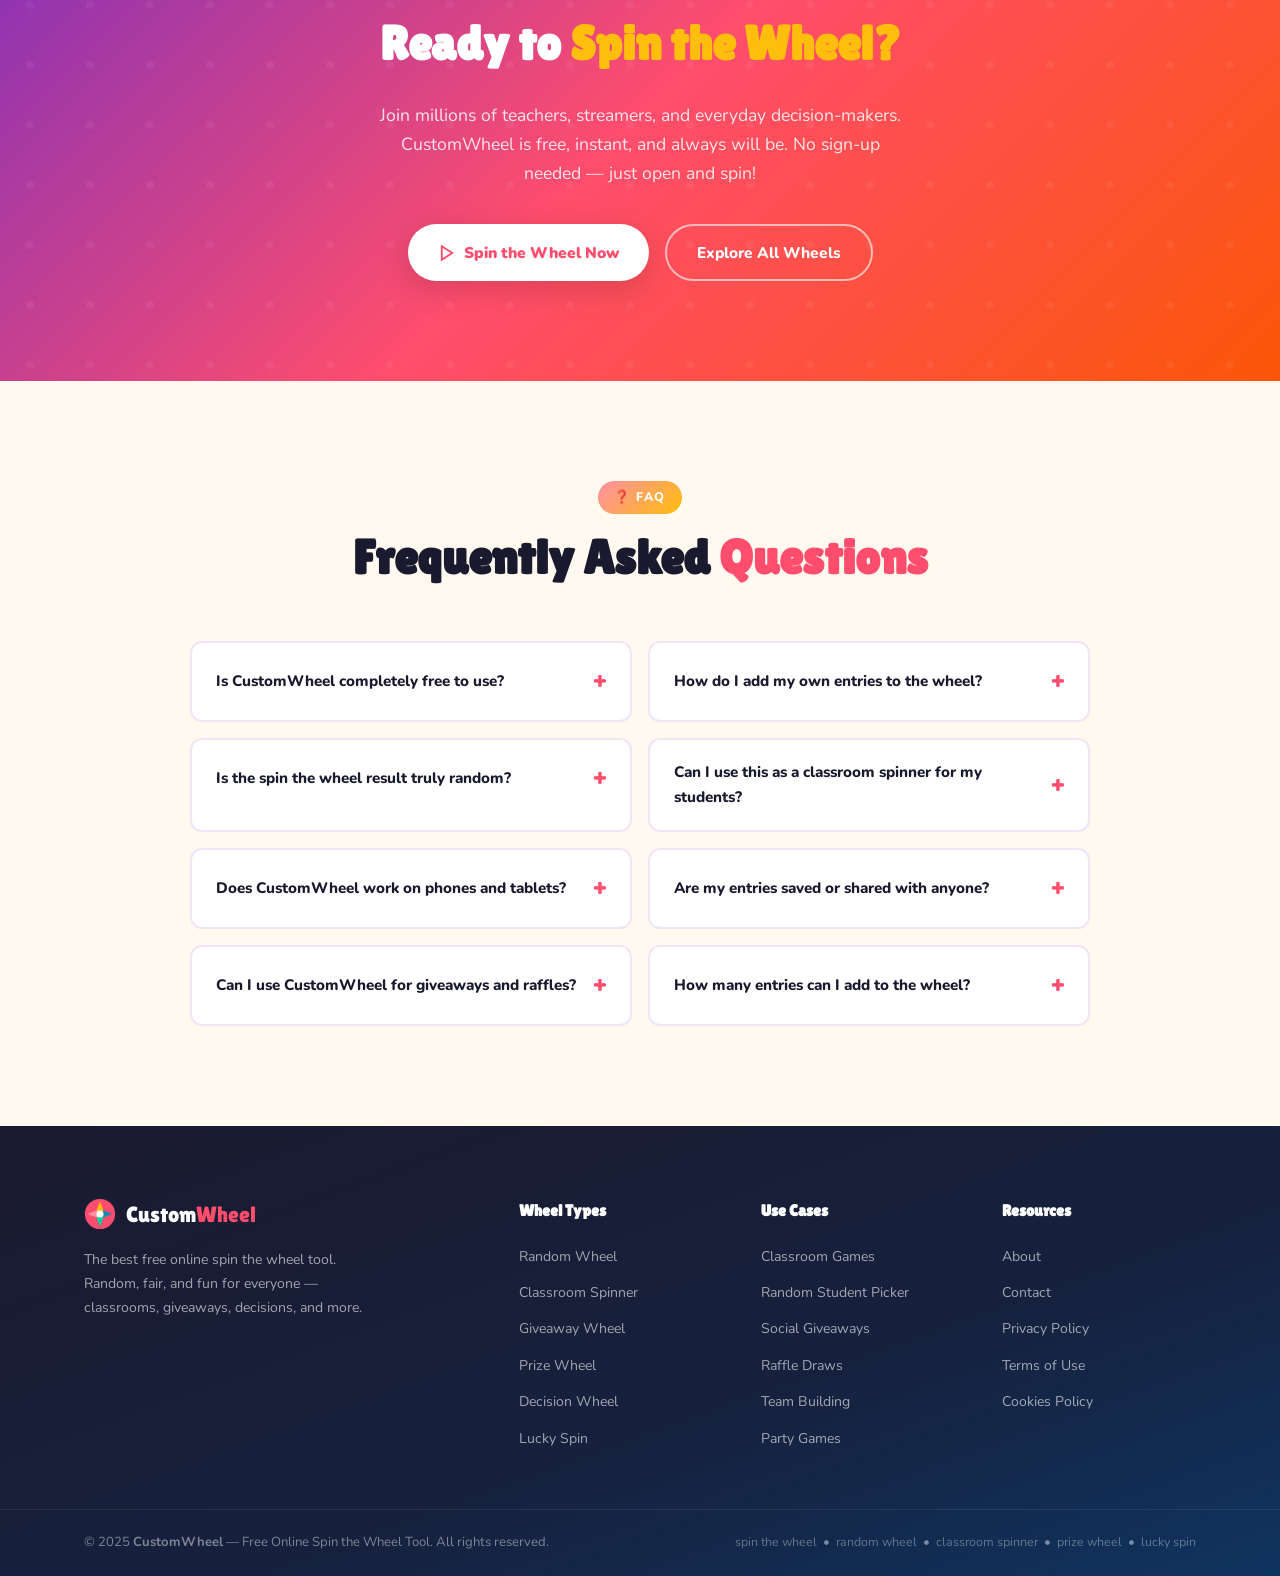
==== commit 763b3c88: "Update index.html" ====
--- a/index.html
+++ b/index.html
@@ -133,13 +133,7 @@
       </h1>
       <p class="hero-desc">The most fun, free, and fully customizable online wheel spinner. Perfect for classrooms, giveaways, prizes, party games, and tough decisions. Add your entries and let fate decide!</p>
 
-      <div class="hero-btns">
-        <a href="#hero" class="btn btn-primary" onclick="WheelEngine.spin();return false;">
-          <svg width="18" height="18" viewBox="0 0 24 24" fill="none" stroke="currentColor" stroke-width="2.5"><polygon points="5 3 19 12 5 21 5 3"/></svg>
-          Spin the Wheel!
-        </a>
-        <a href="#how-it-works" class="btn btn-secondary">How It Works</a>
-      </div>      
+           
     </div>
 
     <!-- WHEEL APPLICATION (Below centered text) -->
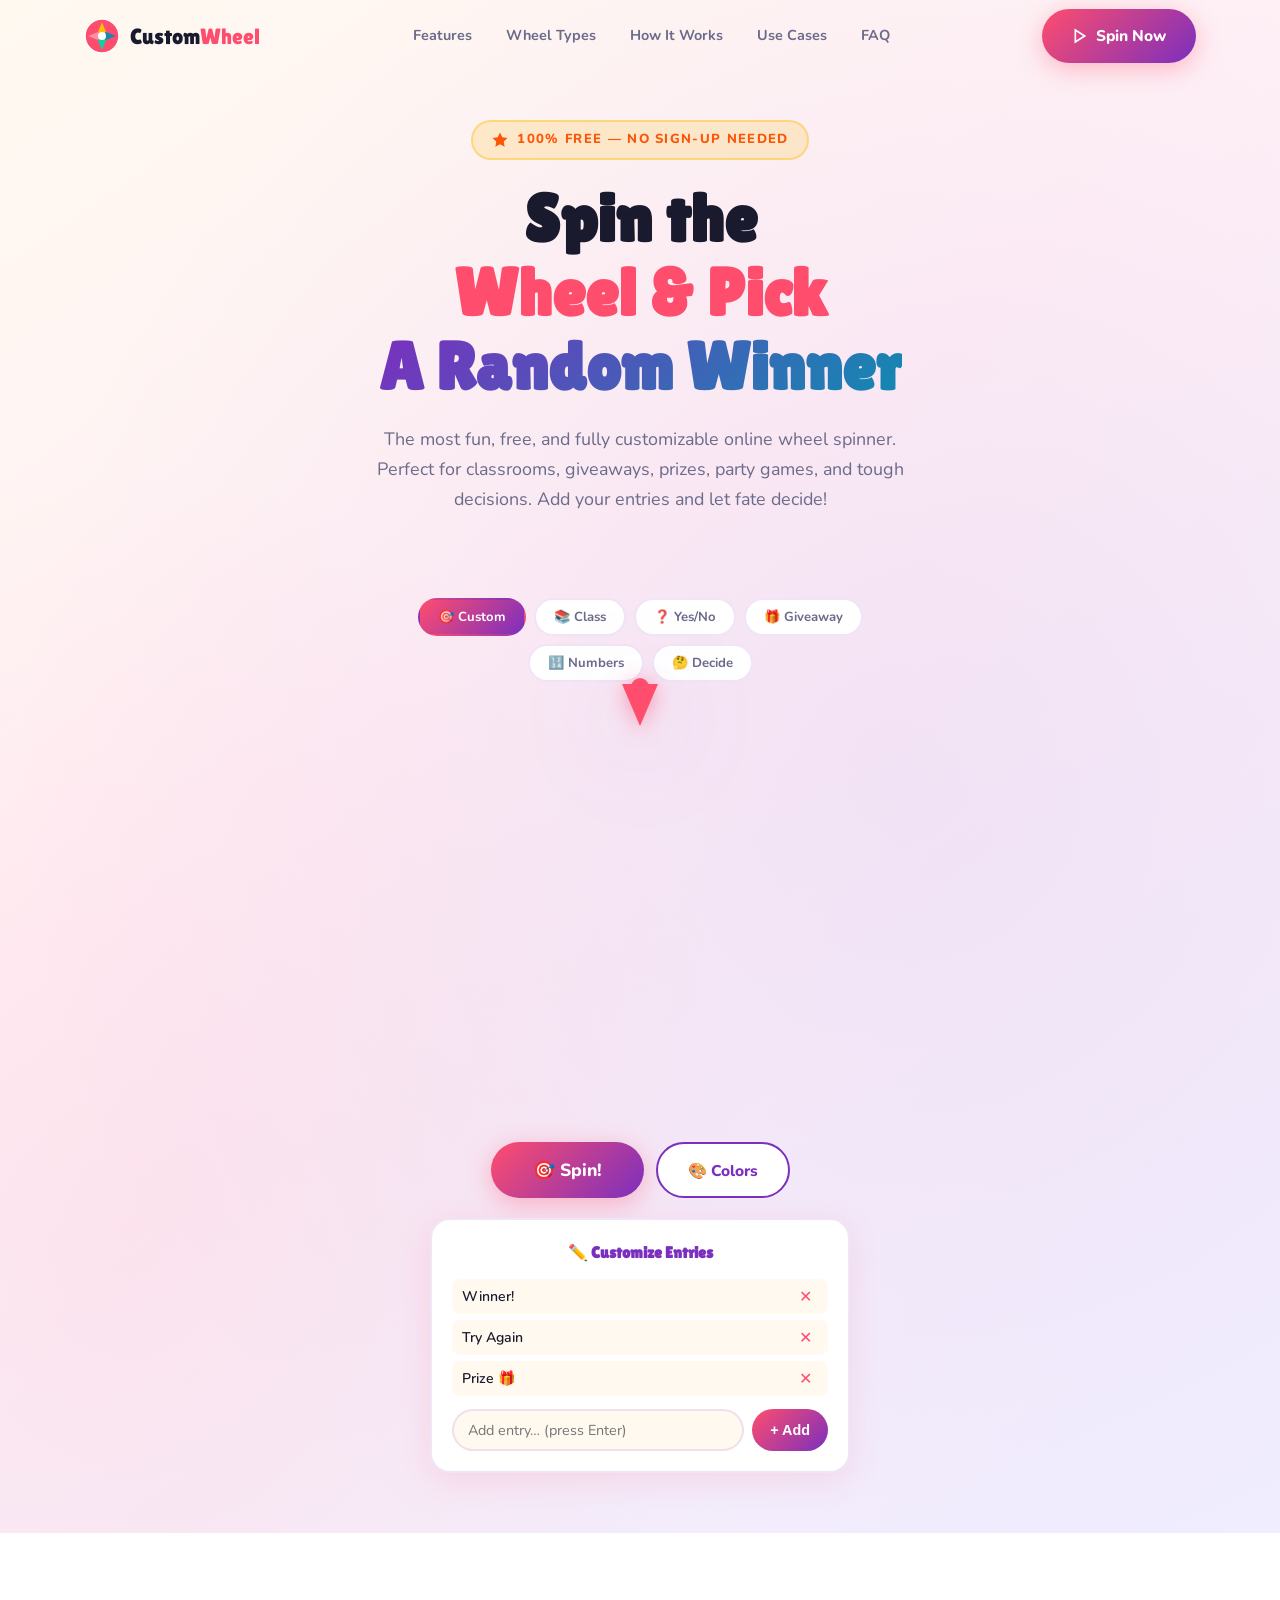
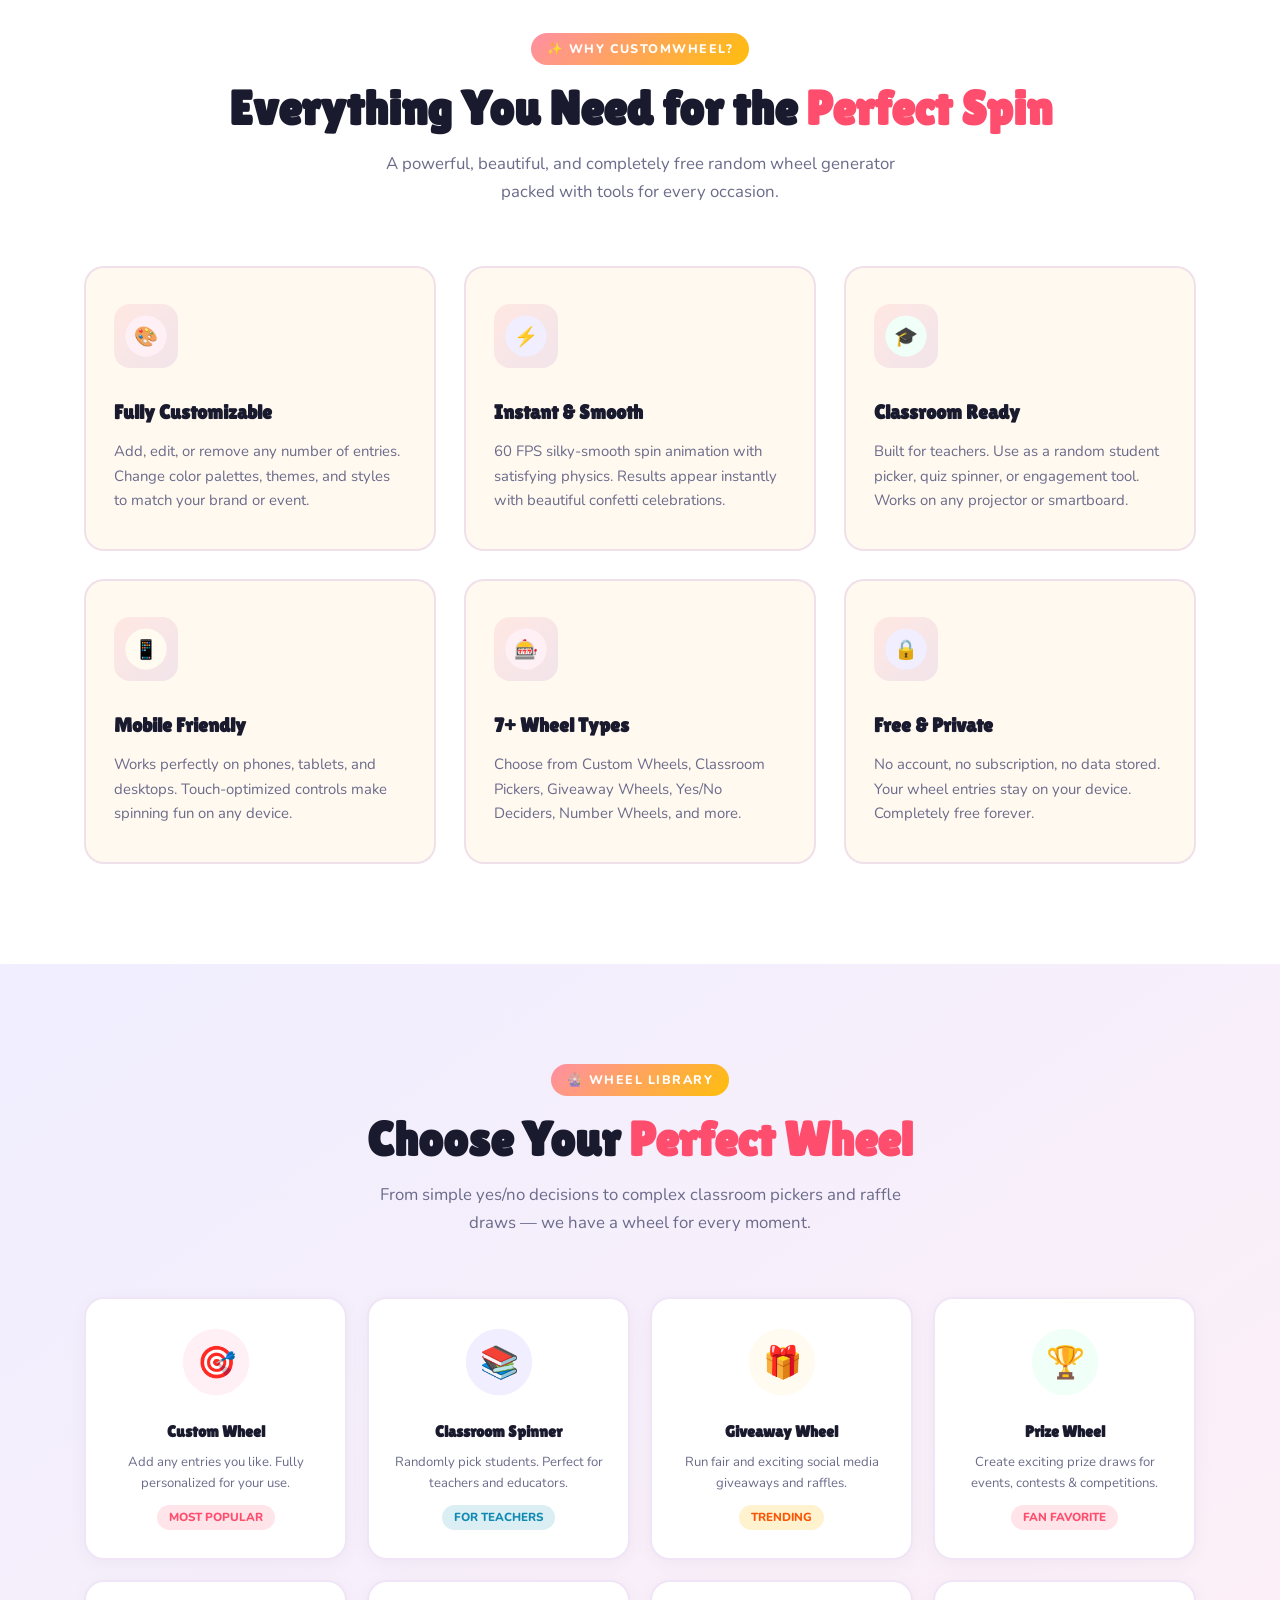
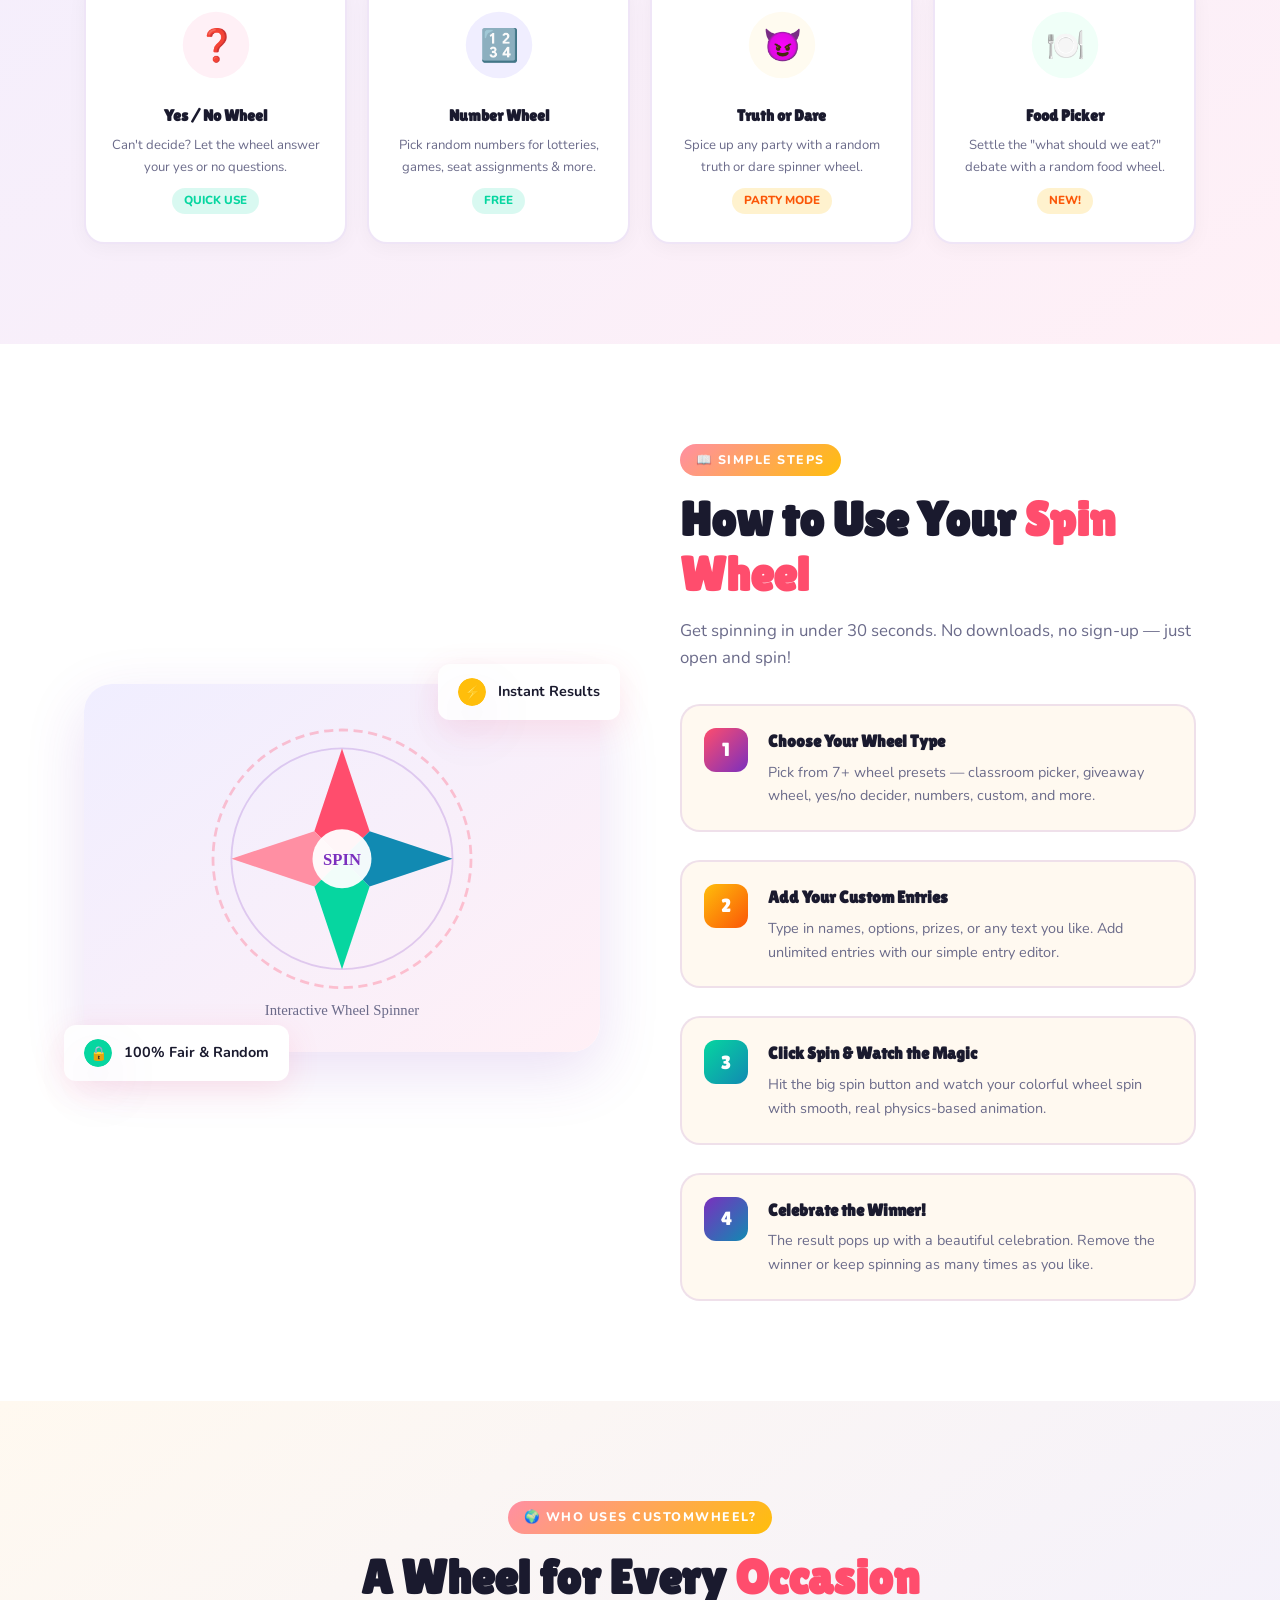
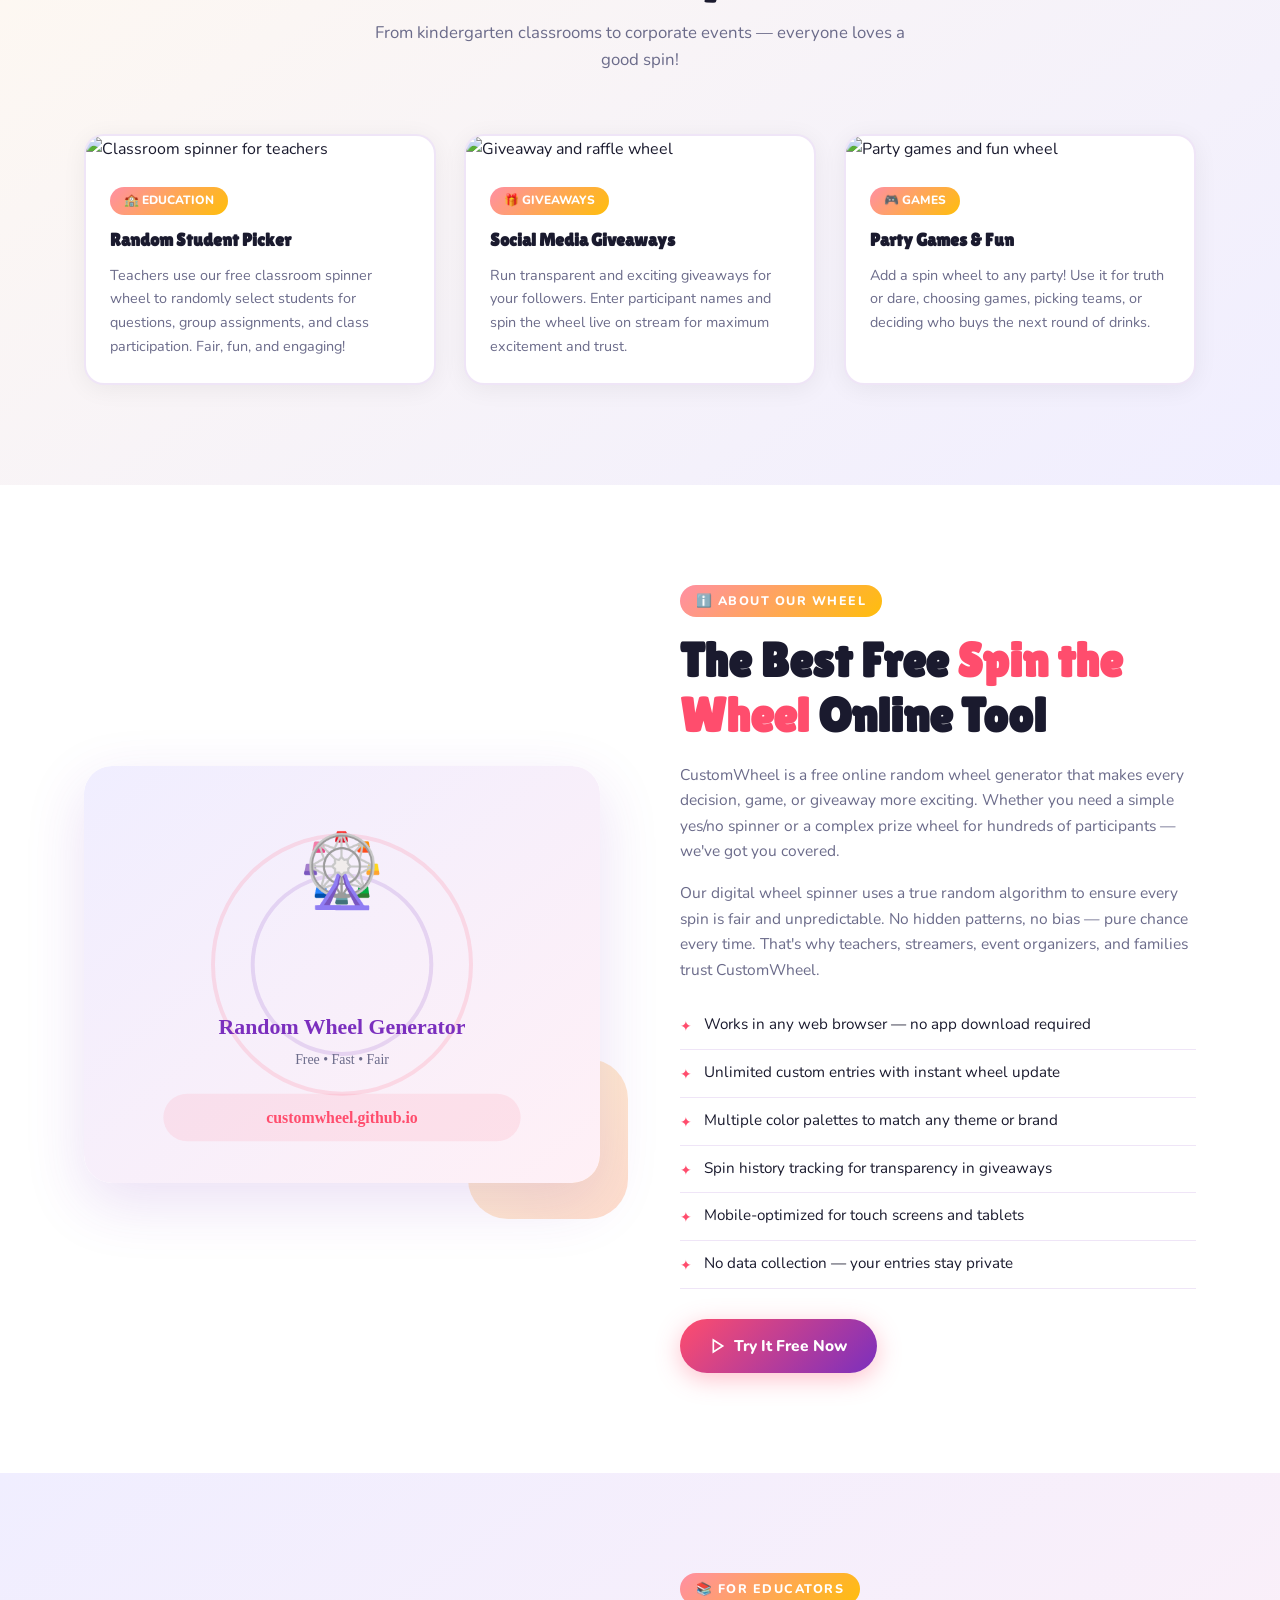
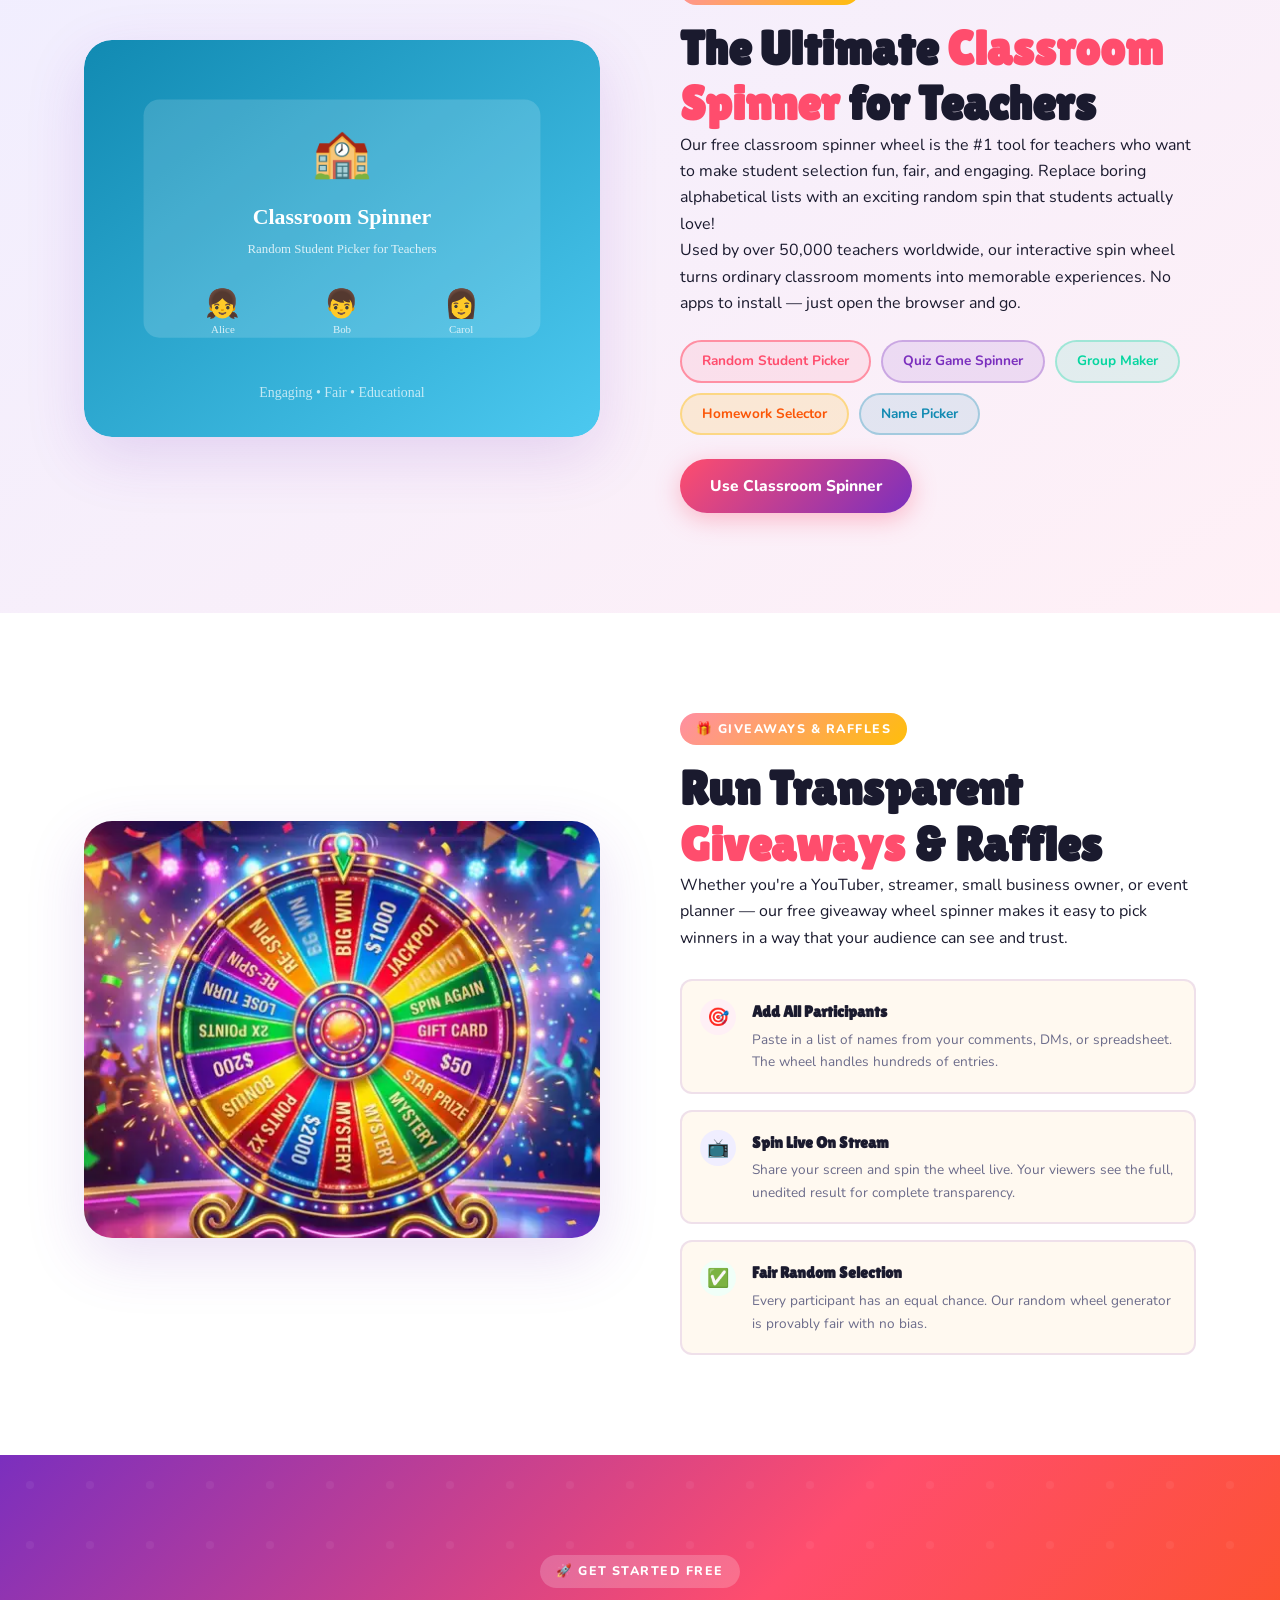
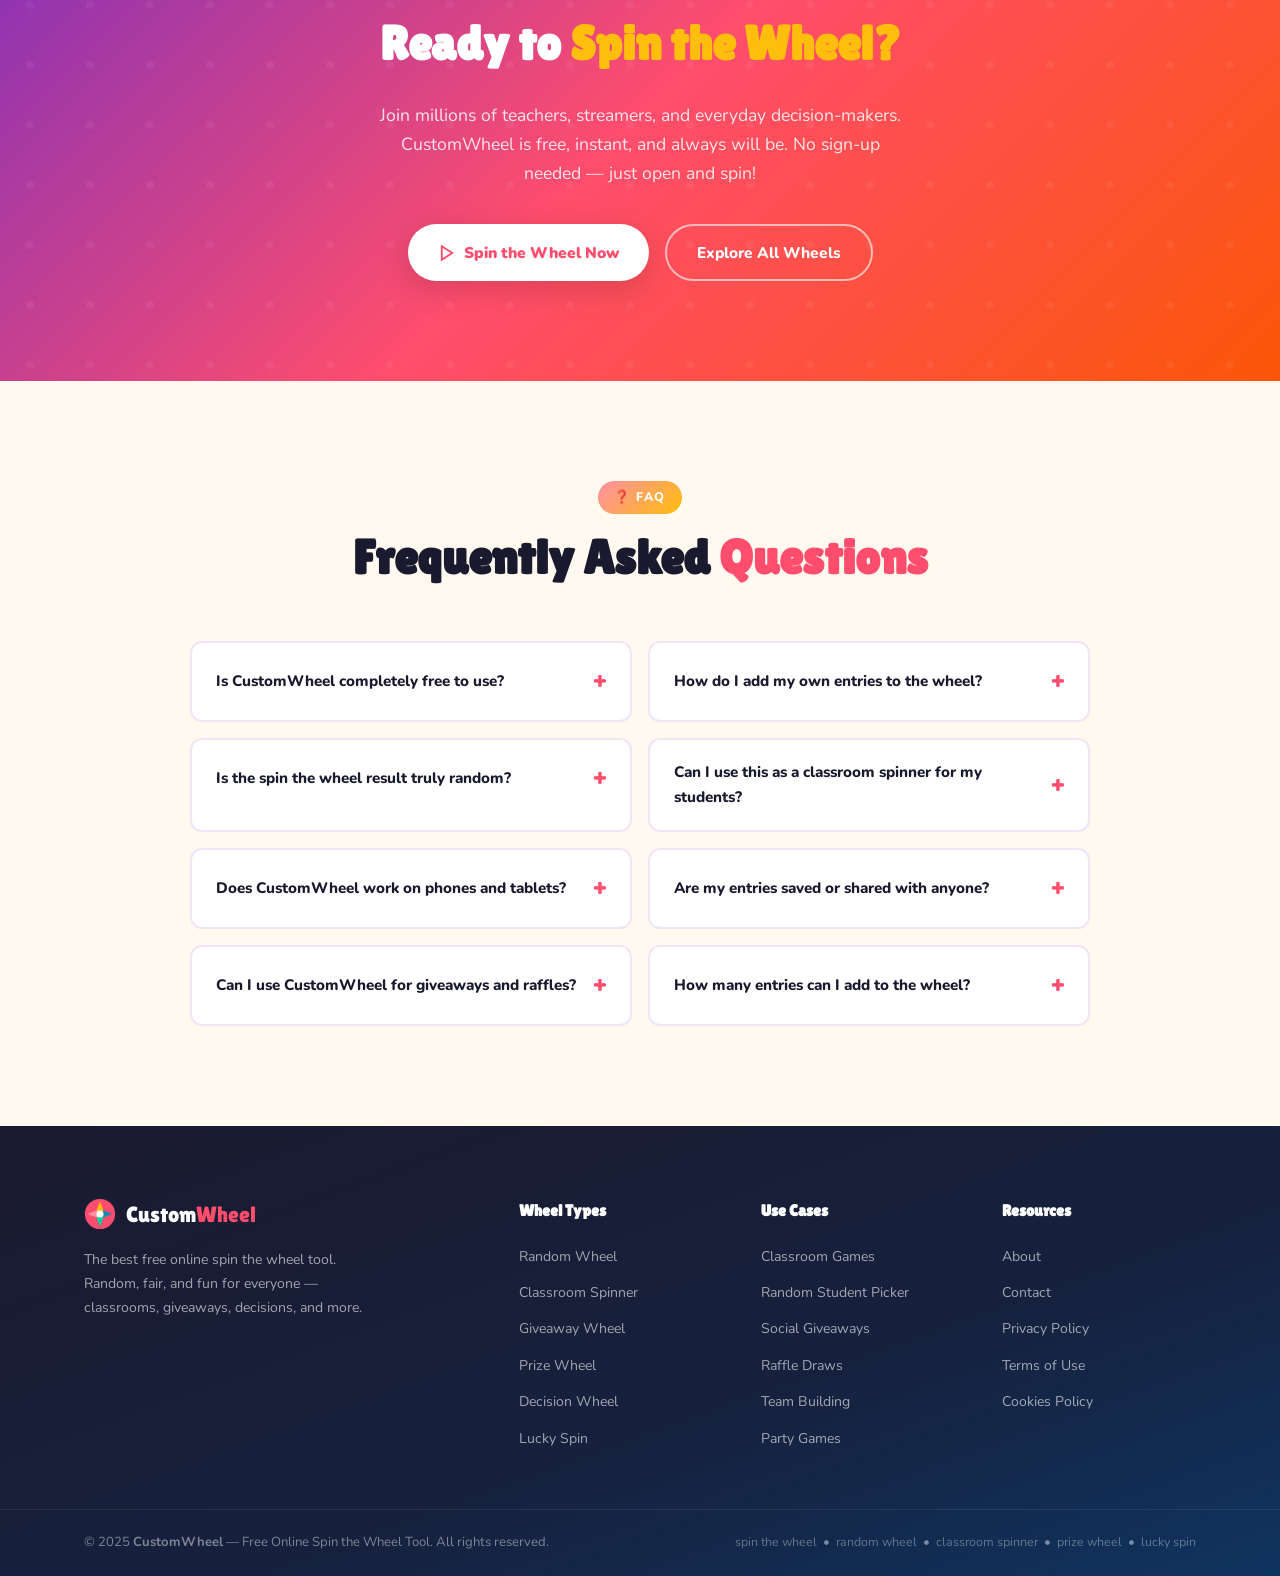
==== commit 39677b36: "Update index.html" ====
--- a/index.html
+++ b/index.html
@@ -494,7 +494,7 @@
     <div class="giveaway-inner">
       <div class="giveaway-img reveal">
         <img
-          src="data:image/svg+xml,<svg xmlns='http://www.w3.org/2000/svg' viewBox='0 0 520 420'><defs><linearGradient id='gbg' x1='0' y1='0' x2='1' y2='1'><stop offset='0' stop-color='%23FF4D6D'/><stop offset='1' stop-color='%23FFBE0B'/></linearGradient></defs><rect width='520' height='420' rx='28' fill='url(%23gbg)'/><circle cx='260' cy='190' r='120' fill='rgba(255,255,255,0.15)'/><text x='260' y='150' font-size='60' text-anchor='middle'>🏆</text><text x='260' y='215' font-size='24' text-anchor='middle' fill='white' font-weight='bold'>Giveaway Wheel</text><text x='260' y='248' font-size='14' text-anchor='middle' fill='rgba(255,255,255,0.85)'>Fair • Transparent • Exciting</text><rect x='100' y='280' width='320' height='50' rx='25' fill='rgba(255,255,255,0.2)'/><text x='260' y='311' font-size='15' text-anchor='middle' fill='white' font-weight='bold'>🎯 Winner Selected!</text><text x='260' y='380' font-size='13' text-anchor='middle' fill='rgba(255,255,255,0.7)'>Free Online Raffle &amp; Prize Wheel</text></svg>"
+          src="/giveaways-raffles.webp"
           alt="Free giveaway and prize wheel spinner"
           width="520" height="420"
           style="width:100%;height:auto;"
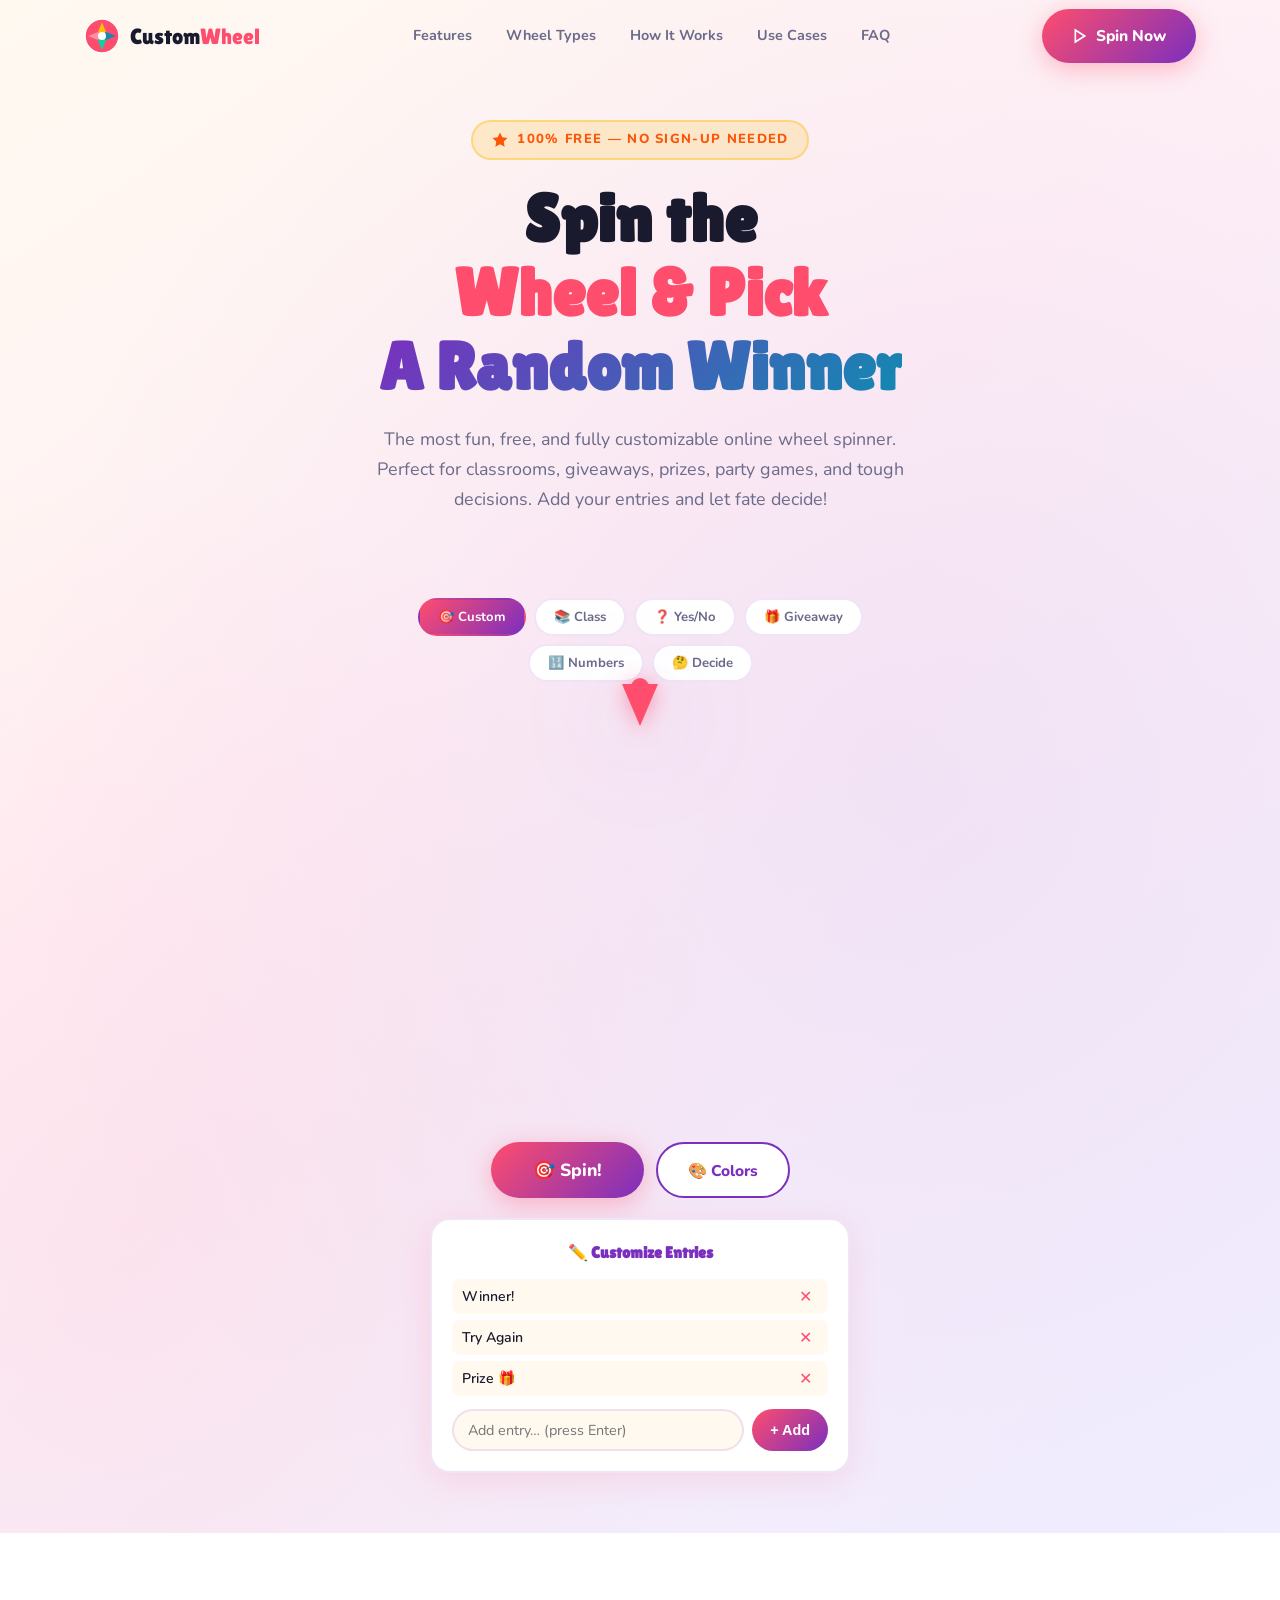
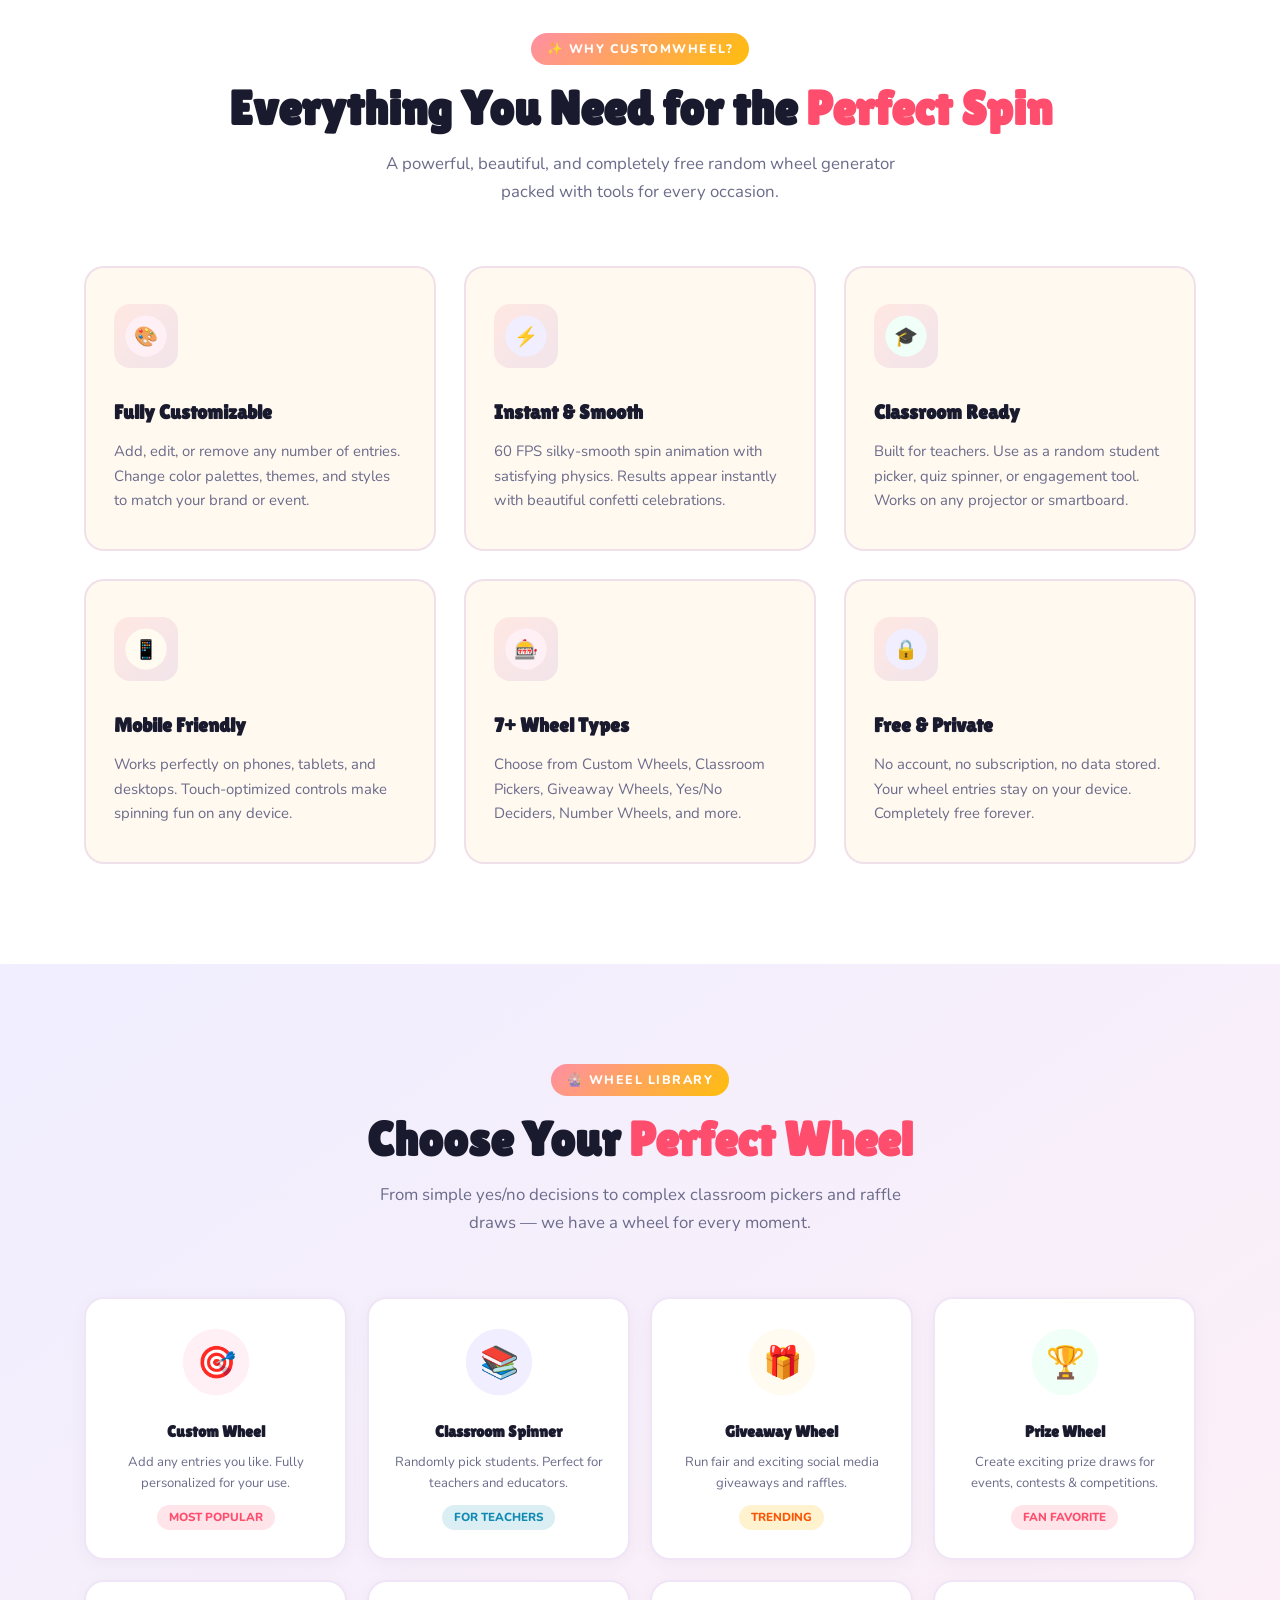
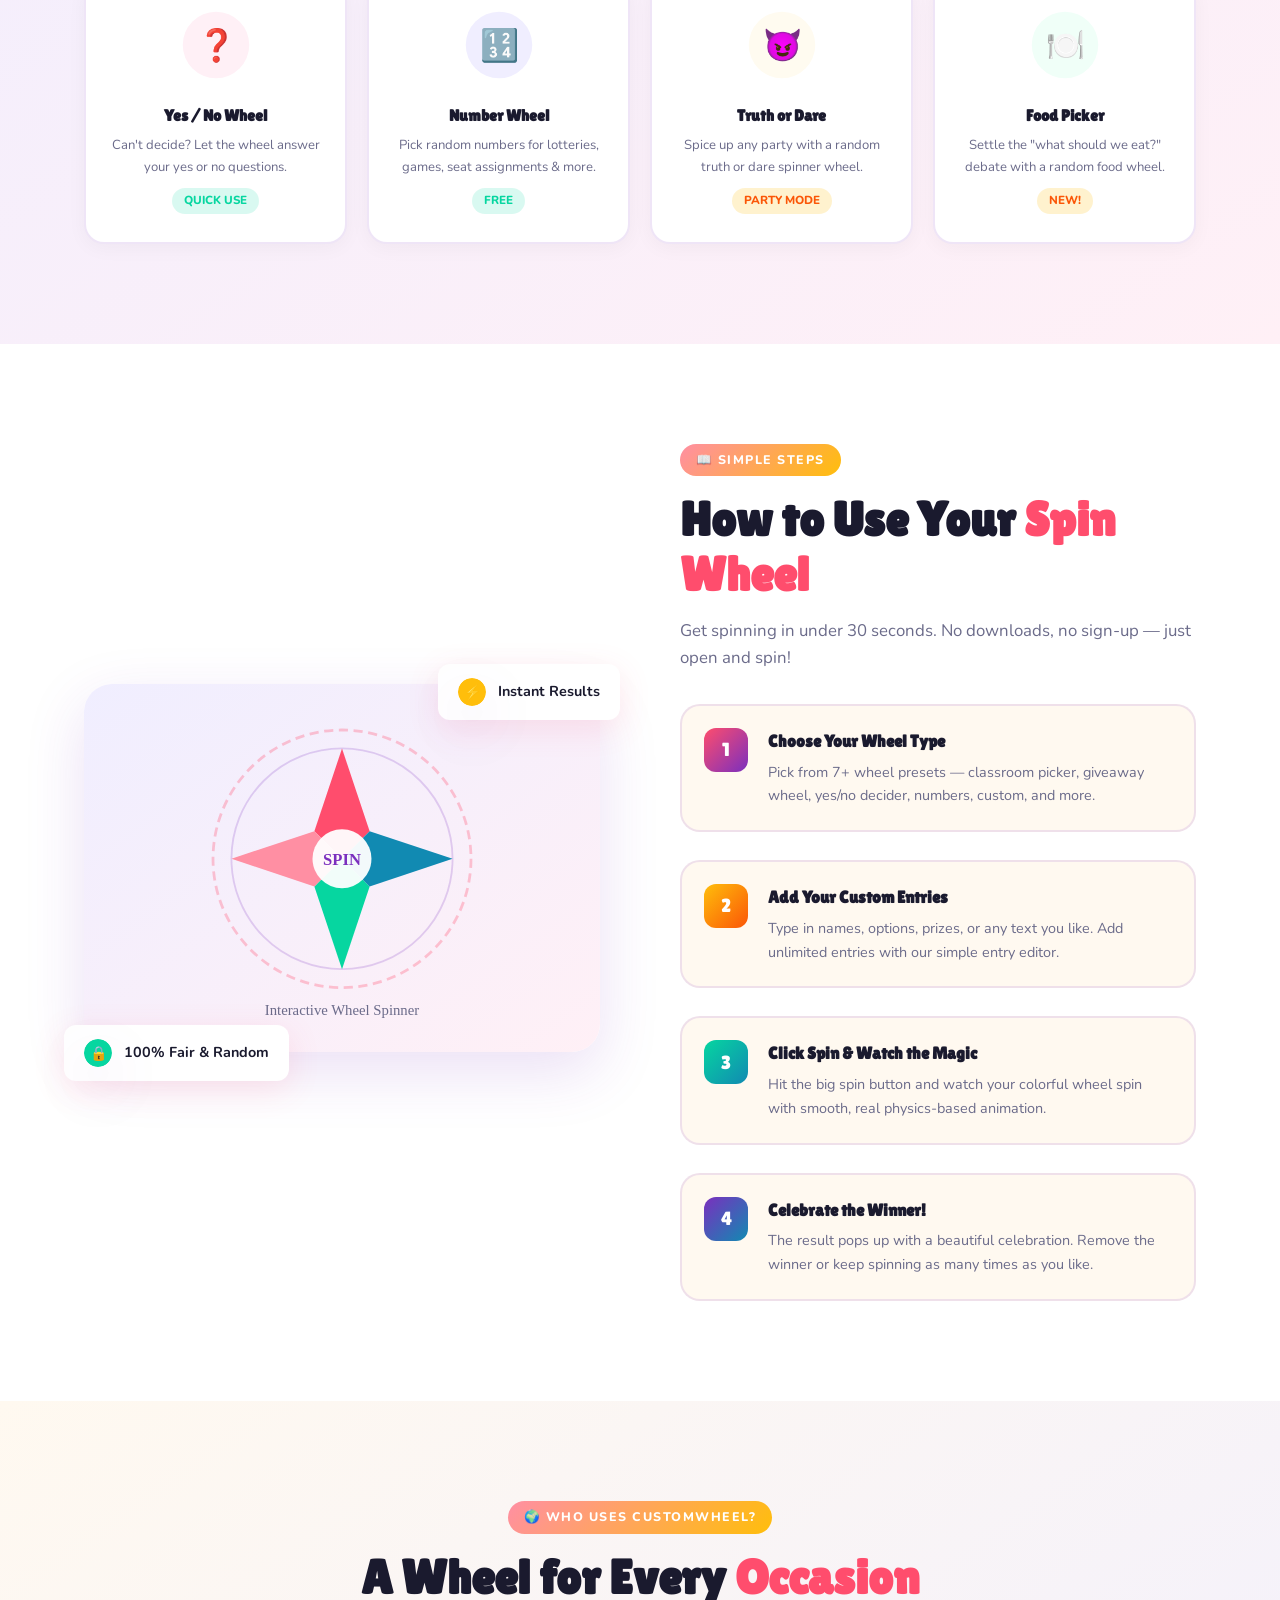
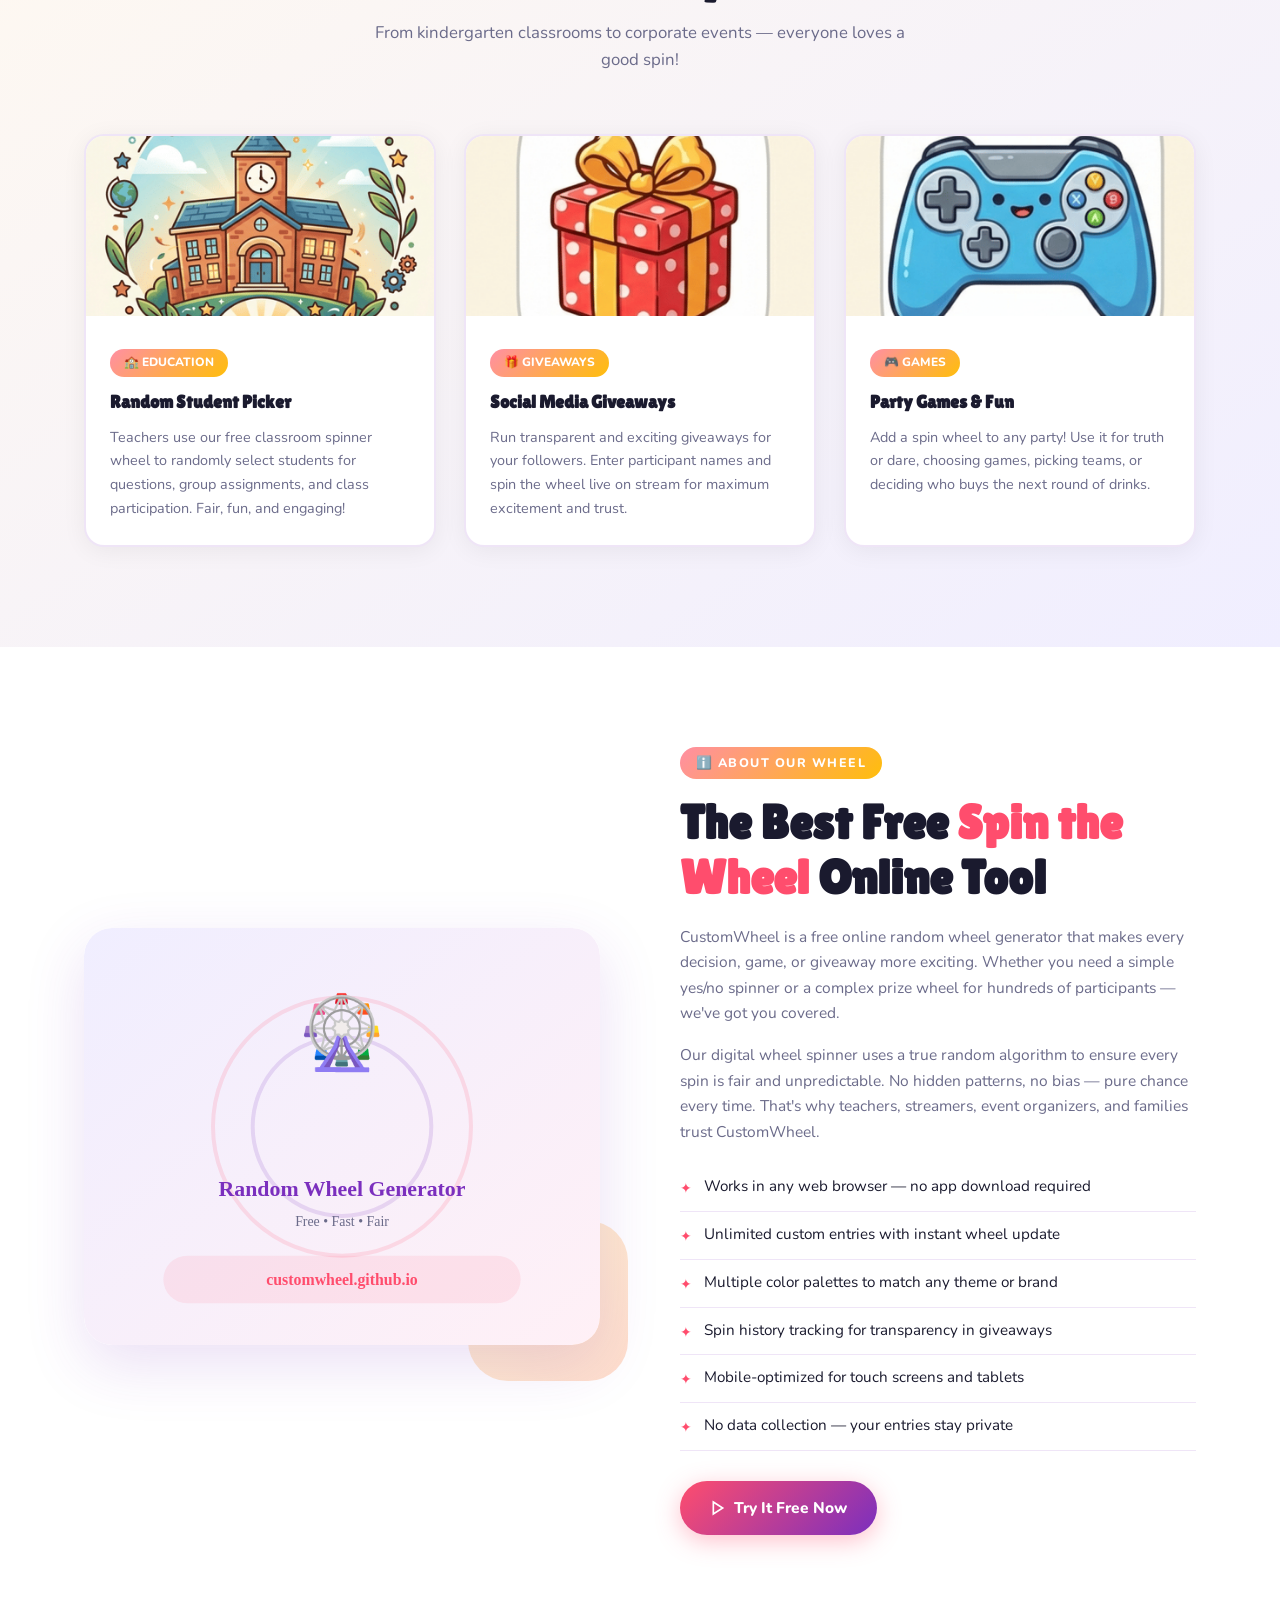
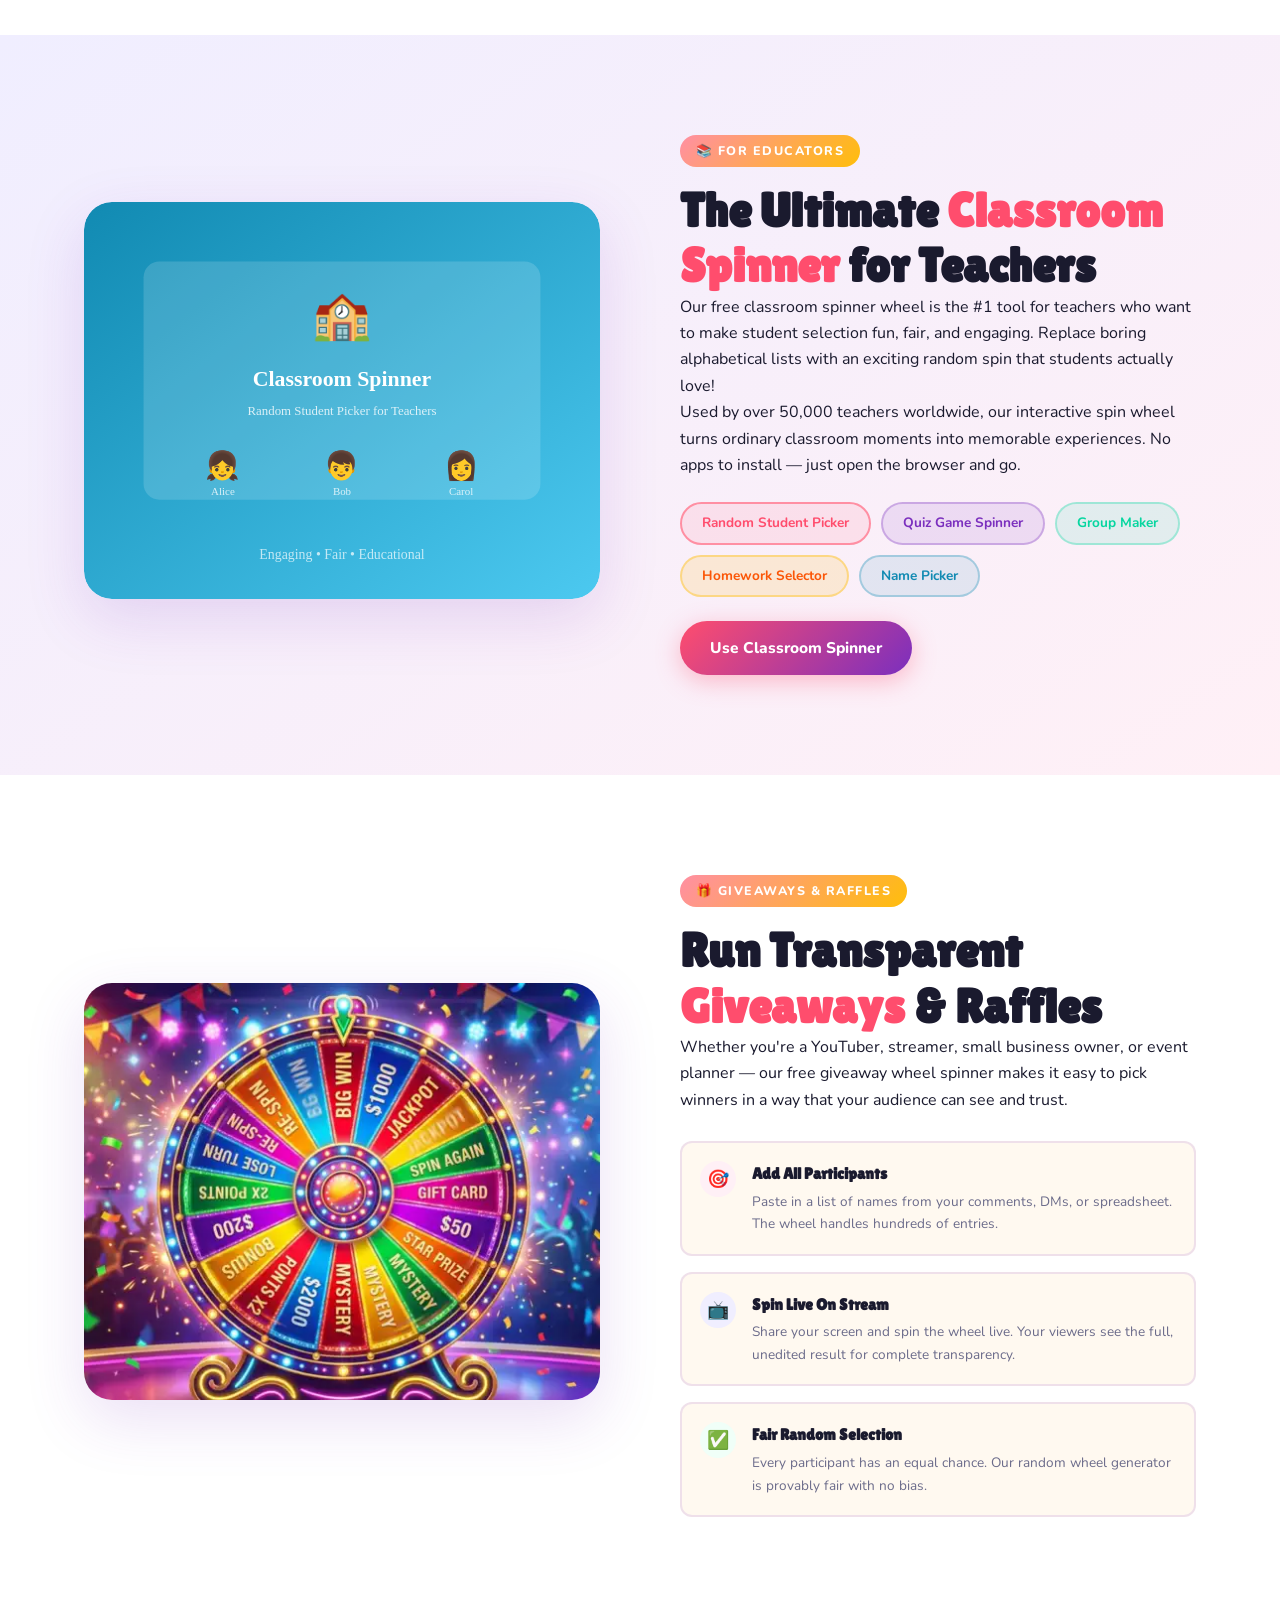
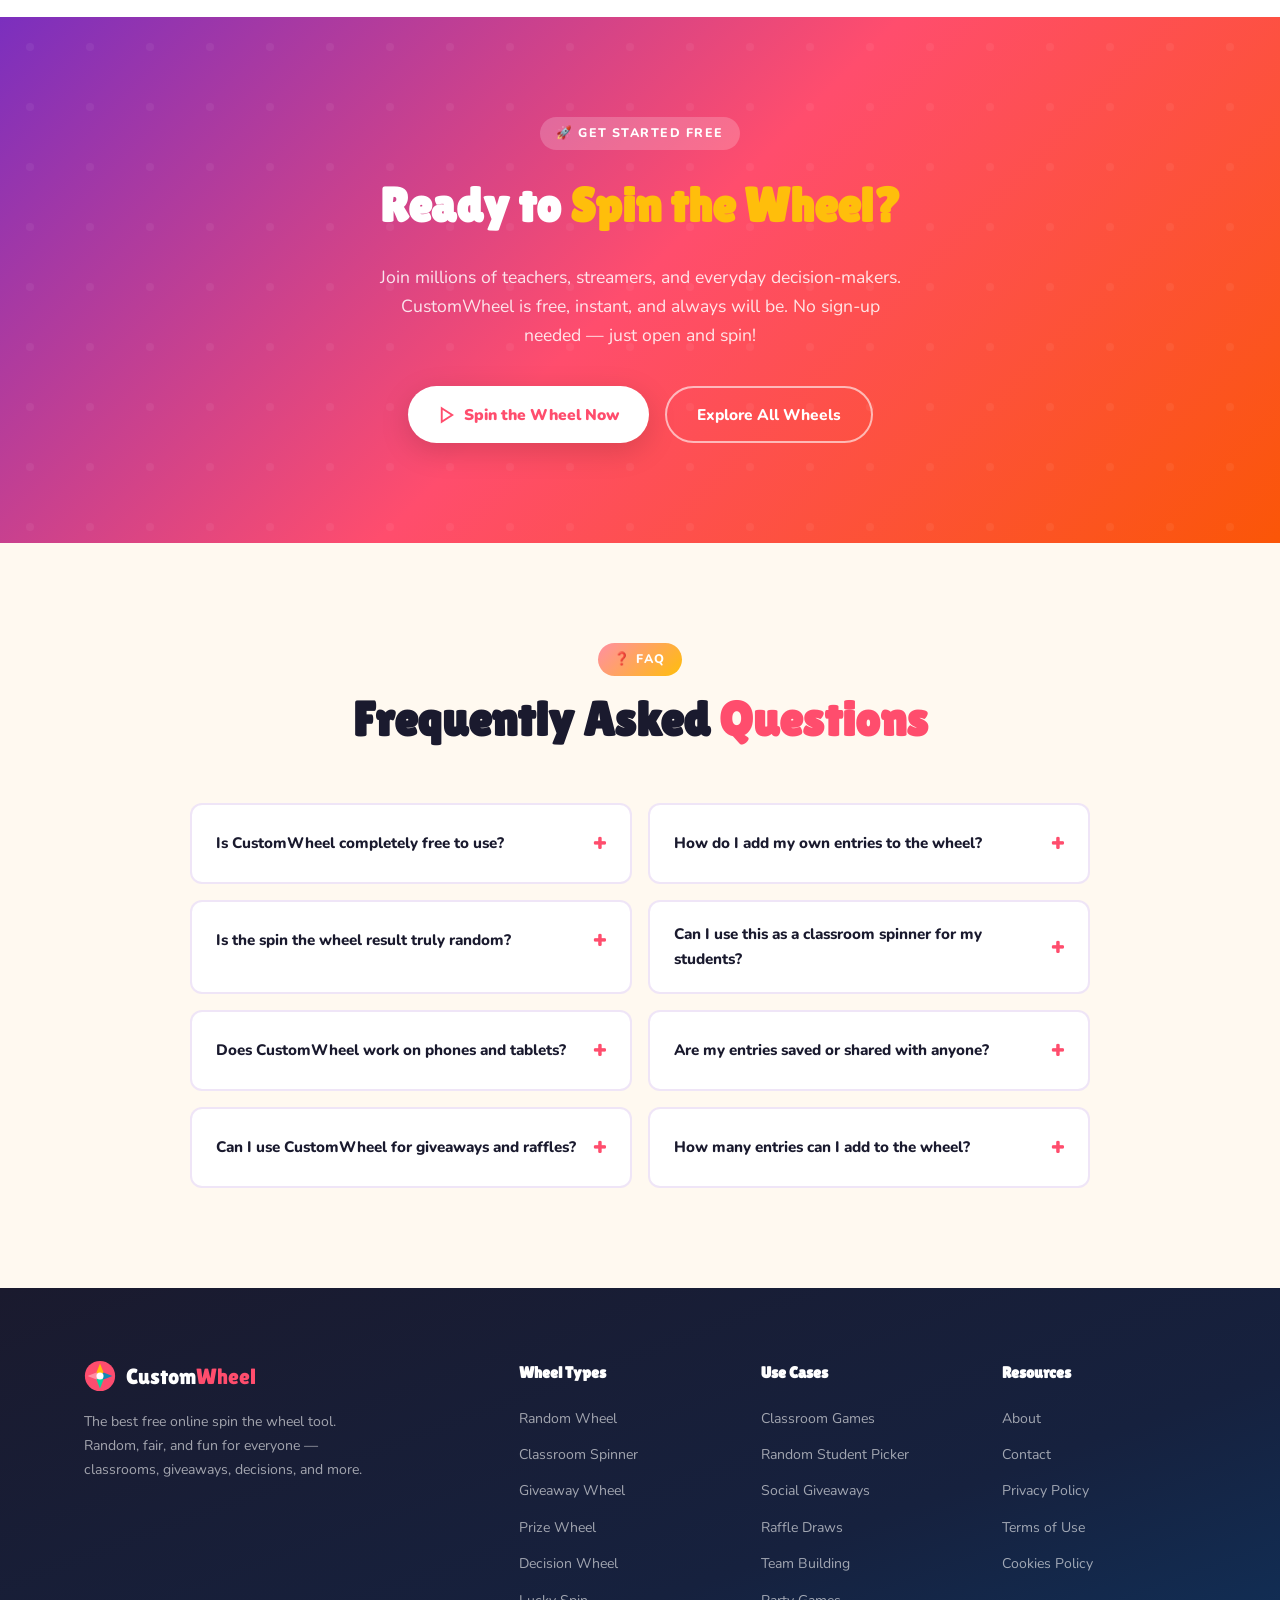
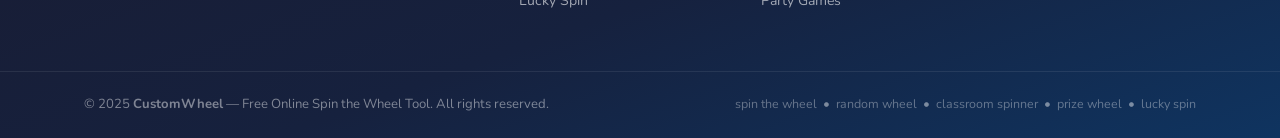
==== commit 053bc903: "Update index.html" ====
--- a/index.html
+++ b/index.html
@@ -89,7 +89,8 @@
   <link rel="stylesheet" href="css/styles.css" />
 
   <!-- Favicon inline SVG -->
-  <link rel="icon" href="data:image/svg+xml,<svg xmlns='http://www.w3.org/2000/svg' viewBox='0 0 36 36'><circle cx='18' cy='18' r='18' fill='%23FF4D6D'/><text x='18' y='24' font-size='20' text-anchor='middle'>🎡</text></svg>" />
+ <link rel="icon" type="image/png" sizes="32x32" href="/favicon.png">
+  
 </head>
 <body>
 
@@ -378,7 +379,7 @@
       <div class="usecase-card reveal" data-delay="0">
         <img
           class="usecase-img"
-          src="data:image/svg+xml,<svg xmlns='http://www.w3.org/2000/svg' viewBox='0 0 480 180'><defs><linearGradient id='uc1' x1='0' y1='0' x2='1' y2='1'><stop offset='0' stop-color='%23118AB2'/><stop offset='1' stop-color='%237B2FBE'/></linearGradient></defs><rect width='480' height='180' fill='url(%23uc1)'/><text x='240' y='100' font-size='64' text-anchor='middle' opacity='0.9'>🏫</text><text x='240' y='150' font-size='16' text-anchor='middle' fill='rgba(255,255,255,0.8)'>Classroom &amp; Education</text></svg>"
+          src="images/school.png"
           alt="Classroom spinner for teachers"
         />
         <div class="usecase-body">
@@ -391,7 +392,7 @@
       <div class="usecase-card reveal" data-delay="100">
         <img
           class="usecase-img"
-          src="data:image/svg+xml,<svg xmlns='http://www.w3.org/2000/svg' viewBox='0 0 480 180'><defs><linearGradient id='uc2' x1='0' y1='0' x2='1' y2='1'><stop offset='0' stop-color='%23FF4D6D'/><stop offset='1' stop-color='%23FB5607'/></linearGradient></defs><rect width='480' height='180' fill='url(%23uc2)'/><text x='240' y='100' font-size='64' text-anchor='middle' opacity='0.9'>🎁</text><text x='240' y='150' font-size='16' text-anchor='middle' fill='rgba(255,255,255,0.8)'>Giveaways &amp; Raffles</text></svg>"
+          src="images/giftbox.png"          
           alt="Giveaway and raffle wheel"
         />
         <div class="usecase-body">
@@ -404,7 +405,7 @@
       <div class="usecase-card reveal" data-delay="200">
         <img
           class="usecase-img"
-          src="data:image/svg+xml,<svg xmlns='http://www.w3.org/2000/svg' viewBox='0 0 480 180'><defs><linearGradient id='uc3' x1='0' y1='0' x2='1' y2='1'><stop offset='0' stop-color='%2306D6A0'/><stop offset='1' stop-color='%23118AB2'/></linearGradient></defs><rect width='480' height='180' fill='url(%23uc3)'/><text x='240' y='100' font-size='64' text-anchor='middle' opacity='0.9'>🎮</text><text x='240' y='150' font-size='16' text-anchor='middle' fill='rgba(255,255,255,0.8)'>Games &amp; Parties</text></svg>"
+          src="images/joystick.png"  
           alt="Party games and fun wheel"
         />
         <div class="usecase-body">
